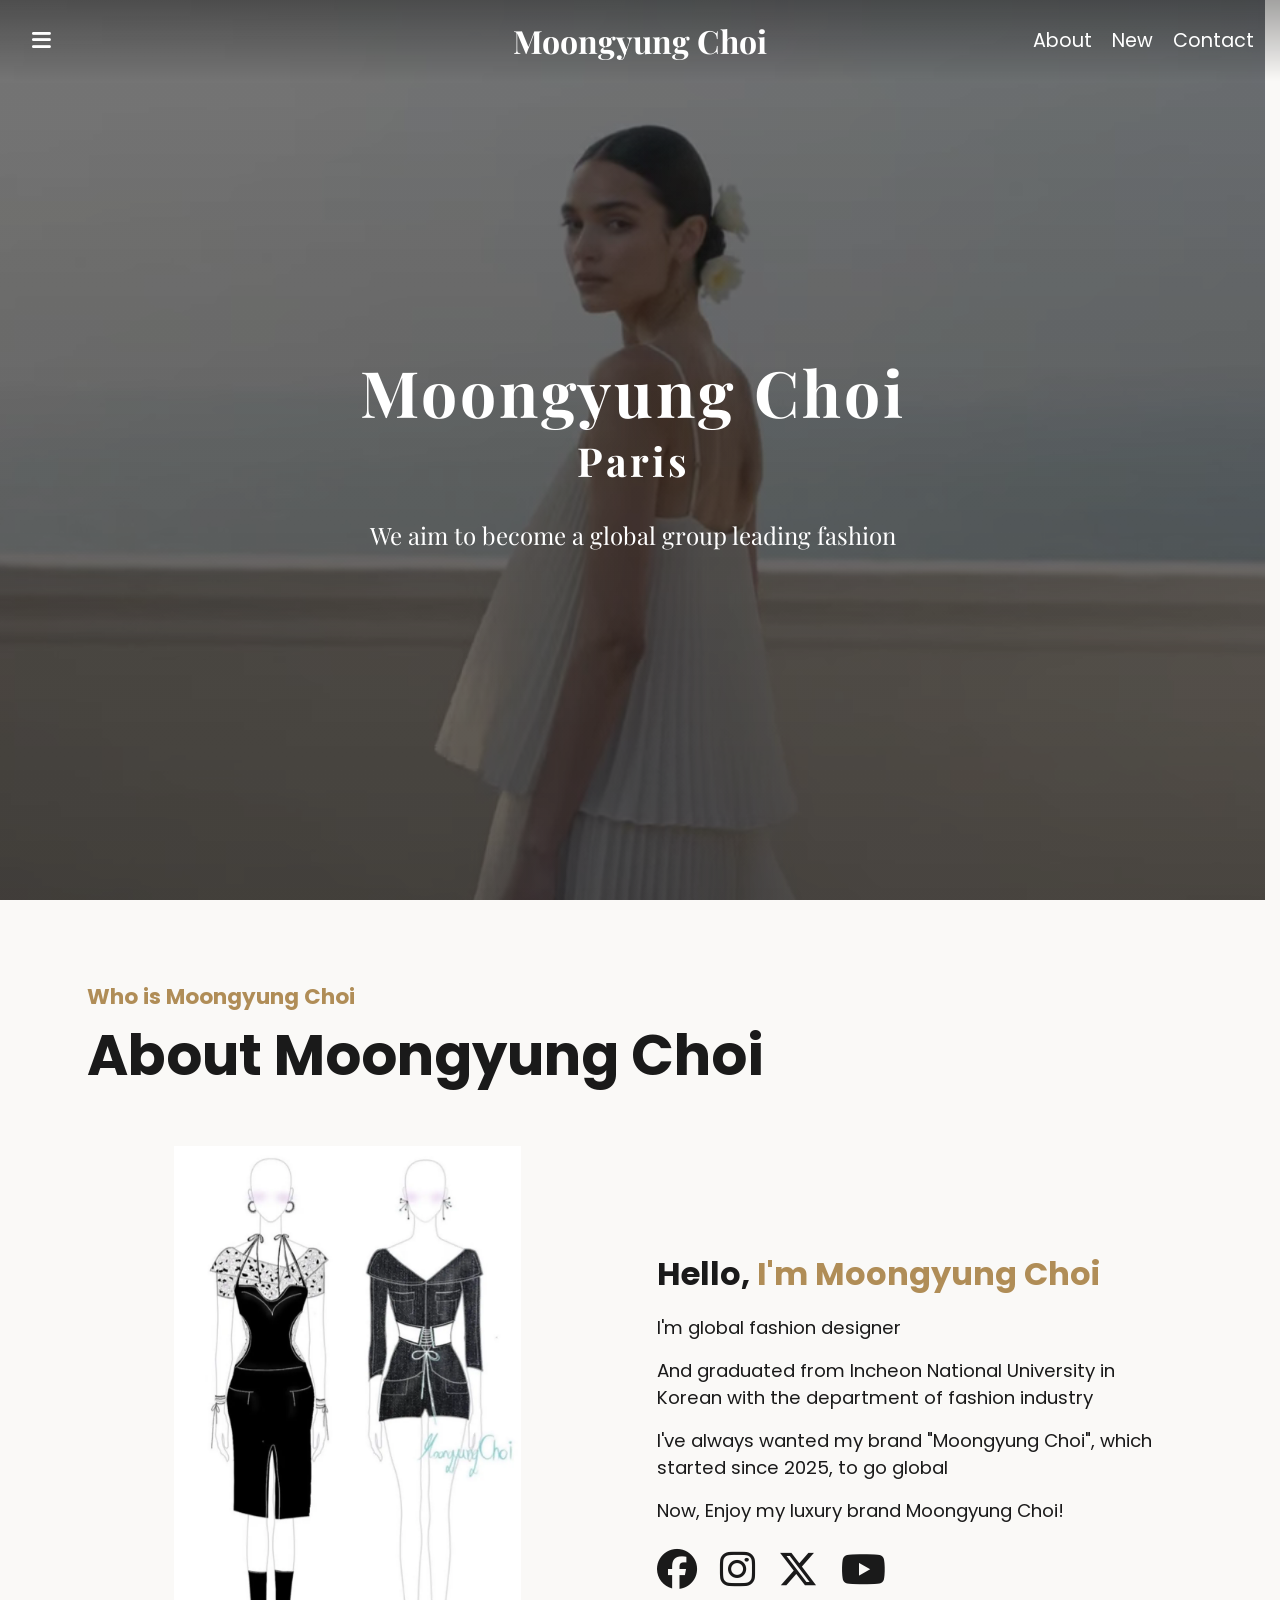
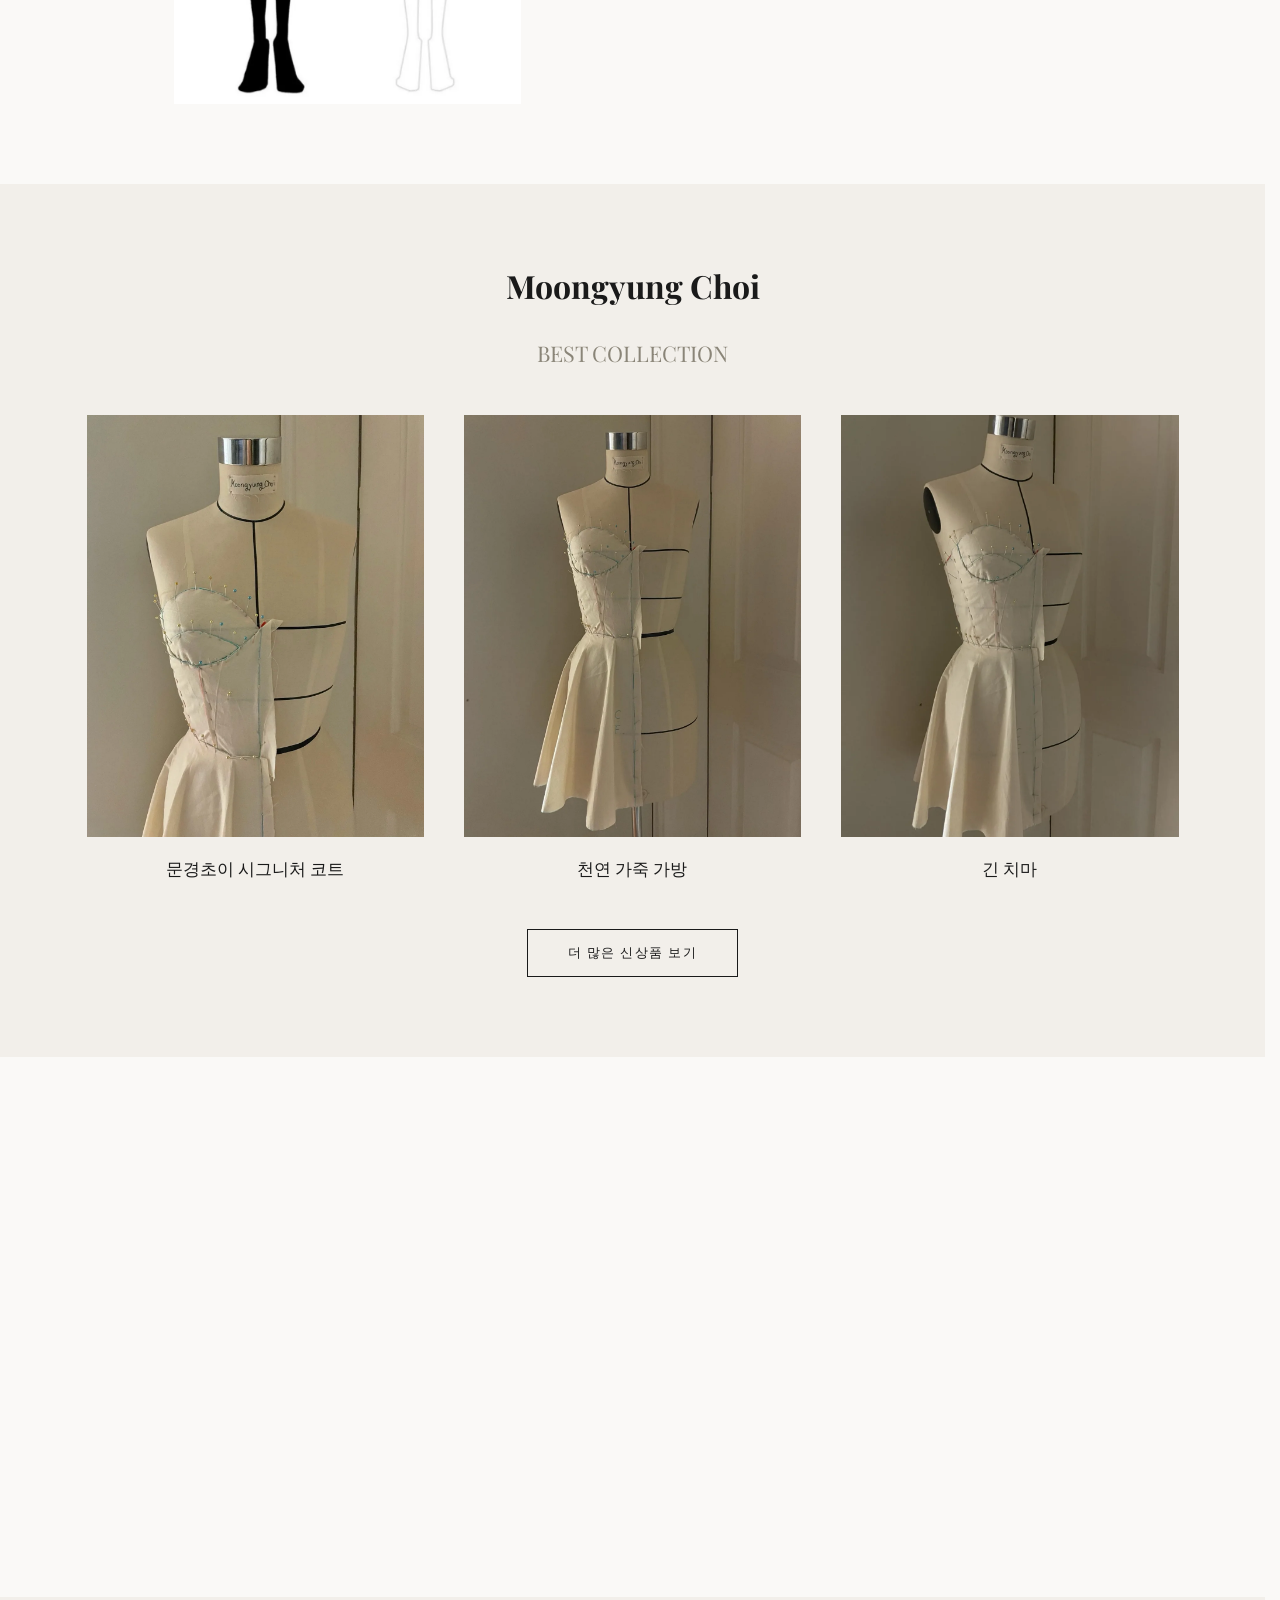
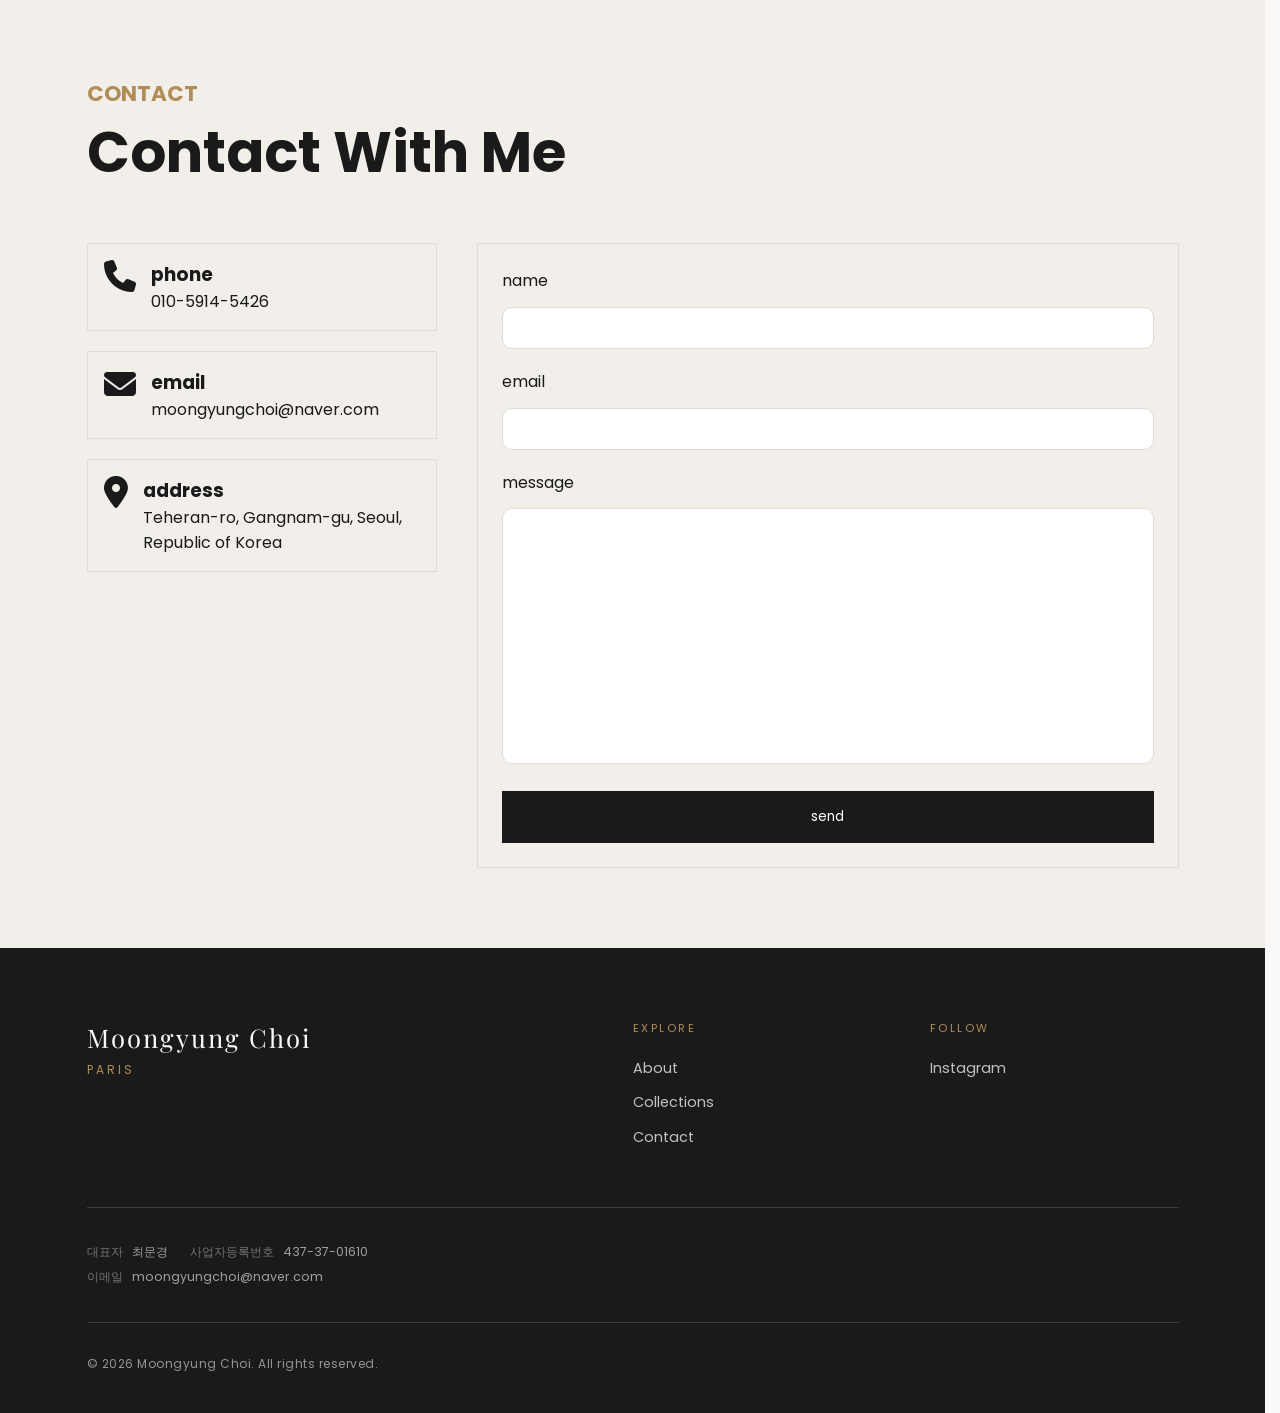
==== index.html @ cf1c7cca "feat : 푸터 추가, 인스타그램 계정 연결 - 브랜드·메뉴·소셜·저작권으로 구성한 푸터를 두 페이지에 추가 - 사업자 정보(대표자, 사업자등록번호, 이메일) 표시 - 상호·통신" ====
<!DOCTYPE html>
<html lang="en">
<head>
    <meta charset="UTF-8">
    <meta name="viewport" content="width=device-width, initial-scale=1.0">
    <title>Moongyung Choi — Paris</title>
    <meta name="description" content="디자이너 최문경이 2025년 시작한 럭셔리 패션 브랜드. Moongyung Choi의 컬렉션을 만나보세요.">
    <link rel="canonical" href="https://gilyoung7.github.io/moongyungChoi-web/">
    <meta name="theme-color" content="#1a1a1a">

    <!--브라우저 탭·즐겨찾기 아이콘-->
    <link rel="icon" href="images/favicon-32.png" sizes="32x32">
    <link rel="icon" href="images/favicon-512.png" sizes="512x512">
    <link rel="apple-touch-icon" href="images/apple-touch-icon.png">

    <!--카톡·인스타·슬랙 등에 링크를 보낼 때 뜨는 미리보기 카드.
        og:image는 반드시 전체 주소여야 합니다.-->
    <meta property="og:type" content="website">
    <meta property="og:site_name" content="Moongyung Choi">
    <meta property="og:title" content="Moongyung Choi — Paris">
    <meta property="og:description" content="디자이너 최문경이 2025년 시작한 럭셔리 패션 브랜드.">
    <meta property="og:url" content="https://gilyoung7.github.io/moongyungChoi-web/">
    <meta property="og:image" content="https://gilyoung7.github.io/moongyungChoi-web/images/og-image.jpg">
    <meta property="og:image:width" content="1200">
    <meta property="og:image:height" content="630">
    <meta name="twitter:card" content="summary_large_image">

    <link rel="stylesheet" href="https://cdnjs.cloudflare.com/ajax/libs/font-awesome/6.7.2/css/all.min.css" integrity="sha512-Evv84Mr4kqVGRNSgIGL/F/aIDqQb7xQ2vcrdIwxfjThSH8CSR7PBEakCr51Ck+w+/U6swU2Im1vVX0SVk9ABhg==" crossorigin="anonymous" referrerpolicy="no-referrer" />
    <link rel="stylesheet" href="style.css">
</head>
<body>
    <!--header-->
    <header>
        <div class="container">
            <button class="menu-toggle" type="button" aria-label="메뉴 열기" aria-expanded="false" aria-controls="drawer">
                <i class="fa-solid fa-bars"></i>
            </button>
            <h1>
                <button data-animation-scroll="true" data-target="#main" aria-label="맨 위로">Moongyung Choi</button>
            </h1>
            <nav>
                <ul>
                    <li><button data-animation-scroll="true" data-target="#about">About</button></li>
                    <li><button data-animation-scroll="true" data-target="#new">New</button></li>
                    <li><button data-animation-scroll="true" data-target="#contact">Contact</button></li>
                </ul>
            </nav>
        </div>
    </header>
    <!--side drawer-->
    <div class="drawer-backdrop"></div>
    <aside class="drawer" id="drawer" aria-label="전체 메뉴" inert>
        <div class="drawer-inner">
            <div class="drawer-top">
                <p class="drawer-brand">Moongyung Choi</p>
                <button class="drawer-close" type="button" aria-label="메뉴 닫기">
                    <i class="fa-solid fa-xmark"></i>
                </button>
            </div>

            <nav class="drawer-nav">
                <h2 class="drawer-heading">Collections</h2>
                <!--하위 항목은 마우스를 올리면(터치 기기는 눌러서) 펼쳐집니다.
                    실제 페이지가 생기면 href를 채우고 data-placeholder를 지우세요.-->
                <ul>
                    <li class="has-submenu">
                        <button type="button" class="submenu-trigger" aria-expanded="false">
                            Women <i class="fa-solid fa-angle-down"></i>
                        </button>
                        <ul class="submenu">
                            <li><a href="category.html?c=women">View All</a></li>
                            <li><a href="category.html?c=women&amp;sub=coats">Coats</a></li>
                            <li><a href="category.html?c=women&amp;sub=jackets">Jackets</a></li>
                            <li><a href="category.html?c=women&amp;sub=dresses">Dresses</a></li>
                            <li><a href="category.html?c=women&amp;sub=knitwear">Knitwear</a></li>
                            <li><a href="category.html?c=women&amp;sub=tops-blouses">Tops &amp; Blouses</a></li>
                            <li><a href="category.html?c=women&amp;sub=trousers">Trousers</a></li>
                            <li><a href="category.html?c=women&amp;sub=skirts">Skirts</a></li>
                        </ul>
                    </li>
                    <li class="has-submenu">
                        <button type="button" class="submenu-trigger" aria-expanded="false">
                            Men <i class="fa-solid fa-angle-down"></i>
                        </button>
                        <ul class="submenu">
                            <li><a href="category.html?c=men">View All</a></li>
                            <li><a href="category.html?c=men&amp;sub=coats">Coats</a></li>
                            <li><a href="category.html?c=men&amp;sub=jackets">Jackets</a></li>
                            <li><a href="category.html?c=men&amp;sub=suits">Suits</a></li>
                            <li><a href="category.html?c=men&amp;sub=knitwear">Knitwear</a></li>
                            <li><a href="category.html?c=men&amp;sub=shirts">Shirts</a></li>
                            <li><a href="category.html?c=men&amp;sub=trousers">Trousers</a></li>
                        </ul>
                    </li>
                    <li class="has-submenu">
                        <button type="button" class="submenu-trigger" aria-expanded="false">
                            Bags <i class="fa-solid fa-angle-down"></i>
                        </button>
                        <ul class="submenu">
                            <li><a href="category.html?c=bags">View All</a></li>
                            <li><a href="category.html?c=bags&amp;sub=tote-bags">Tote Bags</a></li>
                            <li><a href="category.html?c=bags&amp;sub=shoulder-bags">Shoulder Bags</a></li>
                            <li><a href="category.html?c=bags&amp;sub=cross-body">Cross Body</a></li>
                            <li><a href="category.html?c=bags&amp;sub=clutches">Clutches</a></li>
                            <li><a href="category.html?c=bags&amp;sub=small-leather-goods">Small Leather Goods</a></li>
                        </ul>
                    </li>
                    <li class="has-submenu">
                        <button type="button" class="submenu-trigger" aria-expanded="false">
                            Shoes <i class="fa-solid fa-angle-down"></i>
                        </button>
                        <ul class="submenu">
                            <li><a href="category.html?c=shoes">View All</a></li>
                            <li><a href="category.html?c=shoes&amp;sub=heels">Heels</a></li>
                            <li><a href="category.html?c=shoes&amp;sub=flats">Flats</a></li>
                            <li><a href="category.html?c=shoes&amp;sub=boots">Boots</a></li>
                            <li><a href="category.html?c=shoes&amp;sub=sneakers">Sneakers</a></li>
                        </ul>
                    </li>
                    <li class="has-submenu">
                        <button type="button" class="submenu-trigger" aria-expanded="false">
                            Accessories <i class="fa-solid fa-angle-down"></i>
                        </button>
                        <ul class="submenu">
                            <li><a href="category.html?c=accessories">View All</a></li>
                            <li><a href="category.html?c=accessories&amp;sub=scarves">Scarves</a></li>
                            <li><a href="category.html?c=accessories&amp;sub=belts">Belts</a></li>
                            <li><a href="category.html?c=accessories&amp;sub=jewellery">Jewellery</a></li>
                            <li><a href="category.html?c=accessories&amp;sub=eyewear">Eyewear</a></li>
                            <li><a href="category.html?c=accessories&amp;sub=hats">Hats</a></li>
                            <li><a href="category.html?c=accessories&amp;sub=gloves">Gloves</a></li>
                        </ul>
                    </li>
                    <li class="has-submenu">
                        <button type="button" class="submenu-trigger" aria-expanded="false">
                            Beauty <i class="fa-solid fa-angle-down"></i>
                        </button>
                        <ul class="submenu">
                            <li><a href="category.html?c=beauty">View All</a></li>
                            <li><a href="category.html?c=beauty&amp;sub=fragrance">Fragrance</a></li>
                            <li><a href="category.html?c=beauty&amp;sub=makeup">Makeup</a></li>
                            <li><a href="category.html?c=beauty&amp;sub=skincare">Skincare</a></li>
                            <li><a href="category.html?c=beauty&amp;sub=body-bath">Body &amp; Bath</a></li>
                            <li><a href="category.html?c=beauty&amp;sub=gift-sets">Gift Sets</a></li>
                        </ul>
                    </li>
                </ul>

                <h2 class="drawer-heading">Discover</h2>
                <ul>
                    <li><button data-animation-scroll="true" data-target="#about">About</button></li>
                    <li><button data-animation-scroll="true" data-target="#new">New Arrivals</button></li>
                    <li><a href="#" data-placeholder>Lookbook</a></li>
                    <li><a href="#" data-placeholder>Journal</a></li>
                    <li class="has-submenu">
                        <button type="button" class="submenu-trigger" aria-expanded="false">
                            Boutiques <i class="fa-solid fa-angle-down"></i>
                        </button>
                        <!--매장 목록은 예시입니다. 실제 매장에 맞게 고쳐 쓰세요.-->
                        <ul class="submenu">
                            <li><a href="#" data-placeholder>Seoul · Cheongdam</a></li>
                            <li><a href="#" data-placeholder>Seoul · Apgujeong</a></li>
                            <li><a href="#" data-placeholder>Seoul · Itaewon</a></li>
                            <li><a href="#" data-placeholder>Seoul · Hannam</a></li>
                            <li><a href="#" data-placeholder>Seoul · Seongsu</a></li>
                            <li><a href="#" data-placeholder>Incheon · Songdo</a></li>
                            <li><a href="#" data-placeholder>Busan · Haeundae</a></li>
                            <li><a href="#" data-placeholder>Daegu · Suseong</a></li>
                            <li><a href="#" data-placeholder>Jeju · Jungmun</a></li>
                        </ul>
                    </li>
                    <li><button data-animation-scroll="true" data-target="#contact">Contact</button></li>
                </ul>
            </nav>

            <div class="drawer-footer">
                <div class="drawer-lang">
                    <button type="button" class="is-active">KR</button>
                    <span>/</span>
                    <button type="button">EN</button>
                </div>
                <div class="drawer-social">
                    <a href="" aria-label="Facebook"><i class="fa-brands fa-facebook"></i></a>
                    <a href="https://www.instagram.com/moongyungchoi_fashion/" target="_blank" rel="noopener noreferrer" aria-label="Instagram"><i class="fa-brands fa-instagram"></i></a>
                    <a href="" aria-label="X"><i class="fa-brands fa-x-twitter"></i></a>
                    <a href="" aria-label="YouTube"><i class="fa-brands fa-youtube"></i></a>
                </div>
                <p class="drawer-contact">moongyungchoi@naver.com</p>
            </div>
        </div>
    </aside>
    <!--main-->
    <main id="main" class="hero">
        <!--배경 영상. videos/main.mp4 파일을 넣으면 재생됩니다.
            파일이 없거나 로딩 전이면 poster의 이미지가 대신 보입니다.
            autoplay는 muted와 playsinline이 함께 있어야 브라우저가 허용합니다.-->
        <video class="hero-video" autoplay muted loop playsinline poster="images/hero-poster.jpg">
            <source src="videos/main.webm" type="video/webm">
            <source src="videos/main.mp4" type="video/mp4">
        </video>
        <div class="container">
            <h2>Moongyung Choi</h2>
            <h3>Paris</h3>
            <p>We aim to become a global group leading fashion</p>
        </div>
    </main>
    <!--about-->
    <section id="about">
        <div class="container">
            <div class="title">
                <h4>Who is Moongyung Choi</h4>
                <h2>About Moongyung Choi</h2>
            </div>
            <div class="about-self">
                <div class="left">
                    <!--WebP를 지원하면 가벼운 쪽을, 아니면 원본을 받는다-->
                    <picture>
                        <source srcset="images/about.webp" type="image/webp">
                        <img src="images/about.png" alt="디자이너 최문경의 대표 착장" lang="ko" loading="lazy" width="898" height="1442">
                    </picture>
                </div>
                <div class="right">
                    <h3>Hello, <span>I'm Moongyung Choi</span></h3>
                    <p>I'm global fashion designer</p> 
                    <p>And graduated from Incheon National University in Korean with the department of fashion industry</p>
                    <p>I've always wanted my brand "Moongyung Choi", which started since 2025, to go global</p>
                    <p>Now, Enjoy my luxury brand Moongyung Choi!</p>
                    <div class="social">
                        <a href="">
                            <i class="fa-brands fa-facebook"></i>
                        </a>
                        <a href="https://www.instagram.com/moongyungchoi_fashion/" target="_blank" rel="noopener noreferrer" aria-label="Instagram">
                            <i class="fa-brands fa-instagram"></i>
                        </a>
                        <a href="">
                            <i class="fa-brands fa-x-twitter"></i>
                        </a>
                        <a href="">
                            <i class="fa-brands fa-youtube"></i>
                        </a>
                    </div>
                </div>
            </div>
        </div>
    </section>
    <!--new-->
    <section id="new">
        <div class="container">
            <div class="title">
                <h4>Moongyung Choi</h4>
                <h3>BEST COLLECTION</h3>
            </div>
            <div class="newproduct">
                <div class="left">
                    <picture>
                        <source srcset="images/new1.webp" type="image/webp">
                        <img src="images/new1.JPG" alt="문경초이 시그니처 코트" lang="ko" loading="lazy" width="1152" height="1440">
                    </picture>
                    <p lang="ko">문경초이 시그니처 코트</p>
                </div>
                <div class="center">
                    <picture>
                        <source srcset="images/new2.webp" type="image/webp">
                        <img src="images/new2.JPG" alt="천연 가죽 가방" lang="ko" loading="lazy" width="1152" height="1440">
                    </picture>
                    <p id="cen" lang="ko">천연 가죽 가방</p>
                </div>
                <div class="right">
                    <picture>
                        <source srcset="images/new3.webp" type="image/webp">
                        <img src="images/new3.JPG" alt="긴 치마" lang="ko" loading="lazy" width="1080" height="1440">
                    </picture>
                    <p lang="ko">긴 치마</p>
                </div>
            </div>
            <div class="bottom">
                <button type="button" lang="ko">더 많은 신상품 보기</button>
            </div>
        </div>
    </section>
    <!--background-->
    <div class="bg"></div>
    <!--contactwithme-->
    <section id="contact">
        <div class="container">
            <div class="title">
                <h4>CONTACT</h4>
                <h2>Contact With Me</h2>
            </div>
            <div class="contact-me">
                <div class="left">
                    <div class="card">
                        <div class="icon">
                            <i class="fa-solid fa-phone"></i>    
                        </div>
                        <div class="info-text">
                            <h3>phone</h3>
                            <p>010-5914-5426</p>
                        </div>
                    </div>
                    <div class="card">
                        <div class="icon">
                            <i class="fa-solid fa-envelope"></i>  
                        </div>
                        <div class="info-text">
                            <h3>email</h3>
                            <p><a href="mailto:moongyungchoi@naver.com">moongyungchoi@naver.com</a></p>
                        </div>
                    </div>
                    <div class="card">
                        <div class="icon">
                            <i class="fa-solid fa-location-dot"></i>    
                        </div>
                        <div class="info-text">
                            <h3>address</h3>
                            <p>Teheran-ro, Gangnam-gu, Seoul, Republic of Korea</p>
                        </div>
                    </div>
                </div>
                <div class="right">
                    <!--아직 받는 곳이 없어 전송해도 메일이 오지 않습니다.
                        Formspree(formspree.io) 같은 무료 서비스에 가입한 뒤
                        action="https://formspree.io/f/받은주소" method="post" 로 바꾸면 동작합니다.-->
                    <form action="" method="post">
                        <div class="form-group">
                            <label for="name">name</label>
                            <input type="text" id="name" name="name" autocomplete="name" required>
                        </div>
                        <div class="form-group">
                            <label for="email">email</label>
                            <input type="email" id="email" name="email" autocomplete="email" required>
                        </div>
                        <div class="form-group">
                            <label for="msg">message</label>
                            <textarea id="msg" name="message" required></textarea>
                        </div>
                        <button type="submit">send</button>
                    </form>
                </div>
            </div>
        </div>
    </section>
    <!--footer-->
    <footer class="site-footer">
        <div class="container">
            <div class="footer-main">
                <div class="footer-brand">
                    <p class="footer-wordmark">Moongyung Choi</p>
                    <p class="footer-place">Paris</p>
                </div>
                <nav class="footer-col">
                    <h3>Explore</h3>
                    <ul>
                        <li><a href="index.html#about">About</a></li>
                        <li><a href="category.html?c=women">Collections</a></li>
                        <li><a href="index.html#contact">Contact</a></li>
                    </ul>
                </nav>
                <div class="footer-col">
                    <h3>Follow</h3>
                    <ul>
                        <li><a href="https://www.instagram.com/moongyungchoi_fashion/" target="_blank" rel="noopener noreferrer">Instagram</a></li>
                    </ul>
                </div>
            </div>

            <div class="footer-biz">
                <p><span>대표자</span> 최문경 <span>사업자등록번호</span> 437-37-01610</p>
                <p><span>이메일</span> moongyungchoi@naver.com</p>
                <!--판매를 시작하면 아래 항목도 채워 넣으세요.
                    통신판매업 신고번호는 관할 구청에 신고하면 발급됩니다.

                <p><span>상호</span> 000 <span>통신판매업 신고번호</span> 000</p>
                <p><span>사업장 주소</span> 000</p>
                <p><span>전화</span> 000</p>
                -->
            </div>

            <div class="footer-bottom">
                <p class="footer-copy">&copy; 2026 Moongyung Choi. All rights reserved.</p>

                <!--정책 페이지를 만들면 주석을 풀고 href를 채우세요.
                    문의 폼으로 이름·이메일을 실제로 수집하기 시작하면
                    개인정보처리방침 공개가 필요합니다.

                <ul class="footer-policy">
                    <li><a href="privacy.html">개인정보처리방침</a></li>
                    <li><a href="terms.html">이용약관</a></li>
                </ul>
                -->
            </div>
        </div>
    </footer>
    <!--menu.js를 scroll.js보다 먼저 불러와야 합니다.
        드로어 메뉴를 클릭하면 menu.js가 먼저 실행돼 스크롤 잠금을 풀고,
        그 다음 scroll.js가 해당 위치로 이동합니다. 순서가 바뀌면 스크롤이 막힙니다.-->
    <script src="menu.js"></script>
    <script src="scroll.js"></script>
</body>
</html>
---- style.css ----
@import url('https://fonts.googleapis.com/css2?family=Playfair+Display:ital,wght@0,400..900;1,400..900&family=Poppins:wght@400;700&family=Varela&display=swap');
:root{
    --color-bg: #faf9f7;      /* 오프화이트 배경 */
    --color-bg-alt: #f2efea;  /* 섹션 교차 배경 */
    --color-text: #1a1a1a;    /* 차콜 블랙 */
    --color-muted: #8a8578;   /* 웜 그레이 */
    --color-accent: #b08d57;  /* 뮤트 골드 */
    --color-line: #e0dcd4;    /* 테두리 */
}
/* 스크롤바가 생겼다 없어질 때마다 화면 폭이 바뀌어,
   헤더 정중앙에 고정한 브랜드명이 좌우로 튀었다.
   (상품이 그려져 스크롤바가 생길 때, 드로어를 열어 스크롤을 잠글 때)
   스크롤바 자리를 항상 비워두면 폭이 변하지 않는다. */
html{
    scrollbar-gutter: stable;
}
*{
    margin: 0;
    padding: 0;
    box-sizing: border-box;
}
body{
    background-color: var(--color-bg);
    color: var(--color-text);
    font-family: "Poppins", sans-serif;
}
/* button·input·textarea는 브라우저가 글꼴을 강제로 지정해서 상속하지 않는다.
   그대로 두면 같은 글자라도 태그에 따라 다른 서체로 보인다. */
button,
input,
textarea,
select{
    font-family: inherit;
}
a, a:link, a:visited{
    color: inherit;
    text-decoration: none;
}
li{
    list-style: none;
}
.container{
    width: 100%;
    max-width: 1140px;
    margin: 0 auto;
    padding: 0 1.5rem; /* 화면이 좁아져도 좌우가 붙지 않도록 */
}
/* 이전에는 section:nth-child(2n)을 썼는데, body의 자식 순서에 의존해서
   헤더나 드로어를 추가하면 결과가 바뀌었다. 명시적으로 지정한다. */
#new,
#contact{
    background-color: var(--color-bg-alt);
}
/* header */
/* 헤더는 히어로 영상 위에서 투명하게 떠 있다가,
   스크롤하면 흰 배경으로 바뀐다 (is-scrolled는 scroll.js가 붙인다). */
header{
    position: fixed;
    top: 0;
    color: #fff;
    width: 100%;
    z-index: 1000;
    background-color: transparent;
    transition: background-color 0.35s ease, color 0.35s ease, box-shadow 0.35s ease,
                backdrop-filter 0.35s ease;
}
/* 투명할 때 영상의 밝은 부분에서도 글씨가 읽히도록 위쪽에 옅은 그늘을 깐다 */
header::before{
    content: '';
    position: absolute;
    inset: 0;
    z-index: -1;
    pointer-events: none;
    background: linear-gradient(rgba(0, 0, 0, 0.35), rgba(0, 0, 0, 0));
    transition: opacity 0.35s ease;
}
header.is-scrolled{
    color: var(--color-text);
    /* 완전히 흰 판이 아니라 뒤가 은은히 비치는 반투명 + 블러 */
    background-color: rgba(255, 255, 255, 0.7);
    backdrop-filter: blur(12px);
    -webkit-backdrop-filter: blur(12px);
    box-shadow: 0 1px 0 var(--color-line);
}
header.is-scrolled::before{
    opacity: 0;
}
/* 블러를 지원하지 않는 브라우저에서는 비치는 정도를 줄여 가독성을 지킨다 */
@supports not (backdrop-filter: blur(1px)){
    header.is-scrolled{
        background-color: rgba(255, 255, 255, 0.95);
    }
}
header .container{
    display: flex;
    width: 100%;
    max-width: none; /* 헤더만 화면 전체 폭 사용 */
    padding: 0;
    align-items: center;
    justify-content: space-between;
}
header button{
    background-color: transparent;
    border: 0;
    cursor: pointer;
    /* button은 브라우저 기본 글자색(검정)을 쓰므로 상속을 명시해야
       헤더가 투명일 때 흰색, 스크롤 후 검은색으로 함께 바뀐다. */
    color: inherit;
}
/* 페이지에 따라 브랜드명이 <button>이거나 <a>다.
   (메인은 스크롤 이동 버튼, 하위 페이지는 메인으로 가는 링크)
   한쪽만 잡으면 다른 페이지에서 중앙 고정이 풀린다. */
header h1 button,
header h1 a{
    display: inline-block;
    /* 태그가 달라도 같게 보이도록 서체를 못박아 둔다 */
    font-family: "Playfair Display", serif;
    font-size: 2rem;
    font-weight: bold;
    position: absolute;
    /* 양옆(햄버거·nav) 너비와 상관없이 헤더의 정중앙에 고정 */
    top: 50%;
    left: 50%;
    transform: translate(-50%, -50%);
    padding: 18.75px;
    white-space: nowrap;
}
.menu-toggle{
    margin-left: 1.5rem; /* 오른쪽 nav 여백(약 26px)과 좌우 균형 맞춤 */
    font-size: 1.35rem;
    line-height: 1;
    padding: 0.5rem;
    color: inherit;
    transition: color 0.2s ease;
}
.menu-toggle:hover{
    color: var(--color-accent);
}
header nav ul{
    display: flex;
    padding: 1rem;
}
header nav ul li{
    padding: 10px;
}
header nav ul li button,
header nav ul li a{
    font-size: 1.2rem;
    color: inherit;
    transition: color 0.2s ease;
}
header nav ul li button:hover,
header nav ul li a:hover{
    color: var(--color-accent);
}
/* main */
.hero{
    position: relative;
    overflow: hidden;
    width: 100%;
    /* 모바일 브라우저의 100vh는 주소창까지 포함해 화면보다 크다.
       svh를 지원하면 그쪽을 쓰고, 아니면 위의 100vh가 그대로 적용된다. */
    height: 100vh;
    height: 100svh;
    color: #fff;
    /* 영상이 없을 때를 대비한 배경. 영상이 재생되면 그 뒤로 가려진다. */
    background: url('images/hero-poster.jpg') center center / cover;
    display: flex;
    justify-content: center;
    align-items: center;
    text-align: center;
}
.hero-video{
    position: absolute;
    inset: 0;
    width: 100%;
    height: 100%;
    object-fit: cover; /* 화면 비율이 달라도 잘라서 꽉 채운다 */
    z-index: 0;
}
/* 어두운 오버레이. 예전에는 background에 겹쳐 넣었지만
   영상 위에 깔아야 해서 별도 레이어로 분리했다. */
.hero::after{
    content: '';
    position: absolute;
    inset: 0;
    z-index: 1;
    background: linear-gradient(rgba(26, 26, 26, 0.45), rgba(26, 26, 26, 0.6));
}
.hero .container{
    position: relative;
    z-index: 2; /* 오버레이보다 위에 글자가 오도록 */
}
/* 움직임을 줄이도록 설정한 사용자에게는 영상 대신 사진을 보여준다 */
@media (prefers-reduced-motion: reduce){
    .hero-video{
        display: none;
    }
}
.hero h2 {
    font-family: "Playfair Display", serif;
    font-size: 4rem;
    letter-spacing: 3px;
}
.hero h3{
    font-family: "Playfair Display", serif;
    font-size: 2.5rem;
    letter-spacing: 3px;
    margin-bottom: 2rem;
}
.hero p{
    font-family: "Playfair Display", serif;
    font-size: 1.5rem;
}
/* about */
section{
    font-family: "Poppins", serif;
    padding: 5rem 0;
}
section .about-self{
    display: grid;
    grid-template-columns: 1fr 1fr;
    gap: 3rem;
    align-items: center;
}
section .title{
    margin-bottom: 3rem;
}
section .title h4{
    font-size: 1.35rem;
    color: var(--color-accent);
    position: relative;
}
section .title h2{
    font-size: 3.5rem;
}
section .about-self .left img{
    display: block;
    /* 화면 높이의 62%를 넘지 않게 해서 About 섹션이 한 화면에 들어오도록 한다.
       가로 제한도 함께 둬서 폭이 넓고 높이가 낮은 화면에서 과하게 커지지 않게 한다.
       (height:auto는 HTML의 height 속성이 그대로 적용되는 것을 막는 용도) */
    width: auto;
    height: auto;
    max-width: 75%;
    max-height: 62vh;
    margin: 0 auto;
}
section .about-self .right h3{
    font-size: 2rem;
    margin-bottom: 1rem;
}
section .about-self .right h3 span{
    color: var(--color-accent);
}
section .about-self .right p{
    font-size: 1.15rem;
    margin: 1rem 0;
}
section .about-self .right .social a{
    font-size: 2.5rem;
    margin-right: 0.75rem;
    transition: color 0.2s ease;
}
section .about-self .right .social a:hover{
    color: var(--color-accent);
}
section .contact-me .left .card{
    transition: border-color 0.25s ease;
}
section .contact-me .left .card:hover{
    border-color: var(--color-accent);
}
section .newproduct img{
    transition: opacity 0.3s ease;
}
section .newproduct img:hover{
    opacity: 0.85;
}
/* new */
#new{
    font-family: "Playfair Display", serif;
    padding: 5rem 0;
}
/* auto-fit이라 화면이 좁아지면 3열 → 2열 → 1열로 알아서 줄어든다 */
section .newproduct{
    display: grid;
    grid-template-columns: repeat(auto-fit, minmax(220px, 1fr));
    gap: 2.5rem;
}
#new .title{
    margin-bottom: 3rem;
}
#new .title h4{
    font-size: 2rem;
    color: var(--color-text);
    text-align: center;
}
#new .title h3{
    font-size: 1.35rem;
    color: var(--color-muted);
    text-align: center;
    font-weight: 300;
    margin-top: 2rem;
}
section .newproduct p {
    text-align: center;
    font-size: 1.05rem;
}
/* 세 이미지의 원본 비율이 달라 높이가 들쭉날쭉했다.
   new1·new2가 4:5, new3만 3:4이므로 4:5로 맞춰야 잘리는 사진이 하나로 줄어든다. */
section .newproduct img{
    display: block;
    width: 100%;
    /* height를 auto로 둬야 aspect-ratio가 높이를 결정한다.
       (HTML의 height 속성이 그대로 적용되면 4:5가 무시된다) */
    height: auto;
    aspect-ratio: 4 / 5;
    object-fit: cover;
    margin-bottom: 1.25rem;
}
section .container .bottom {
    display: flex;
    justify-content: center; /* 버튼을 가운데 정렬 */
}
section .container .bottom button{
    margin: 3rem auto 0;
    padding: 0.9rem 2.5rem;
    background-color: transparent;
    border: 1px solid var(--color-text);
    cursor: pointer;
    font-family: "Poppins", sans-serif;
    font-size: 0.8rem;
    letter-spacing: 1.5px;
    color: var(--color-text);
    transition: background-color 0.25s ease, color 0.25s ease, border-color 0.25s ease;
}
section .container .bottom button:hover{
    background-color: var(--color-text);
    border-color: var(--color-text);
    color: #fff;
}

/* background */
.bg{
    /* 아래 image-set을 이해하는 브라우저는 WebP(58KB)를,
       못 하는 브라우저는 위의 JPG(147KB)를 받는다 */
    background: url('images/background.JPG') center center;
    background-image: image-set(url('images/background.webp') type('image/webp'),
                                url('images/background.JPG') type('image/jpeg'));
    background-position: center center;
    background-size: cover;
    background-attachment: fixed;
    /* 650px 고정이면 휴대폰에서 화면의 80%를 빈 이미지가 차지했다.
       화면 높이에 따라 줄어들되 데스크톱에서는 650px을 넘지 않도록 한다. */
    height: min(650px, 60vh);
}
/* background-attachment: fixed는 iOS 사파리에서 동작하지 않아
   이미지가 어긋나 보인다. 터치 기기에서는 패럴랙스를 끈다. */
@media (hover: none){
    .bg{
        background-attachment: scroll;
    }
}
/* contact with me */
section{
    font-family: "Poppins", serif;
    padding: 5rem 0;
}
section .contact-me{
    display: grid;
    grid-template-columns: 1fr 2fr;
    gap: 2.5rem;
    align-items: start;
}
section .title{
    margin-bottom: 3rem;
}
section .title h4{
    font-size: 1.35rem;
    color: var(--color-accent);
    position: relative;
}
section .title h2{
    font-size: 3.5rem;
}
section .contact-me .left .card{
    border: 1px solid var(--color-line);
    padding: 1rem;
    display: flex;
    margin-bottom: 1.25rem;
}
section .contact-me .left .card .icon i{
    font-size: 2rem;
    margin-right: 15px;
}
section .contact-me .right{
    border: 1px solid var(--color-line);
    padding: 1.5rem;
}
section .contact-me .right .form-group{
    margin-bottom: 1.25rem;
}
section .contact-me .right .form-group label{
    display: block;
    margin-bottom: 0.85rem;
}
section .contact-me .right .form-group input{
    width: 100%;
    padding: 0.625rem;
    outline: none;
    border: 1px solid var(--color-line);
    border-radius: 10px;
}
section .contact-me .right .form-group textarea{
    width: 100%;
    /* px 고정이면 모바일에서 과하게 길었다.
       rem이라 좁은 화면에서 글자 크기와 함께 줄어든다. */
    height: 16rem;
    outline: none;
    resize: none;
    border: 1px solid var(--color-line);
    border-radius: 10px;
}
section .contact-me .right .form-group input:focus,
section .contact-me .right .form-group textarea:focus{
    border: 1px solid var(--color-accent);
    box-shadow: 0 0 0 3px rgba(176, 141, 87, 0.18);
}
section .contact-me .right button{
    width: 100%;
    padding: 1rem;
    background-color: var(--color-text);
    border: none;
    color: #fff;
    cursor: pointer;
    transition: background-color 0.25s ease;
}
section .contact-me .right button:hover{
    background-color: var(--color-accent);
}
/* .container가 width:100% + max-width라서 폭을 지정하던 미디어쿼리는 없앴다.
   이제 글자 크기와 레이아웃 열 수만 조절한다. */
@media screen and (max-width: 992px){
    html{
        font-size: 14px;
    }
    section .about-self{
        grid-template-columns: 1fr;
        gap: 2rem;
    }
    section .contact-me{
        grid-template-columns: 1fr;
    }
}
@media screen and (max-width: 768px){
    html{
        font-size: 13px;
    }
    /* 좁은 화면에서는 nav를 숨기고 햄버거(드로어)로 대체.
       nav가 헤더 높이를 만들고 있었으므로 min-height로 높이를 유지한다. */
    header nav{
        display: none;
    }
    header .container{
        min-height: 4rem;
    }
    header h1 button,
    header h1 a{
        font-size: 1.6rem;
        padding: 0.75rem;
    }
}
@media screen and (max-width: 576px){
    html{
        font-size: 12px;
    }
    .hero h2{
        font-size: 3rem;
    }
    .hero h3{
        font-size: 2rem;
    }
    section .title h2{
        font-size: 2.5rem;
    }
}
@media screen and (max-width: 400px){
    html{
        font-size: 11px;
    }
}

/* ===== side drawer ===== */
.drawer-backdrop{
    position: fixed;
    inset: 0;
    z-index: 1500;
    background-color: rgba(26, 26, 26, 0.45);
    opacity: 0;
    visibility: hidden;
    transition: opacity 0.4s ease, visibility 0.4s ease;
}
.drawer-backdrop.is-open{
    opacity: 1;
    visibility: visible;
}
.drawer{
    position: fixed;
    top: 0;
    left: 0;
    z-index: 2000;
    width: min(420px, 86vw);
    height: 100%;
    overflow-y: auto;
    background-color: var(--color-bg);
    border-right: 1px solid var(--color-line);
    transform: translateX(-100%);
    transition: transform 0.45s cubic-bezier(0.22, 0.61, 0.36, 1);
}
.drawer.is-open{
    transform: translateX(0);
}
.drawer-inner{
    display: flex;
    flex-direction: column;
    min-height: 100%;
    padding: 2rem 2.5rem 2.5rem;
}
.drawer-top{
    display: flex;
    align-items: center;
    justify-content: space-between;
    margin-bottom: 3rem;
}
.drawer-brand{
    font-family: "Playfair Display", serif;
    font-size: 1.4rem;
    letter-spacing: 2px;
}
.drawer-close{
    background-color: transparent;
    border: 0;
    cursor: pointer;
    font-size: 1.5rem;
    line-height: 1;
    padding: 0.25rem;
    color: inherit;
    transition: color 0.2s ease;
}
.drawer-close:hover{
    color: var(--color-accent);
}
.drawer-nav{
    flex-grow: 1;
}
.drawer-heading{
    font-family: "Poppins", sans-serif;
    font-size: 0.7rem;
    font-weight: 400;
    letter-spacing: 2.5px;
    text-transform: uppercase;
    color: var(--color-accent);
    margin-bottom: 1.1rem;
}
.drawer-heading + ul{
    margin-bottom: 2.75rem;
}
.drawer-nav li{
    margin-bottom: 0.15rem;
}
.drawer-nav a,
.drawer-nav button{
    display: block;
    width: 100%;
    text-align: left;
    background-color: transparent;
    border: 0;
    cursor: pointer;
    font-family: "Playfair Display", serif;
    font-size: 1.5rem;
    color: inherit;
    padding: 0.35rem 0;
    transition: color 0.2s ease, padding-left 0.25s ease;
}
.drawer-nav a:hover,
.drawer-nav button:hover{
    color: var(--color-accent);
    padding-left: 0.6rem;
}
.drawer-footer{
    border-top: 1px solid var(--color-line);
    padding-top: 1.75rem;
    margin-top: 2rem;
}
.drawer-lang{
    display: flex;
    align-items: center;
    gap: 0.5rem;
    font-size: 0.8rem;
    letter-spacing: 1px;
    margin-bottom: 1.5rem;
}
.drawer-lang span{
    color: var(--color-line);
}
.drawer-lang button{
    background-color: transparent;
    border: 0;
    cursor: pointer;
    font-size: 0.8rem;
    letter-spacing: 1px;
    color: var(--color-muted);
    padding: 0;
    transition: color 0.2s ease;
}
.drawer-lang button:hover{
    color: var(--color-text);
}
.drawer-lang button.is-active{
    color: var(--color-text);
    border-bottom: 1px solid var(--color-accent);
}
.drawer-social{
    display: flex;
    gap: 1.15rem;
    font-size: 1.15rem;
    margin-bottom: 1.25rem;
}
.drawer-social a{
    transition: color 0.2s ease;
}
.drawer-social a:hover{
    color: var(--color-accent);
}
.drawer-contact{
    font-size: 0.8rem;
    color: var(--color-muted);
    letter-spacing: 0.5px;
}
body.menu-open{
    overflow: hidden;
}
@media screen and (max-width: 576px){
    .drawer-inner{
        padding: 1.5rem 1.75rem 2rem;
    }
    .drawer-top{
        margin-bottom: 2rem;
    }
    .drawer-nav a,
    .drawer-nav button{
        font-size: 1.35rem;
    }
}

/* ----- 드로어 하위 메뉴 ----- */
.drawer-nav .submenu-trigger{
    display: flex;
    align-items: center;
    justify-content: space-between;
    gap: 0.75rem;
}
.drawer-nav .submenu-trigger i{
    font-size: 0.75rem;
    color: var(--color-muted);
    transition: transform 0.3s ease, color 0.2s ease;
}
.drawer-nav .submenu{
    max-height: 0;
    overflow: hidden;
    /* 닫혀 있을 때 Tab으로 들어가지 않도록 visibility까지 끈다.
       visibility는 펼침 애니메이션이 끝난 뒤에 바뀌도록 지연을 준다. */
    visibility: hidden;
    transition: max-height 0.35s ease 0.12s, visibility 0s linear 0.47s;
}
.drawer-nav .submenu li{
    margin-bottom: 0;
}
.drawer-nav .submenu a{
    font-family: "Poppins", sans-serif;
    font-size: 0.9rem;
    letter-spacing: 0.3px;
    color: var(--color-muted);
    padding: 0.32rem 0 0.32rem 1.1rem;
    border-left: 1px solid var(--color-line);
    margin-left: 0.15rem;
}
.drawer-nav .submenu a:hover{
    color: var(--color-accent);
    border-left-color: var(--color-accent);
    padding-left: 1.4rem;
}
.drawer-nav .submenu li:first-child a{
    padding-top: 0.6rem;
}
.drawer-nav .submenu li:last-child a{
    padding-bottom: 1.1rem;
}
/* 펼쳐진 상태.
   예전에는 :hover로 열었는데, 그러면 마우스가 올라가 있는 동안 hover가 이겨서
   화살표를 눌러도 닫히지 않았다. 그래서 여는 판단은 전부 menu.js가 하고
   CSS는 is-open 클래스만 보고 그린다. */
.has-submenu.is-open > .submenu{
    max-height: 30rem;
    visibility: visible;
    transition: max-height 0.35s ease 0.12s, visibility 0s;
}
.has-submenu.is-open > .submenu-trigger i{
    transform: rotate(180deg);
    color: var(--color-accent);
}

/* ===== 카테고리 페이지 ===== */
/* 다른 페이지에서 index.html#about 으로 넘어올 때
   고정 헤더에 제목이 가려지지 않도록 한다 */
section{
    scroll-margin-top: 5rem;
}
.category-page{
    /* 고정 헤더 높이만큼 띄운다 */
    padding: 9rem 0 6rem;
    font-family: "Poppins", sans-serif;
}
.crumb{
    display: flex;
    gap: 0.5rem;
    font-size: 0.8rem;
    letter-spacing: 0.5px;
    color: var(--color-muted);
    margin-bottom: 2.5rem;
}
.crumb a{
    transition: color 0.2s ease;
}
.crumb a:hover{
    color: var(--color-accent);
}
.category-head{
    margin-bottom: 2.5rem;
}
.category-head h4{
    font-size: 0.75rem;
    font-weight: 400;
    letter-spacing: 2.5px;
    text-transform: uppercase;
    color: var(--color-accent);
    margin-bottom: 0.9rem;
}
.category-head h2{
    font-family: "Playfair Display", serif;
    font-size: 3.5rem;
    letter-spacing: 1px;
    margin-bottom: 0.75rem;
}
.category-head p{
    font-size: 1.05rem;
    color: var(--color-muted);
}
/* 하위 분류 버튼 */
.filters{
    display: flex;
    flex-wrap: wrap;
    gap: 0.6rem;
    padding-bottom: 2.5rem;
    margin-bottom: 3rem;
    border-bottom: 1px solid var(--color-line);
}
.filters button{
    padding: 0.55rem 1.2rem;
    background-color: transparent;
    border: 1px solid var(--color-line);
    border-radius: 999px;
    cursor: pointer;
    font-family: inherit;
    font-size: 0.8rem;
    letter-spacing: 0.5px;
    color: var(--color-muted);
    transition: color 0.2s ease, border-color 0.2s ease, background-color 0.2s ease;
}
.filters button:hover{
    color: var(--color-text);
    border-color: var(--color-accent);
}
.filters button.is-active{
    background-color: var(--color-text);
    border-color: var(--color-text);
    color: #fff;
}
/* 상품 격자 */
.product-grid{
    display: grid;
    grid-template-columns: repeat(auto-fill, minmax(230px, 1fr));
    gap: 2.5rem 2rem;
}
.product-card{
    display: block;
    cursor: pointer;
}
.product-thumb{
    position: relative;
    display: flex;
    align-items: center;
    justify-content: center;
    aspect-ratio: 4 / 5;
    margin-bottom: 1rem;
    overflow: hidden;
    background: linear-gradient(160deg, #f4f1ec, #e6e0d6);
    transition: filter 0.3s ease;
}
.product-thumb img{
    width: 100%;
    height: 100%;
    object-fit: cover;
}
/* 사진이 없는 자리표시 카드에 들어가는 큰 이니셜 */
.product-mark{
    font-family: "Playfair Display", serif;
    font-size: 4rem;
    color: var(--color-muted);
    opacity: 0.45;
    user-select: none;
}
.product-card:hover .product-thumb{
    filter: brightness(0.96);
}
.product-card h3{
    font-family: "Playfair Display", serif;
    font-size: 1.05rem;
    font-weight: 400;
    letter-spacing: 0.3px;
    margin-bottom: 0.35rem;
    transition: color 0.2s ease;
}
.product-card:hover h3{
    color: var(--color-accent);
}
.product-card p{
    font-size: 0.75rem;
    letter-spacing: 1px;
    text-transform: uppercase;
    color: var(--color-muted);
}
.grid-empty{
    padding: 3rem 0;
    text-align: center;
    color: var(--color-muted);
}
.grid-note{
    margin-top: 4rem;
    padding-top: 2rem;
    border-top: 1px solid var(--color-line);
    font-size: 0.8rem;
    color: var(--color-muted);
}
@media screen and (max-width: 768px){
    .category-page{
        padding: 7rem 0 4rem;
    }
    .category-head h2{
        font-size: 2.5rem;
    }
    .product-grid{
        grid-template-columns: repeat(auto-fill, minmax(150px, 1fr));
        gap: 2rem 1.25rem;
    }
    .product-mark{
        font-size: 3rem;
    }
}

/* ===== 푸터 ===== */
.site-footer{
    background-color: var(--color-text);
    color: var(--color-bg);
    font-family: "Poppins", sans-serif;
    padding: 4.5rem 0 2.5rem;
}
.footer-main{
    display: grid;
    grid-template-columns: 2fr 1fr 1fr;
    gap: 3rem;
    padding-bottom: 3rem;
    /* 어두운 배경 위라 테두리도 옅게 */
    border-bottom: 1px solid rgba(250, 249, 247, 0.15);
}
.footer-wordmark{
    font-family: "Playfair Display", serif;
    font-size: 1.6rem;
    letter-spacing: 2px;
    margin-bottom: 0.4rem;
}
.footer-place{
    font-size: 0.75rem;
    letter-spacing: 3px;
    text-transform: uppercase;
    color: var(--color-accent);
}
.footer-col h3{
    font-size: 0.7rem;
    font-weight: 400;
    letter-spacing: 2.5px;
    text-transform: uppercase;
    color: var(--color-accent);
    margin-bottom: 1.1rem;
}
.footer-col li{
    margin-bottom: 0.6rem;
}
.footer-col a{
    font-size: 0.9rem;
    /* 흰색을 살짝 낮춰 브랜드명보다 뒤로 물러나게 */
    color: rgba(250, 249, 247, 0.75);
    transition: color 0.2s ease;
}
.footer-col a:hover{
    color: var(--color-accent);
}
/* 사업자 정보 (지금은 주석 처리되어 있고, 값을 채우면 이 스타일이 적용된다) */
.footer-biz{
    padding: 2rem 0;
    border-bottom: 1px solid rgba(250, 249, 247, 0.15);
    font-size: 0.78rem;
    line-height: 2;
    color: rgba(250, 249, 247, 0.6);
}
.footer-biz span{
    margin-right: 0.4rem;
    color: rgba(250, 249, 247, 0.4);
}
.footer-biz span:not(:first-child){
    margin-left: 1.2rem;
}
.footer-bottom{
    display: flex;
    flex-wrap: wrap;
    align-items: center;
    justify-content: space-between;
    gap: 1rem;
    padding-top: 2rem;
    font-size: 0.75rem;
    letter-spacing: 0.5px;
    color: rgba(250, 249, 247, 0.55);
}
.footer-policy{
    display: flex;
    gap: 1.5rem;
}
.footer-policy a{
    transition: color 0.2s ease;
}
.footer-policy a:hover{
    color: var(--color-accent);
}
@media screen and (max-width: 768px){
    .site-footer{
        padding: 3rem 0 2rem;
    }
    .footer-main{
        grid-template-columns: 1fr 1fr;
        gap: 2rem;
    }
    .footer-brand{
        grid-column: 1 / -1;
    }
    .footer-bottom{
        justify-content: flex-start;
    }
}
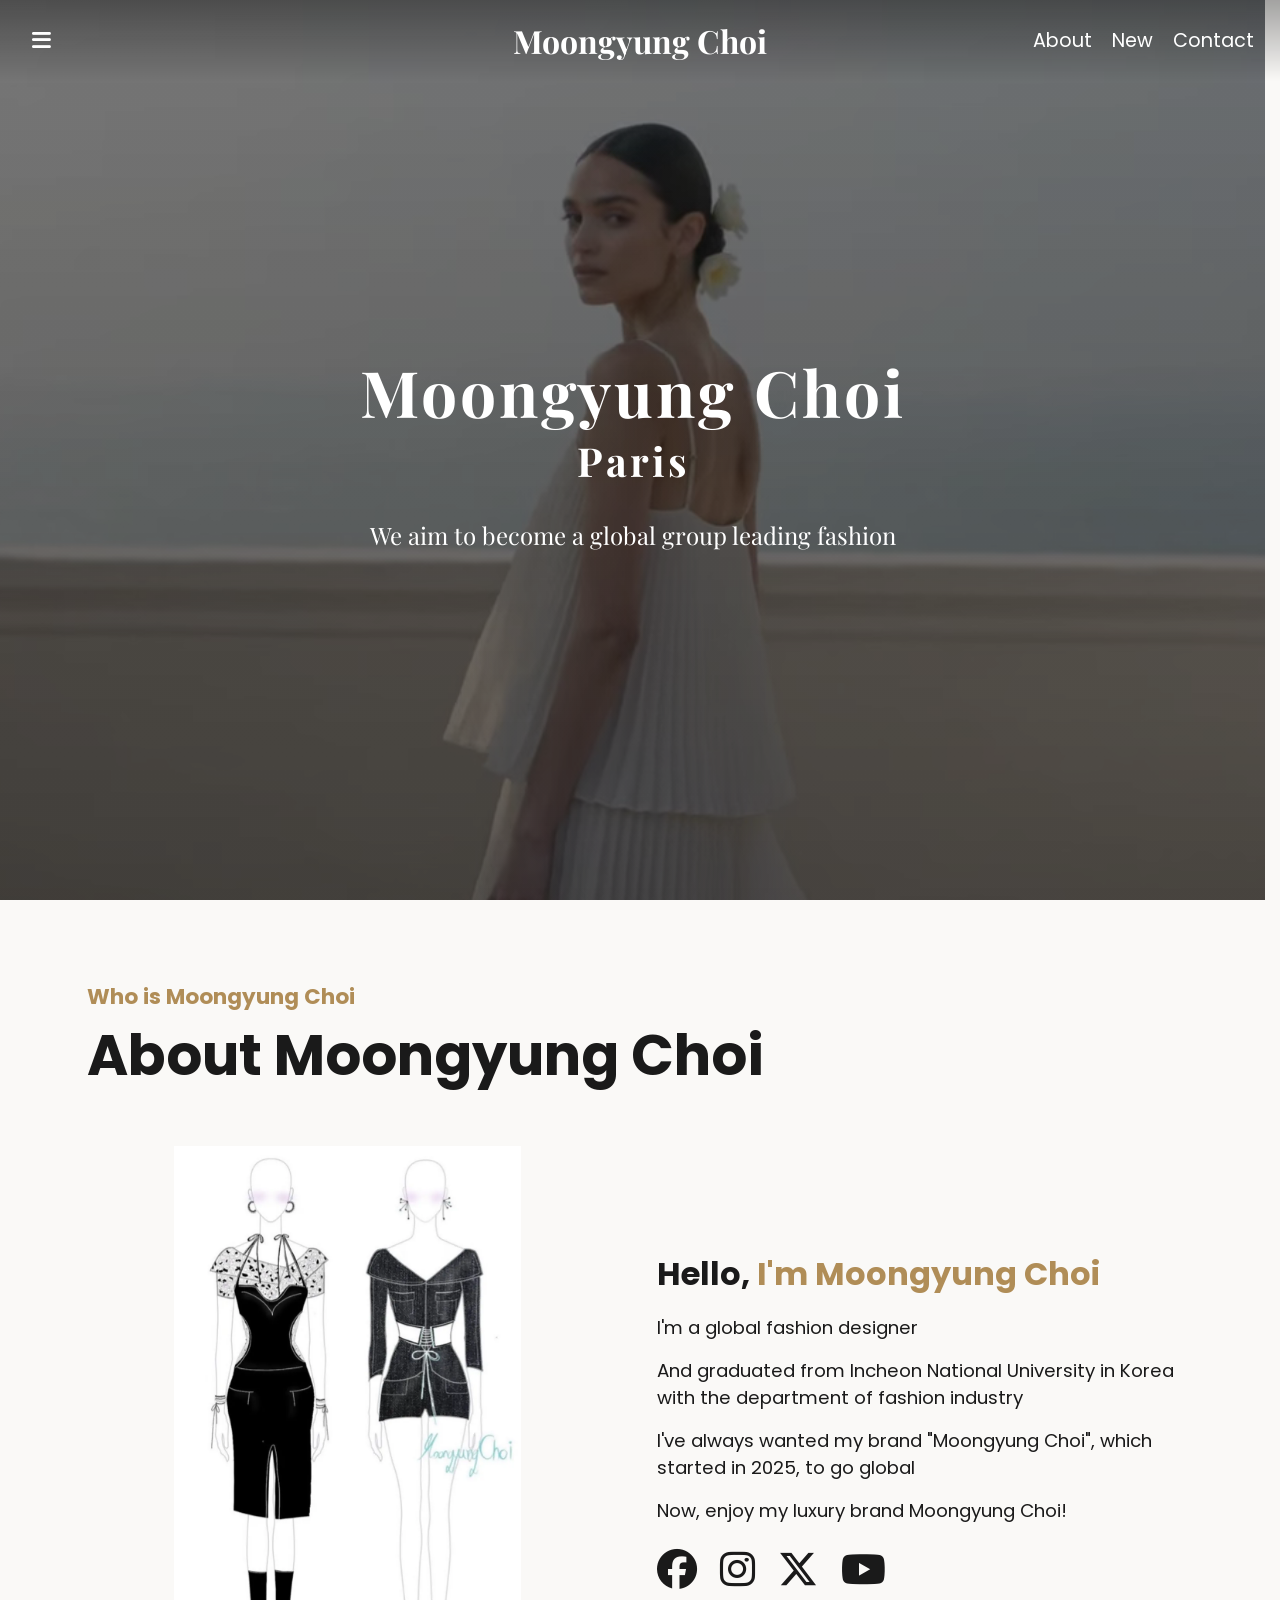
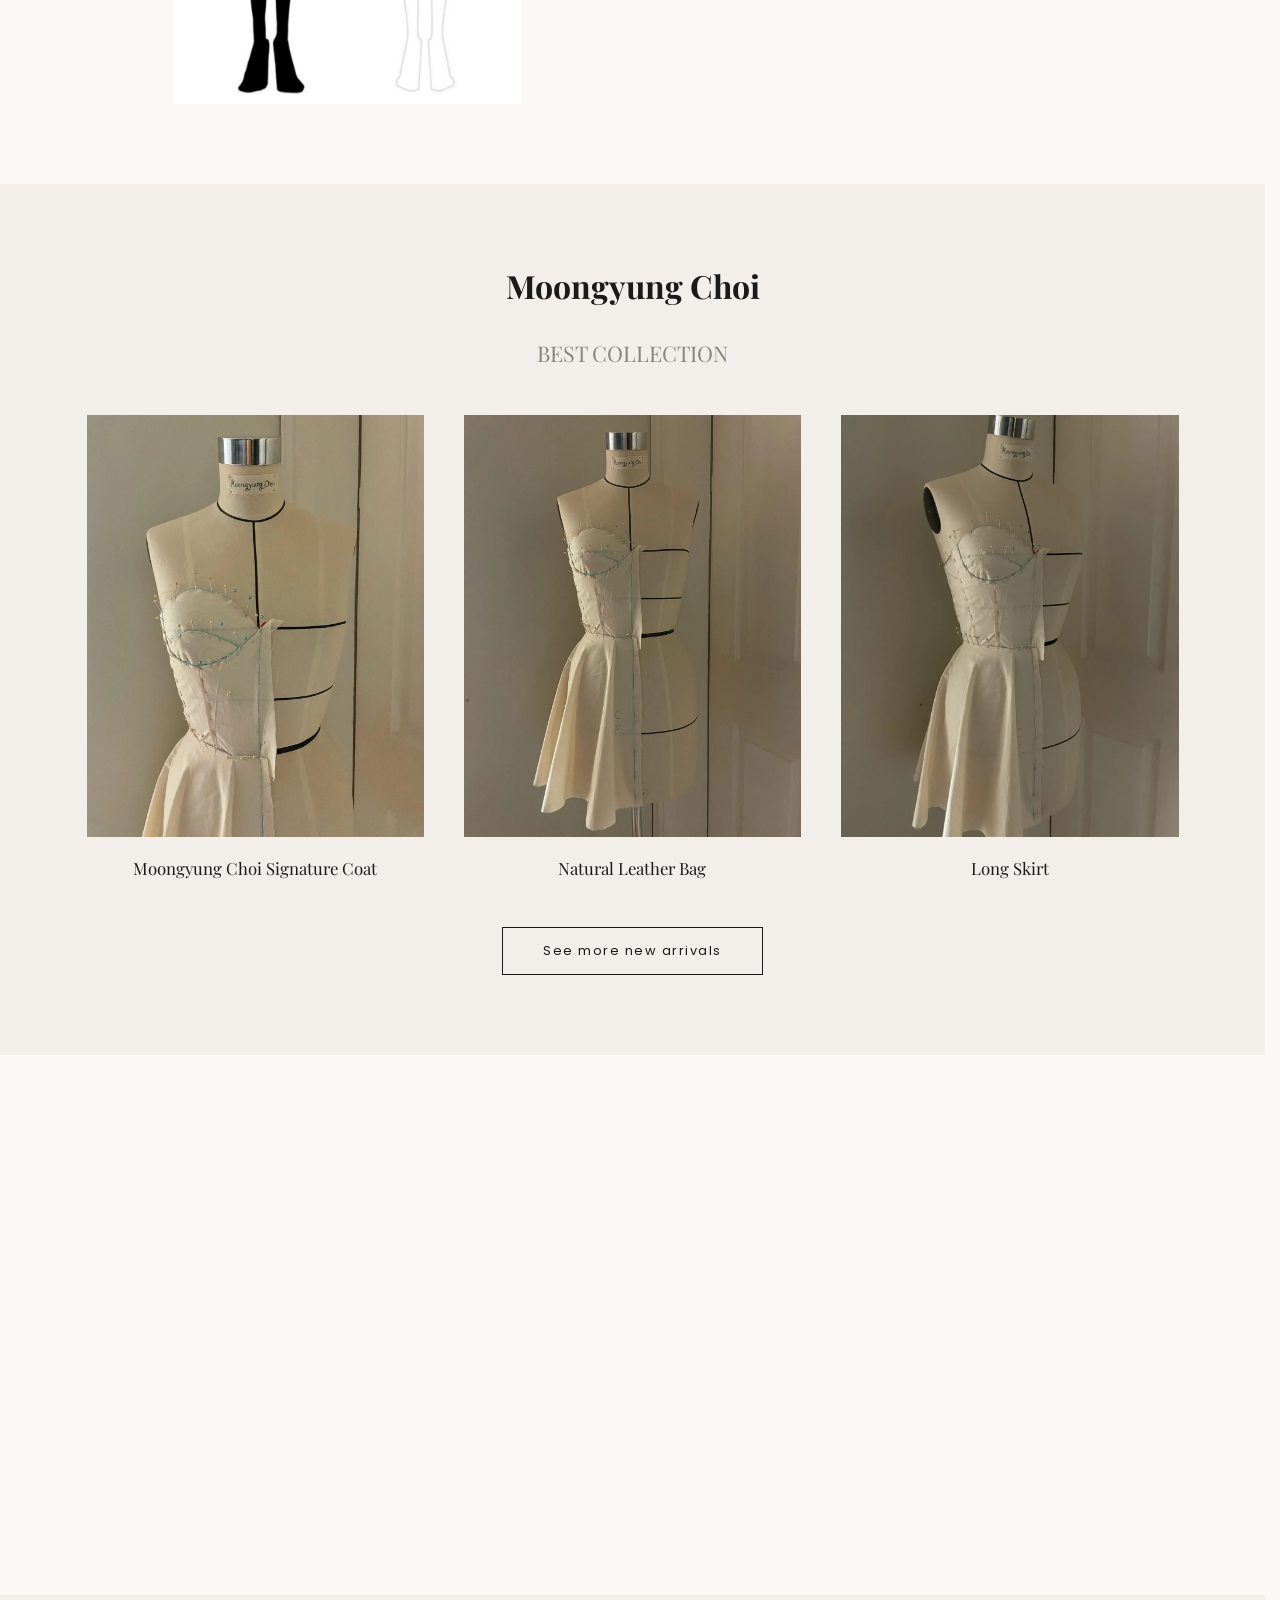
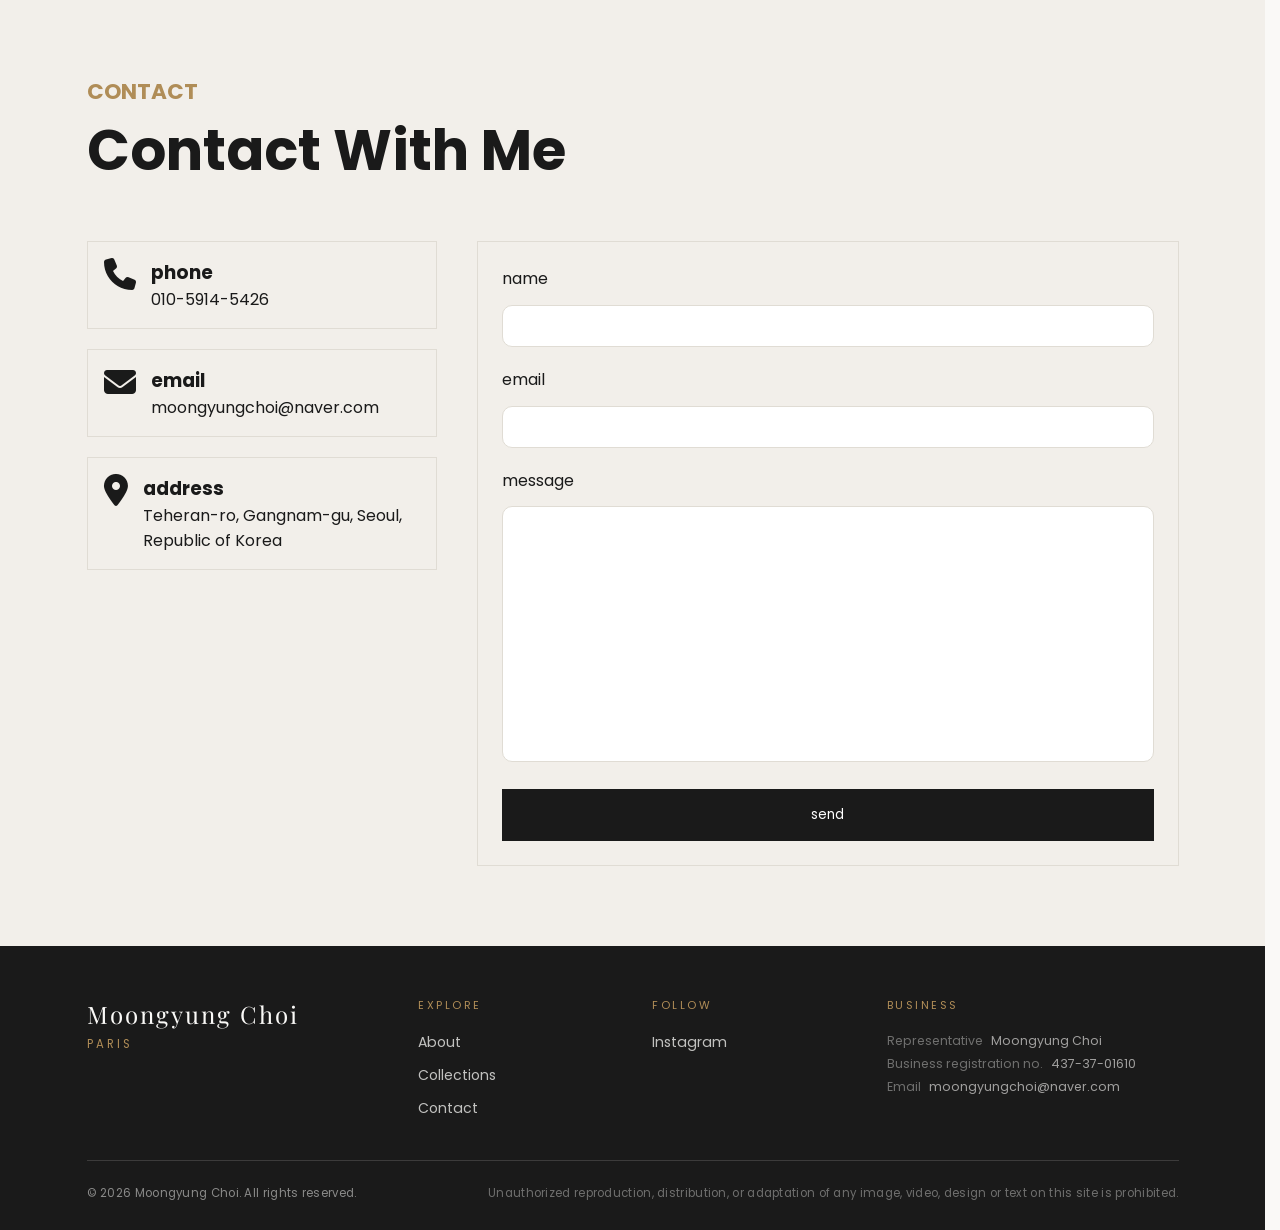
==== commit e8887e65: "feat : KR/EN 실제 언어 전환 구현 사이드바의 KR/EN 버튼이 색만 바뀌던 것을 실제 번역으로 바꿨습니다.  - lang.js 추가: 사전(en/ko) + data-i1" ====
--- a/index.html
+++ b/index.html
@@ -3,8 +3,9 @@
 <head>
     <meta charset="UTF-8">
     <meta name="viewport" content="width=device-width, initial-scale=1.0">
-    <title>Moongyung Choi — Paris</title>
-    <meta name="description" content="디자이너 최문경이 2025년 시작한 럭셔리 패션 브랜드. Moongyung Choi의 컬렉션을 만나보세요.">
+    <title data-i18n="meta.title.index">Moongyung Choi — Paris</title>
+    <meta name="description" data-i18n-content="meta.desc.index"
+          content="A luxury fashion brand founded in 2025 by designer Moongyung Choi. Discover the Moongyung Choi collection.">
     <link rel="canonical" href="https://gilyoung7.github.io/moongyungChoi-web/">
     <meta name="theme-color" content="#1a1a1a">
 
@@ -18,7 +19,7 @@
     <meta property="og:type" content="website">
     <meta property="og:site_name" content="Moongyung Choi">
     <meta property="og:title" content="Moongyung Choi — Paris">
-    <meta property="og:description" content="디자이너 최문경이 2025년 시작한 럭셔리 패션 브랜드.">
+    <meta property="og:description" content="A luxury fashion brand founded in 2025 by designer Moongyung Choi.">
     <meta property="og:url" content="https://gilyoung7.github.io/moongyungChoi-web/">
     <meta property="og:image" content="https://gilyoung7.github.io/moongyungChoi-web/images/og-image.jpg">
     <meta property="og:image:width" content="1200">
@@ -27,157 +28,161 @@
 
     <link rel="stylesheet" href="https://cdnjs.cloudflare.com/ajax/libs/font-awesome/6.7.2/css/all.min.css" integrity="sha512-Evv84Mr4kqVGRNSgIGL/F/aIDqQb7xQ2vcrdIwxfjThSH8CSR7PBEakCr51Ck+w+/U6swU2Im1vVX0SVk9ABhg==" crossorigin="anonymous" referrerpolicy="no-referrer" />
     <link rel="stylesheet" href="style.css">
+
+    <!--언어 전환(KR/EN). 다른 스크립트보다 먼저 실행돼야 하므로 head에 둡니다.-->
+    <script src="lang.js"></script>
 </head>
 <body>
     <!--header-->
     <header>
         <div class="container">
-            <button class="menu-toggle" type="button" aria-label="메뉴 열기" aria-expanded="false" aria-controls="drawer">
+            <button class="menu-toggle" type="button" aria-label="Open menu" data-i18n-aria-label="aria.menuOpen" aria-expanded="false" aria-controls="drawer">
                 <i class="fa-solid fa-bars"></i>
             </button>
             <h1>
-                <button data-animation-scroll="true" data-target="#main" aria-label="맨 위로">Moongyung Choi</button>
+                <button data-animation-scroll="true" data-target="#main" aria-label="Back to top" data-i18n-aria-label="aria.top">Moongyung Choi</button>
             </h1>
             <nav>
                 <ul>
-                    <li><button data-animation-scroll="true" data-target="#about">About</button></li>
-                    <li><button data-animation-scroll="true" data-target="#new">New</button></li>
-                    <li><button data-animation-scroll="true" data-target="#contact">Contact</button></li>
+                    <li><button data-animation-scroll="true" data-target="#about" data-i18n="nav.about">About</button></li>
+                    <li><button data-animation-scroll="true" data-target="#new" data-i18n="nav.new">New</button></li>
+                    <li><button data-animation-scroll="true" data-target="#contact" data-i18n="nav.contact">Contact</button></li>
                 </ul>
             </nav>
         </div>
     </header>
     <!--side drawer-->
     <div class="drawer-backdrop"></div>
-    <aside class="drawer" id="drawer" aria-label="전체 메뉴" inert>
+    <aside class="drawer" id="drawer" aria-label="Full menu" data-i18n-aria-label="aria.drawer" inert>
         <div class="drawer-inner">
             <div class="drawer-top">
                 <p class="drawer-brand">Moongyung Choi</p>
-                <button class="drawer-close" type="button" aria-label="메뉴 닫기">
+                <button class="drawer-close" type="button" aria-label="Close menu" data-i18n-aria-label="aria.menuClose">
                     <i class="fa-solid fa-xmark"></i>
                 </button>
             </div>
 
             <nav class="drawer-nav">
-                <h2 class="drawer-heading">Collections</h2>
+                <h2 class="drawer-heading" data-i18n="drawer.collections">Collections</h2>
                 <!--하위 항목은 마우스를 올리면(터치 기기는 눌러서) 펼쳐집니다.
                     실제 페이지가 생기면 href를 채우고 data-placeholder를 지우세요.-->
                 <ul>
                     <li class="has-submenu">
                         <button type="button" class="submenu-trigger" aria-expanded="false">
-                            Women <i class="fa-solid fa-angle-down"></i>
-                        </button>
-                        <ul class="submenu">
-                            <li><a href="category.html?c=women">View All</a></li>
-                            <li><a href="category.html?c=women&amp;sub=coats">Coats</a></li>
-                            <li><a href="category.html?c=women&amp;sub=jackets">Jackets</a></li>
-                            <li><a href="category.html?c=women&amp;sub=dresses">Dresses</a></li>
-                            <li><a href="category.html?c=women&amp;sub=knitwear">Knitwear</a></li>
-                            <li><a href="category.html?c=women&amp;sub=tops-blouses">Tops &amp; Blouses</a></li>
-                            <li><a href="category.html?c=women&amp;sub=trousers">Trousers</a></li>
-                            <li><a href="category.html?c=women&amp;sub=skirts">Skirts</a></li>
-                        </ul>
-                    </li>
-                    <li class="has-submenu">
-                        <button type="button" class="submenu-trigger" aria-expanded="false">
-                            Men <i class="fa-solid fa-angle-down"></i>
-                        </button>
-                        <ul class="submenu">
-                            <li><a href="category.html?c=men">View All</a></li>
-                            <li><a href="category.html?c=men&amp;sub=coats">Coats</a></li>
-                            <li><a href="category.html?c=men&amp;sub=jackets">Jackets</a></li>
-                            <li><a href="category.html?c=men&amp;sub=suits">Suits</a></li>
-                            <li><a href="category.html?c=men&amp;sub=knitwear">Knitwear</a></li>
-                            <li><a href="category.html?c=men&amp;sub=shirts">Shirts</a></li>
-                            <li><a href="category.html?c=men&amp;sub=trousers">Trousers</a></li>
-                        </ul>
-                    </li>
-                    <li class="has-submenu">
-                        <button type="button" class="submenu-trigger" aria-expanded="false">
-                            Bags <i class="fa-solid fa-angle-down"></i>
-                        </button>
-                        <ul class="submenu">
-                            <li><a href="category.html?c=bags">View All</a></li>
-                            <li><a href="category.html?c=bags&amp;sub=tote-bags">Tote Bags</a></li>
-                            <li><a href="category.html?c=bags&amp;sub=shoulder-bags">Shoulder Bags</a></li>
-                            <li><a href="category.html?c=bags&amp;sub=cross-body">Cross Body</a></li>
-                            <li><a href="category.html?c=bags&amp;sub=clutches">Clutches</a></li>
-                            <li><a href="category.html?c=bags&amp;sub=small-leather-goods">Small Leather Goods</a></li>
-                        </ul>
-                    </li>
-                    <li class="has-submenu">
-                        <button type="button" class="submenu-trigger" aria-expanded="false">
-                            Shoes <i class="fa-solid fa-angle-down"></i>
-                        </button>
-                        <ul class="submenu">
-                            <li><a href="category.html?c=shoes">View All</a></li>
-                            <li><a href="category.html?c=shoes&amp;sub=heels">Heels</a></li>
-                            <li><a href="category.html?c=shoes&amp;sub=flats">Flats</a></li>
-                            <li><a href="category.html?c=shoes&amp;sub=boots">Boots</a></li>
-                            <li><a href="category.html?c=shoes&amp;sub=sneakers">Sneakers</a></li>
-                        </ul>
-                    </li>
-                    <li class="has-submenu">
-                        <button type="button" class="submenu-trigger" aria-expanded="false">
-                            Accessories <i class="fa-solid fa-angle-down"></i>
-                        </button>
-                        <ul class="submenu">
-                            <li><a href="category.html?c=accessories">View All</a></li>
-                            <li><a href="category.html?c=accessories&amp;sub=scarves">Scarves</a></li>
-                            <li><a href="category.html?c=accessories&amp;sub=belts">Belts</a></li>
-                            <li><a href="category.html?c=accessories&amp;sub=jewellery">Jewellery</a></li>
-                            <li><a href="category.html?c=accessories&amp;sub=eyewear">Eyewear</a></li>
-                            <li><a href="category.html?c=accessories&amp;sub=hats">Hats</a></li>
-                            <li><a href="category.html?c=accessories&amp;sub=gloves">Gloves</a></li>
-                        </ul>
-                    </li>
-                    <li class="has-submenu">
-                        <button type="button" class="submenu-trigger" aria-expanded="false">
-                            Beauty <i class="fa-solid fa-angle-down"></i>
-                        </button>
-                        <ul class="submenu">
-                            <li><a href="category.html?c=beauty">View All</a></li>
-                            <li><a href="category.html?c=beauty&amp;sub=fragrance">Fragrance</a></li>
-                            <li><a href="category.html?c=beauty&amp;sub=makeup">Makeup</a></li>
-                            <li><a href="category.html?c=beauty&amp;sub=skincare">Skincare</a></li>
-                            <li><a href="category.html?c=beauty&amp;sub=body-bath">Body &amp; Bath</a></li>
-                            <li><a href="category.html?c=beauty&amp;sub=gift-sets">Gift Sets</a></li>
+                            <span data-i18n="cat.women">Women</span> <i class="fa-solid fa-angle-down"></i>
+                        </button>
+                        <ul class="submenu">
+                            <li><a href="category.html?c=women" data-i18n="sub.all">View All</a></li>
+                            <li><a href="category.html?c=women&amp;sub=coats" data-i18n="sub.coats">Coats</a></li>
+                            <li><a href="category.html?c=women&amp;sub=jackets" data-i18n="sub.jackets">Jackets</a></li>
+                            <li><a href="category.html?c=women&amp;sub=dresses" data-i18n="sub.dresses">Dresses</a></li>
+                            <li><a href="category.html?c=women&amp;sub=knitwear" data-i18n="sub.knitwear">Knitwear</a></li>
+                            <li><a href="category.html?c=women&amp;sub=tops-blouses" data-i18n="sub.tops-blouses">Tops &amp; Blouses</a></li>
+                            <li><a href="category.html?c=women&amp;sub=trousers" data-i18n="sub.trousers">Trousers</a></li>
+                            <li><a href="category.html?c=women&amp;sub=skirts" data-i18n="sub.skirts">Skirts</a></li>
+                        </ul>
+                    </li>
+                    <li class="has-submenu">
+                        <button type="button" class="submenu-trigger" aria-expanded="false">
+                            <span data-i18n="cat.men">Men</span> <i class="fa-solid fa-angle-down"></i>
+                        </button>
+                        <ul class="submenu">
+                            <li><a href="category.html?c=men" data-i18n="sub.all">View All</a></li>
+                            <li><a href="category.html?c=men&amp;sub=coats" data-i18n="sub.coats">Coats</a></li>
+                            <li><a href="category.html?c=men&amp;sub=jackets" data-i18n="sub.jackets">Jackets</a></li>
+                            <li><a href="category.html?c=men&amp;sub=suits" data-i18n="sub.suits">Suits</a></li>
+                            <li><a href="category.html?c=men&amp;sub=knitwear" data-i18n="sub.knitwear">Knitwear</a></li>
+                            <li><a href="category.html?c=men&amp;sub=shirts" data-i18n="sub.shirts">Shirts</a></li>
+                            <li><a href="category.html?c=men&amp;sub=trousers" data-i18n="sub.trousers">Trousers</a></li>
+                        </ul>
+                    </li>
+                    <li class="has-submenu">
+                        <button type="button" class="submenu-trigger" aria-expanded="false">
+                            <span data-i18n="cat.bags">Bags</span> <i class="fa-solid fa-angle-down"></i>
+                        </button>
+                        <ul class="submenu">
+                            <li><a href="category.html?c=bags" data-i18n="sub.all">View All</a></li>
+                            <li><a href="category.html?c=bags&amp;sub=tote-bags" data-i18n="sub.tote-bags">Tote Bags</a></li>
+                            <li><a href="category.html?c=bags&amp;sub=shoulder-bags" data-i18n="sub.shoulder-bags">Shoulder Bags</a></li>
+                            <li><a href="category.html?c=bags&amp;sub=cross-body" data-i18n="sub.cross-body">Cross Body</a></li>
+                            <li><a href="category.html?c=bags&amp;sub=clutches" data-i18n="sub.clutches">Clutches</a></li>
+                            <li><a href="category.html?c=bags&amp;sub=small-leather-goods" data-i18n="sub.small-leather-goods">Small Leather Goods</a></li>
+                        </ul>
+                    </li>
+                    <li class="has-submenu">
+                        <button type="button" class="submenu-trigger" aria-expanded="false">
+                            <span data-i18n="cat.shoes">Shoes</span> <i class="fa-solid fa-angle-down"></i>
+                        </button>
+                        <ul class="submenu">
+                            <li><a href="category.html?c=shoes" data-i18n="sub.all">View All</a></li>
+                            <li><a href="category.html?c=shoes&amp;sub=heels" data-i18n="sub.heels">Heels</a></li>
+                            <li><a href="category.html?c=shoes&amp;sub=flats" data-i18n="sub.flats">Flats</a></li>
+                            <li><a href="category.html?c=shoes&amp;sub=boots" data-i18n="sub.boots">Boots</a></li>
+                            <li><a href="category.html?c=shoes&amp;sub=sneakers" data-i18n="sub.sneakers">Sneakers</a></li>
+                        </ul>
+                    </li>
+                    <li class="has-submenu">
+                        <button type="button" class="submenu-trigger" aria-expanded="false">
+                            <span data-i18n="cat.accessories">Accessories</span> <i class="fa-solid fa-angle-down"></i>
+                        </button>
+                        <ul class="submenu">
+                            <li><a href="category.html?c=accessories" data-i18n="sub.all">View All</a></li>
+                            <li><a href="category.html?c=accessories&amp;sub=scarves" data-i18n="sub.scarves">Scarves</a></li>
+                            <li><a href="category.html?c=accessories&amp;sub=belts" data-i18n="sub.belts">Belts</a></li>
+                            <li><a href="category.html?c=accessories&amp;sub=jewellery" data-i18n="sub.jewellery">Jewellery</a></li>
+                            <li><a href="category.html?c=accessories&amp;sub=eyewear" data-i18n="sub.eyewear">Eyewear</a></li>
+                            <li><a href="category.html?c=accessories&amp;sub=hats" data-i18n="sub.hats">Hats</a></li>
+                            <li><a href="category.html?c=accessories&amp;sub=gloves" data-i18n="sub.gloves">Gloves</a></li>
+                        </ul>
+                    </li>
+                    <li class="has-submenu">
+                        <button type="button" class="submenu-trigger" aria-expanded="false">
+                            <span data-i18n="cat.beauty">Beauty</span> <i class="fa-solid fa-angle-down"></i>
+                        </button>
+                        <ul class="submenu">
+                            <li><a href="category.html?c=beauty" data-i18n="sub.all">View All</a></li>
+                            <li><a href="category.html?c=beauty&amp;sub=fragrance" data-i18n="sub.fragrance">Fragrance</a></li>
+                            <li><a href="category.html?c=beauty&amp;sub=makeup" data-i18n="sub.makeup">Makeup</a></li>
+                            <li><a href="category.html?c=beauty&amp;sub=skincare" data-i18n="sub.skincare">Skincare</a></li>
+                            <li><a href="category.html?c=beauty&amp;sub=body-bath" data-i18n="sub.body-bath">Body &amp; Bath</a></li>
+                            <li><a href="category.html?c=beauty&amp;sub=gift-sets" data-i18n="sub.gift-sets">Gift Sets</a></li>
                         </ul>
                     </li>
                 </ul>
 
-                <h2 class="drawer-heading">Discover</h2>
+                <h2 class="drawer-heading" data-i18n="drawer.discover">Discover</h2>
                 <ul>
-                    <li><button data-animation-scroll="true" data-target="#about">About</button></li>
-                    <li><button data-animation-scroll="true" data-target="#new">New Arrivals</button></li>
-                    <li><a href="#" data-placeholder>Lookbook</a></li>
-                    <li><a href="#" data-placeholder>Journal</a></li>
-                    <li class="has-submenu">
-                        <button type="button" class="submenu-trigger" aria-expanded="false">
-                            Boutiques <i class="fa-solid fa-angle-down"></i>
+                    <li><button data-animation-scroll="true" data-target="#about" data-i18n="nav.about">About</button></li>
+                    <li><button data-animation-scroll="true" data-target="#new" data-i18n="drawer.newArrivals">New Arrivals</button></li>
+                    <li><a href="#" data-placeholder data-i18n="drawer.lookbook">Lookbook</a></li>
+                    <li><a href="#" data-placeholder data-i18n="drawer.journal">Journal</a></li>
+                    <li class="has-submenu">
+                        <button type="button" class="submenu-trigger" aria-expanded="false">
+                            <span data-i18n="drawer.boutiques">Boutiques</span> <i class="fa-solid fa-angle-down"></i>
                         </button>
                         <!--매장 목록은 예시입니다. 실제 매장에 맞게 고쳐 쓰세요.-->
                         <ul class="submenu">
-                            <li><a href="#" data-placeholder>Seoul · Cheongdam</a></li>
-                            <li><a href="#" data-placeholder>Seoul · Apgujeong</a></li>
-                            <li><a href="#" data-placeholder>Seoul · Itaewon</a></li>
-                            <li><a href="#" data-placeholder>Seoul · Hannam</a></li>
-                            <li><a href="#" data-placeholder>Seoul · Seongsu</a></li>
-                            <li><a href="#" data-placeholder>Incheon · Songdo</a></li>
-                            <li><a href="#" data-placeholder>Busan · Haeundae</a></li>
-                            <li><a href="#" data-placeholder>Daegu · Suseong</a></li>
-                            <li><a href="#" data-placeholder>Jeju · Jungmun</a></li>
-                        </ul>
-                    </li>
-                    <li><button data-animation-scroll="true" data-target="#contact">Contact</button></li>
+                            <li><a href="#" data-placeholder data-i18n="boutique.cheongdam">Seoul · Cheongdam</a></li>
+                            <li><a href="#" data-placeholder data-i18n="boutique.apgujeong">Seoul · Apgujeong</a></li>
+                            <li><a href="#" data-placeholder data-i18n="boutique.itaewon">Seoul · Itaewon</a></li>
+                            <li><a href="#" data-placeholder data-i18n="boutique.hannam">Seoul · Hannam</a></li>
+                            <li><a href="#" data-placeholder data-i18n="boutique.seongsu">Seoul · Seongsu</a></li>
+                            <li><a href="#" data-placeholder data-i18n="boutique.songdo">Incheon · Songdo</a></li>
+                            <li><a href="#" data-placeholder data-i18n="boutique.haeundae">Busan · Haeundae</a></li>
+                            <li><a href="#" data-placeholder data-i18n="boutique.suseong">Daegu · Suseong</a></li>
+                            <li><a href="#" data-placeholder data-i18n="boutique.jungmun">Jeju · Jungmun</a></li>
+                        </ul>
+                    </li>
+                    <li><button data-animation-scroll="true" data-target="#contact" data-i18n="nav.contact">Contact</button></li>
                 </ul>
             </nav>
 
             <div class="drawer-footer">
+                <!--버튼을 누르면 lang.js가 사이트 전체 글자를 바꿔 넣습니다.-->
                 <div class="drawer-lang">
-                    <button type="button" class="is-active">KR</button>
+                    <button type="button" data-lang="ko">KR</button>
                     <span>/</span>
-                    <button type="button">EN</button>
+                    <button type="button" data-lang="en">EN</button>
                 </div>
                 <div class="drawer-social">
                     <a href="" aria-label="Facebook"><i class="fa-brands fa-facebook"></i></a>
@@ -201,6 +206,8 @@
         <div class="container">
             <h2>Moongyung Choi</h2>
             <h3>Paris</h3>
+            <!--이 문구는 브랜드 슬로건이라 한국어로 볼 때도 영어 그대로 둡니다.
+                (그래서 data-i18n을 달지 않습니다)-->
             <p>We aim to become a global group leading fashion</p>
         </div>
     </main>
@@ -208,23 +215,23 @@
     <section id="about">
         <div class="container">
             <div class="title">
-                <h4>Who is Moongyung Choi</h4>
-                <h2>About Moongyung Choi</h2>
+                <h4 data-i18n="about.eyebrow">Who is Moongyung Choi</h4>
+                <h2 data-i18n="about.title">About Moongyung Choi</h2>
             </div>
             <div class="about-self">
                 <div class="left">
                     <!--WebP를 지원하면 가벼운 쪽을, 아니면 원본을 받는다-->
                     <picture>
                         <source srcset="images/about.webp" type="image/webp">
-                        <img src="images/about.png" alt="디자이너 최문경의 대표 착장" lang="ko" loading="lazy" width="898" height="1442">
+                        <img src="images/about.png" alt="Signature look by designer Moongyung Choi" data-i18n-alt="about.imgAlt" loading="lazy" width="898" height="1442">
                     </picture>
                 </div>
                 <div class="right">
-                    <h3>Hello, <span>I'm Moongyung Choi</span></h3>
-                    <p>I'm global fashion designer</p> 
-                    <p>And graduated from Incheon National University in Korean with the department of fashion industry</p>
-                    <p>I've always wanted my brand "Moongyung Choi", which started since 2025, to go global</p>
-                    <p>Now, Enjoy my luxury brand Moongyung Choi!</p>
+                    <h3><span data-i18n="about.greeting">Hello,</span> <span class="accent" data-i18n="about.name">I'm Moongyung Choi</span></h3>
+                    <p data-i18n="about.p1">I'm a global fashion designer</p>
+                    <p data-i18n="about.p2">And graduated from Incheon National University in Korea with the department of fashion industry</p>
+                    <p data-i18n="about.p3">I've always wanted my brand "Moongyung Choi", which started in 2025, to go global</p>
+                    <p data-i18n="about.p4">Now, enjoy my luxury brand Moongyung Choi!</p>
                     <div class="social">
                         <a href="">
                             <i class="fa-brands fa-facebook"></i>
@@ -248,33 +255,33 @@
         <div class="container">
             <div class="title">
                 <h4>Moongyung Choi</h4>
-                <h3>BEST COLLECTION</h3>
+                <h3 data-i18n="new.title">BEST COLLECTION</h3>
             </div>
             <div class="newproduct">
                 <div class="left">
                     <picture>
                         <source srcset="images/new1.webp" type="image/webp">
-                        <img src="images/new1.JPG" alt="문경초이 시그니처 코트" lang="ko" loading="lazy" width="1152" height="1440">
+                        <img src="images/new1.JPG" alt="Moongyung Choi Signature Coat" data-i18n-alt="new.item1" loading="lazy" width="1152" height="1440">
                     </picture>
-                    <p lang="ko">문경초이 시그니처 코트</p>
+                    <p data-i18n="new.item1">Moongyung Choi Signature Coat</p>
                 </div>
                 <div class="center">
                     <picture>
                         <source srcset="images/new2.webp" type="image/webp">
-                        <img src="images/new2.JPG" alt="천연 가죽 가방" lang="ko" loading="lazy" width="1152" height="1440">
+                        <img src="images/new2.JPG" alt="Natural Leather Bag" data-i18n-alt="new.item2" loading="lazy" width="1152" height="1440">
                     </picture>
-                    <p id="cen" lang="ko">천연 가죽 가방</p>
+                    <p id="cen" data-i18n="new.item2">Natural Leather Bag</p>
                 </div>
                 <div class="right">
                     <picture>
                         <source srcset="images/new3.webp" type="image/webp">
-                        <img src="images/new3.JPG" alt="긴 치마" lang="ko" loading="lazy" width="1080" height="1440">
+                        <img src="images/new3.JPG" alt="Long Skirt" data-i18n-alt="new.item3" loading="lazy" width="1080" height="1440">
                     </picture>
-                    <p lang="ko">긴 치마</p>
+                    <p data-i18n="new.item3">Long Skirt</p>
                 </div>
             </div>
             <div class="bottom">
-                <button type="button" lang="ko">더 많은 신상품 보기</button>
+                <button type="button" data-i18n="new.more">See more new arrivals</button>
             </div>
         </div>
     </section>
@@ -284,8 +291,8 @@
     <section id="contact">
         <div class="container">
             <div class="title">
-                <h4>CONTACT</h4>
-                <h2>Contact With Me</h2>
+                <h4 data-i18n="contact.eyebrow">CONTACT</h4>
+                <h2 data-i18n="contact.title">Contact With Me</h2>
             </div>
             <div class="contact-me">
                 <div class="left">
@@ -294,7 +301,7 @@
                             <i class="fa-solid fa-phone"></i>    
                         </div>
                         <div class="info-text">
-                            <h3>phone</h3>
+                            <h3 data-i18n="contact.phone">phone</h3>
                             <p>010-5914-5426</p>
                         </div>
                     </div>
@@ -303,7 +310,7 @@
                             <i class="fa-solid fa-envelope"></i>  
                         </div>
                         <div class="info-text">
-                            <h3>email</h3>
+                            <h3 data-i18n="contact.email">email</h3>
                             <p><a href="mailto:moongyungchoi@naver.com">moongyungchoi@naver.com</a></p>
                         </div>
                     </div>
@@ -312,8 +319,8 @@
                             <i class="fa-solid fa-location-dot"></i>    
                         </div>
                         <div class="info-text">
-                            <h3>address</h3>
-                            <p>Teheran-ro, Gangnam-gu, Seoul, Republic of Korea</p>
+                            <h3 data-i18n="contact.address">address</h3>
+                            <p data-i18n="contact.addressValue">Teheran-ro, Gangnam-gu, Seoul, Republic of Korea</p>
                         </div>
                     </div>
                 </div>
@@ -323,18 +330,18 @@
                         action="https://formspree.io/f/받은주소" method="post" 로 바꾸면 동작합니다.-->
                     <form action="" method="post">
                         <div class="form-group">
-                            <label for="name">name</label>
+                            <label for="name" data-i18n="form.name">name</label>
                             <input type="text" id="name" name="name" autocomplete="name" required>
                         </div>
                         <div class="form-group">
-                            <label for="email">email</label>
+                            <label for="email" data-i18n="form.email">email</label>
                             <input type="email" id="email" name="email" autocomplete="email" required>
                         </div>
                         <div class="form-group">
-                            <label for="msg">message</label>
+                            <label for="msg" data-i18n="form.message">message</label>
                             <textarea id="msg" name="message" required></textarea>
                         </div>
-                        <button type="submit">send</button>
+                        <button type="submit" data-i18n="form.send">send</button>
                     </form>
                 </div>
             </div>
@@ -349,38 +356,43 @@
                     <p class="footer-place">Paris</p>
                 </div>
                 <nav class="footer-col">
-                    <h3>Explore</h3>
+                    <h3 data-i18n="footer.explore">Explore</h3>
                     <ul>
-                        <li><a href="index.html#about">About</a></li>
-                        <li><a href="category.html?c=women">Collections</a></li>
-                        <li><a href="index.html#contact">Contact</a></li>
+                        <li><a href="index.html#about" data-i18n="footer.about">About</a></li>
+                        <li><a href="category.html?c=women" data-i18n="footer.collections">Collections</a></li>
+                        <li><a href="index.html#contact" data-i18n="footer.contact">Contact</a></li>
                     </ul>
                 </nav>
                 <div class="footer-col">
-                    <h3>Follow</h3>
+                    <h3 data-i18n="footer.follow">Follow</h3>
                     <ul>
                         <li><a href="https://www.instagram.com/moongyungchoi_fashion/" target="_blank" rel="noopener noreferrer">Instagram</a></li>
                     </ul>
                 </div>
-            </div>
-
-            <div class="footer-biz">
-                <p><span>대표자</span> 최문경 <span>사업자등록번호</span> 437-37-01610</p>
-                <p><span>이메일</span> moongyungchoi@naver.com</p>
-                <!--판매를 시작하면 아래 항목도 채워 넣으세요.
-                    통신판매업 신고번호는 관할 구청에 신고하면 발급됩니다.
-
-                <p><span>상호</span> 000 <span>통신판매업 신고번호</span> 000</p>
-                <p><span>사업장 주소</span> 000</p>
-                <p><span>전화</span> 000</p>
-                -->
+                <div class="footer-biz">
+                    <h3 data-i18n="footer.business">Business</h3>
+                    <p><span data-i18n="footer.ceo">Representative</span> <span data-i18n="footer.ceoName">Moongyung Choi</span></p>
+                    <p><span data-i18n="footer.bizNo">Business registration no.</span> <span>437-37-01610</span></p>
+                    <p><span data-i18n="footer.email">Email</span> <span>moongyungchoi@naver.com</span></p>
+                    <!--판매를 시작하면 아래 항목도 채워 넣으세요.
+                        통신판매업 신고번호는 관할 구청에 신고하면 발급됩니다.
+
+                    <p><span>상호</span> 000</p>
+                    <p><span>통신판매업 신고번호</span> 000</p>
+                    <p><span>사업장 주소</span> 000</p>
+                    <p><span>전화</span> 000</p>
+                    -->
+                </div>
             </div>
 
             <div class="footer-bottom">
                 <p class="footer-copy">&copy; 2026 Moongyung Choi. All rights reserved.</p>
+                <p class="footer-notice" data-i18n="footer.notice">
+                    Unauthorized reproduction, distribution, or adaptation of any image, video, design or text on this site is prohibited.
+                </p>
 
                 <!--정책 페이지를 만들면 주석을 풀고 href를 채우세요.
-                    문의 폼으로 이름·이메일을 실제로 수집하기 시작하면
+                    문의 폼으로 이름, 이메일을 실제로 수집하기 시작하면
                     개인정보처리방침 공개가 필요합니다.
 
                 <ul class="footer-policy">
@@ -396,5 +408,6 @@
         그 다음 scroll.js가 해당 위치로 이동합니다. 순서가 바뀌면 스크롤이 막힙니다.-->
     <script src="menu.js"></script>
     <script src="scroll.js"></script>
+    <script src="reveal.js"></script>
 </body>
 </html>
--- a/style.css
+++ b/style.css
@@ -13,6 +13,12 @@
    스크롤바 자리를 항상 비워두면 폭이 변하지 않는다. */
 html{
     scrollbar-gutter: stable;
+}
+/* 한국어로 볼 때 HTML에 적힌 영어 원문이 잠깐 스쳐 지나가는 걸 막는다.
+   lang.js가 번역을 끝내면 이 클래스를 떼어낸다.
+   클래스 자체를 lang.js가 붙이므로, 자바스크립트가 꺼져 있으면 적용되지 않는다. */
+html.i18n-pending body{
+    visibility: hidden;
 }
 *{
     margin: 0;
@@ -249,7 +255,7 @@
     font-size: 2rem;
     margin-bottom: 1rem;
 }
-section .about-self .right h3 span{
+section .about-self .right h3 span.accent{
     color: var(--color-accent);
 }
 section .about-self .right p{
@@ -873,73 +879,71 @@
     background-color: var(--color-text);
     color: var(--color-bg);
     font-family: "Poppins", sans-serif;
-    padding: 4.5rem 0 2.5rem;
-}
+    padding: 3.25rem 0 1.75rem;
+}
+/* 사업자 정보까지 한 줄에 넣어 세로 길이를 줄인다 */
 .footer-main{
     display: grid;
-    grid-template-columns: 2fr 1fr 1fr;
-    gap: 3rem;
-    padding-bottom: 3rem;
-    /* 어두운 배경 위라 테두리도 옅게 */
+    grid-template-columns: 1.5fr 1fr 1fr 1.5fr;
+    gap: 2.5rem;
+    padding-bottom: 2rem;
     border-bottom: 1px solid rgba(250, 249, 247, 0.15);
 }
 .footer-wordmark{
     font-family: "Playfair Display", serif;
-    font-size: 1.6rem;
+    font-size: 1.5rem;
     letter-spacing: 2px;
-    margin-bottom: 0.4rem;
+    margin-bottom: 0.35rem;
 }
 .footer-place{
-    font-size: 0.75rem;
+    font-size: 0.72rem;
     letter-spacing: 3px;
     text-transform: uppercase;
     color: var(--color-accent);
 }
-.footer-col h3{
-    font-size: 0.7rem;
+.footer-col h3,
+.footer-biz h3{
+    font-size: 0.68rem;
     font-weight: 400;
     letter-spacing: 2.5px;
     text-transform: uppercase;
     color: var(--color-accent);
-    margin-bottom: 1.1rem;
+    margin-bottom: 0.9rem;
 }
 .footer-col li{
-    margin-bottom: 0.6rem;
+    margin-bottom: 0.5rem;
 }
 .footer-col a{
-    font-size: 0.9rem;
-    /* 흰색을 살짝 낮춰 브랜드명보다 뒤로 물러나게 */
+    font-size: 0.88rem;
     color: rgba(250, 249, 247, 0.75);
     transition: color 0.2s ease;
 }
 .footer-col a:hover{
     color: var(--color-accent);
 }
-/* 사업자 정보 (지금은 주석 처리되어 있고, 값을 채우면 이 스타일이 적용된다) */
-.footer-biz{
-    padding: 2rem 0;
-    border-bottom: 1px solid rgba(250, 249, 247, 0.15);
+.footer-biz p{
     font-size: 0.78rem;
-    line-height: 2;
+    line-height: 1.85;
     color: rgba(250, 249, 247, 0.6);
 }
-.footer-biz span{
-    margin-right: 0.4rem;
-    color: rgba(250, 249, 247, 0.4);
-}
-.footer-biz span:not(:first-child){
-    margin-left: 1.2rem;
+/* 항목 이름(대표자, 사업자등록번호…)만 흐리게. 뒤따르는 값은 그대로 둔다 */
+.footer-biz p span:first-child{
+    margin-right: 0.35rem;
+    color: rgba(250, 249, 247, 0.38);
 }
 .footer-bottom{
     display: flex;
     flex-wrap: wrap;
     align-items: center;
     justify-content: space-between;
-    gap: 1rem;
-    padding-top: 2rem;
-    font-size: 0.75rem;
-    letter-spacing: 0.5px;
-    color: rgba(250, 249, 247, 0.55);
+    gap: 0.75rem 2rem;
+    padding-top: 1.5rem;
+    font-size: 0.72rem;
+    letter-spacing: 0.3px;
+    color: rgba(250, 249, 247, 0.5);
+}
+.footer-notice{
+    color: rgba(250, 249, 247, 0.38);
 }
 .footer-policy{
     display: flex;
@@ -951,18 +955,199 @@
 .footer-policy a:hover{
     color: var(--color-accent);
 }
-@media screen and (max-width: 768px){
-    .site-footer{
-        padding: 3rem 0 2rem;
-    }
+@media screen and (max-width: 900px){
     .footer-main{
         grid-template-columns: 1fr 1fr;
         gap: 2rem;
     }
-    .footer-brand{
-        grid-column: 1 / -1;
+}
+@media screen and (max-width: 576px){
+    .site-footer{
+        padding: 2.5rem 0 1.5rem;
+    }
+    .footer-main{
+        grid-template-columns: 1fr;
     }
     .footer-bottom{
         justify-content: flex-start;
     }
 }
+
+/* ===== 스크롤 등장 효과 ===== */
+/* .reveal은 reveal.js가 붙인다. JS가 없으면 클래스도 없으므로 그냥 보인다. */
+.reveal{
+    opacity: 0;
+    transform: translateY(22px);
+    transition: opacity 0.7s ease, transform 0.7s cubic-bezier(0.22, 0.61, 0.36, 1);
+}
+.reveal.is-visible{
+    opacity: 1;
+    transform: none;
+}
+/* 움직임을 줄이도록 설정한 경우 대비 (reveal.js도 같은 조건으로 막고 있다) */
+@media (prefers-reduced-motion: reduce){
+    .reveal{
+        opacity: 1;
+        transform: none;
+        transition: none;
+    }
+}
+
+/* ===== 404 페이지 ===== */
+.error-page{
+    /* 고정 헤더 아래에서 시작하고, 푸터 전까지 화면을 채운다 */
+    display: flex;
+    align-items: center;
+    justify-content: center;
+    min-height: 78vh;
+    padding: 9rem 0 6rem;
+    text-align: center;
+}
+/* 숫자 4 사이에 강아지가 앉아 0 자리를 대신한다.
+   flex로 상자 아래끝을 맞추면 글자 상자 밑과 4가 보이는 밑선이 달라 어긋난다.
+   글자처럼 한 줄에 놓고 baseline에 맞추면 발끝이 4의 밑선에 정확히 닿는다. */
+.error-mark{
+    text-align: center;
+    white-space: nowrap;
+    margin-bottom: 2rem;
+}
+.error-digit{
+    font-family: "Playfair Display", serif;
+    font-size: 7.5rem;
+    font-weight: 400;
+    line-height: 1;
+    color: var(--color-text);
+}
+.dog{
+    display: inline-block;
+    /* 숫자보다 너무 크면 밑선이 맞아도 혼자 떠 보인다.
+       0 자리를 대신하는 크기이므로 4와 비슷한 덩치로 맞춘다. */
+    width: 6.5rem;
+    height: auto;
+    /* inline-block 요소는 아래 모서리가 글자 밑선에 놓인다.
+       그림자가 SVG 아래끝보다 6단위 위에 있어, 그만큼 내려 발이 밑선에 닿게 한다. */
+    vertical-align: baseline;
+    margin: 0 0.5rem -0.33rem;
+}
+.dog-tail{
+    transform-box: view-box;
+    transform-origin: 101px 104px;
+    animation: dog-wag 0.45s ease-in-out infinite alternate;
+}
+@keyframes dog-wag{
+    from{ transform: rotate(-20deg); }
+    to{ transform: rotate(18deg); }
+}
+.dog-body{
+    transform-box: view-box;
+    transform-origin: 70px 140px;
+    animation: dog-bob 1.8s ease-in-out infinite;
+}
+@keyframes dog-bob{
+    0%, 100%{ transform: translateY(0); }
+    50%{ transform: translateY(-4px); }
+}
+/* 몸이 뜰 때 그림자는 작고 옅어져야 실제로 들썩이는 것처럼 보인다 */
+.dog-shadow{
+    transform-box: view-box;
+    transform-origin: 70px 143px;
+    animation: dog-shadow 1.8s ease-in-out infinite;
+}
+@keyframes dog-shadow{
+    0%, 100%{ transform: scale(1); opacity: 0.13; }
+    50%{ transform: scale(0.86); opacity: 0.08; }
+}
+/* 대부분의 시간은 뜨고 있다가 아주 잠깐만 감는다 */
+.dog-eyes{
+    transform-box: view-box;
+    transform-origin: 70px 55px;
+    animation: dog-blink 4.5s ease-in-out infinite;
+}
+@keyframes dog-blink{
+    0%, 93%, 100%{ transform: scaleY(1); }
+    96%{ transform: scaleY(0.08); }
+}
+.ear-l{
+    transform-box: view-box;
+    transform-origin: 43px 38px;
+    animation: dog-ear 1.8s ease-in-out infinite;
+}
+.ear-r{
+    transform-box: view-box;
+    transform-origin: 97px 38px;
+    animation: dog-ear 1.8s ease-in-out infinite reverse;
+}
+@keyframes dog-ear{
+    0%, 100%{ transform: rotate(0deg); }
+    50%{ transform: rotate(6deg); }
+}
+/* 움직임을 줄이도록 설정한 사용자에게는 강아지를 멈춰 세운다 */
+@media (prefers-reduced-motion: reduce){
+    .dog-tail,
+    .dog-body,
+    .dog-shadow,
+    .dog-eyes,
+    .ear-l,
+    .ear-r{
+        animation: none;
+    }
+}
+.error-page h2{
+    font-family: "Playfair Display", serif;
+    font-size: 2.2rem;
+    font-weight: 400;
+    letter-spacing: 1px;
+    margin-bottom: 1rem;
+}
+.error-desc{
+    font-size: 0.95rem;
+    color: var(--color-muted);
+    margin-bottom: 2.75rem;
+}
+.error-actions{
+    display: flex;
+    flex-wrap: wrap;
+    gap: 0.75rem;
+    justify-content: center;
+}
+.error-actions a{
+    padding: 0.9rem 2.25rem;
+    font-size: 0.8rem;
+    letter-spacing: 1.5px;
+    text-transform: uppercase;
+    border: 1px solid var(--color-text);
+    transition: background-color 0.25s ease, color 0.25s ease, border-color 0.25s ease;
+}
+/* 전역 규칙 a:link{color:inherit}가 클래스 하나(.btn-solid)보다 우선순위가 높아서
+   글자색이 먹지 않았다. 부모를 붙여 우선순위를 올린다. */
+.error-actions .btn-solid{
+    background-color: var(--color-text);
+    color: var(--color-bg);
+}
+.error-actions .btn-solid:hover{
+    background-color: var(--color-accent);
+    border-color: var(--color-accent);
+    color: var(--color-bg);
+}
+.error-actions .btn-line{
+    color: var(--color-text);
+}
+.error-actions .btn-line:hover{
+    background-color: var(--color-text);
+    color: var(--color-bg);
+}
+@media screen and (max-width: 576px){
+    .error-page{
+        padding: 7rem 0 4rem;
+    }
+    .error-digit{
+        font-size: 5rem;
+    }
+    .dog{
+        width: 6rem;
+    }
+    .error-page h2{
+        font-size: 1.7rem;
+    }
+}
+
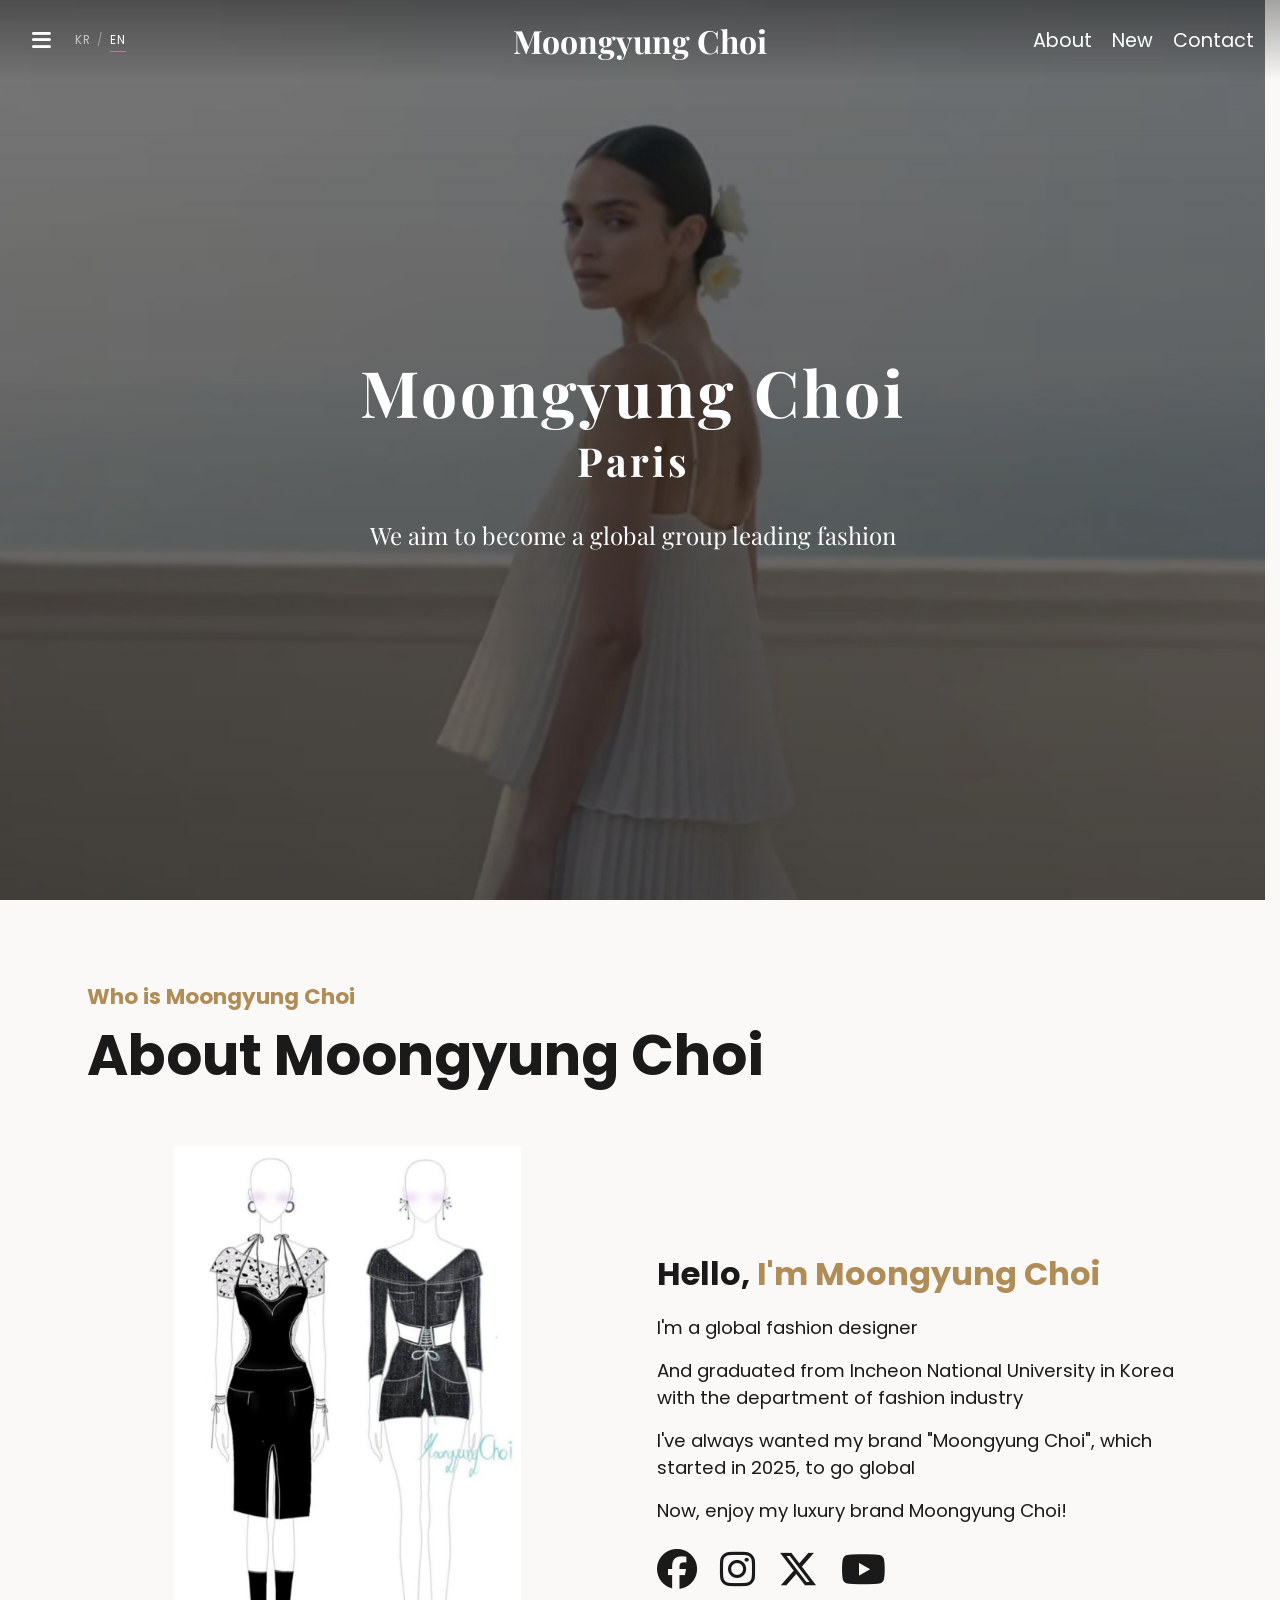
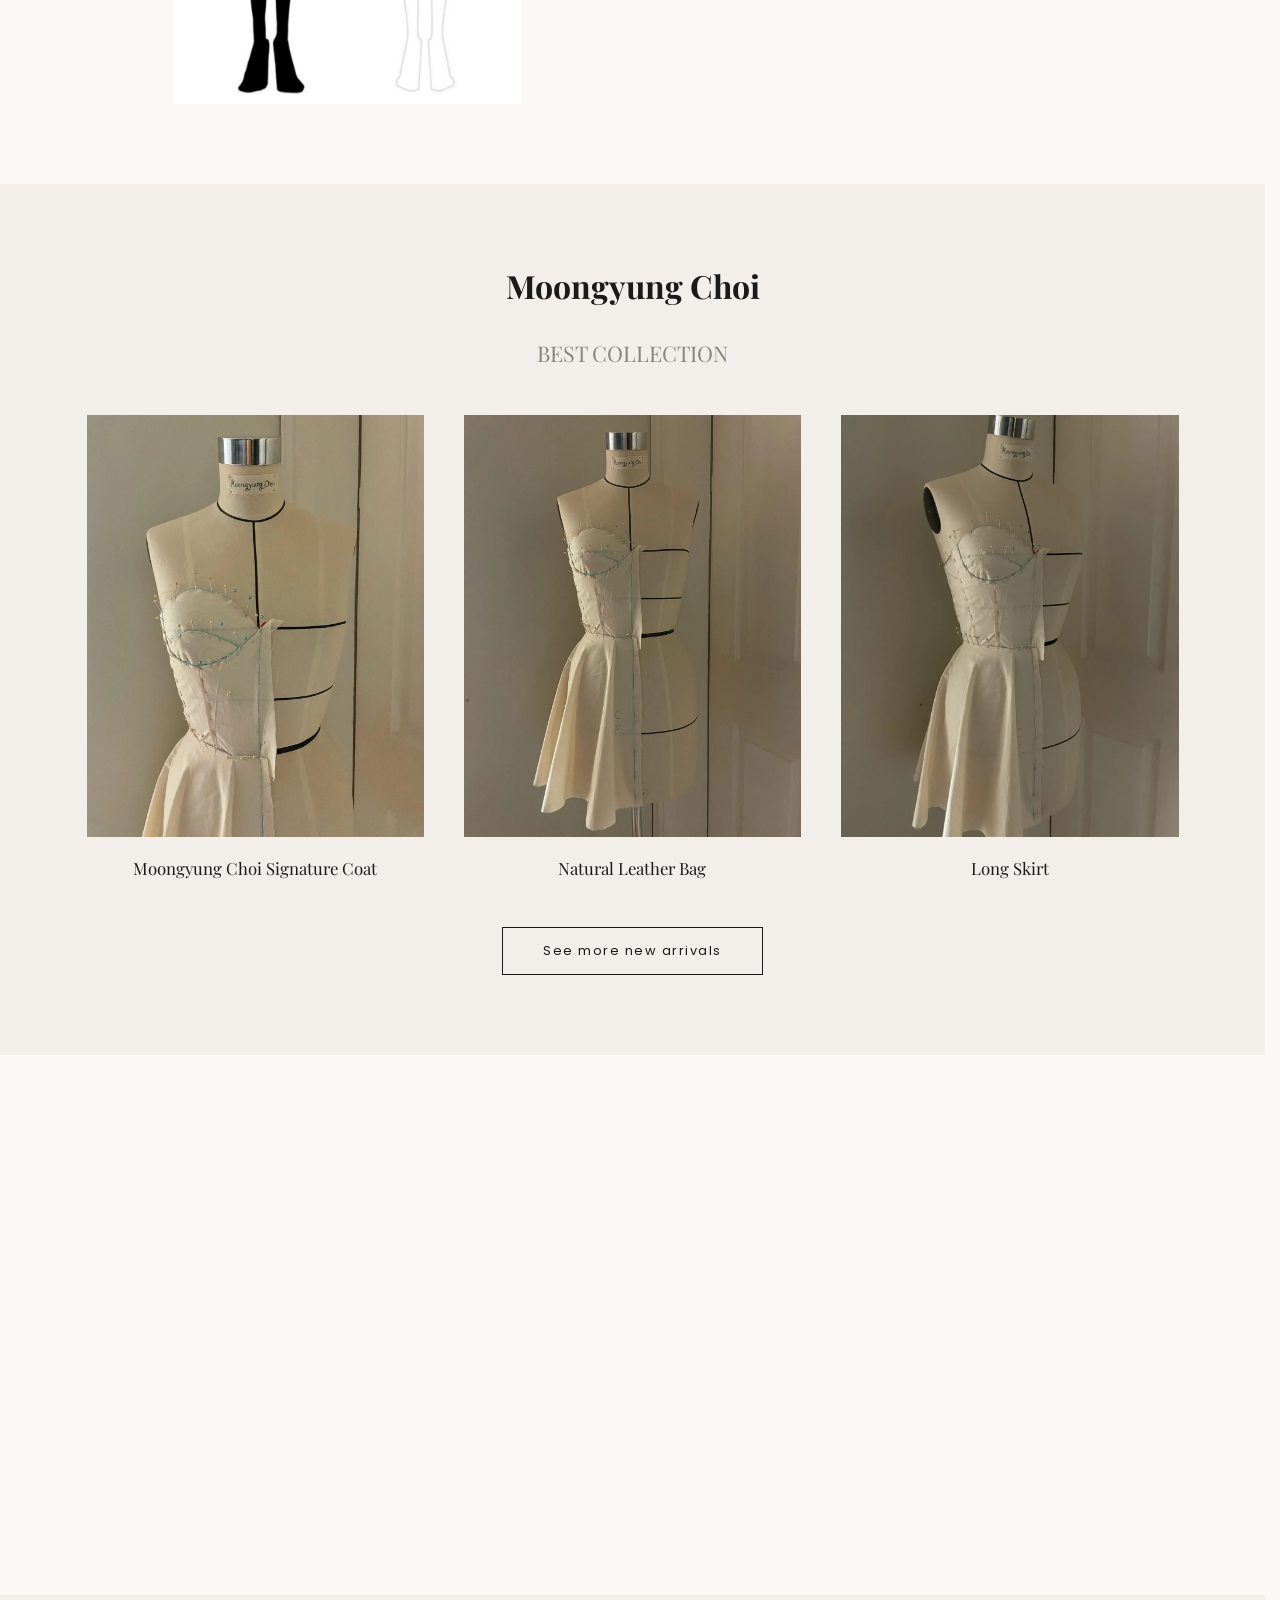
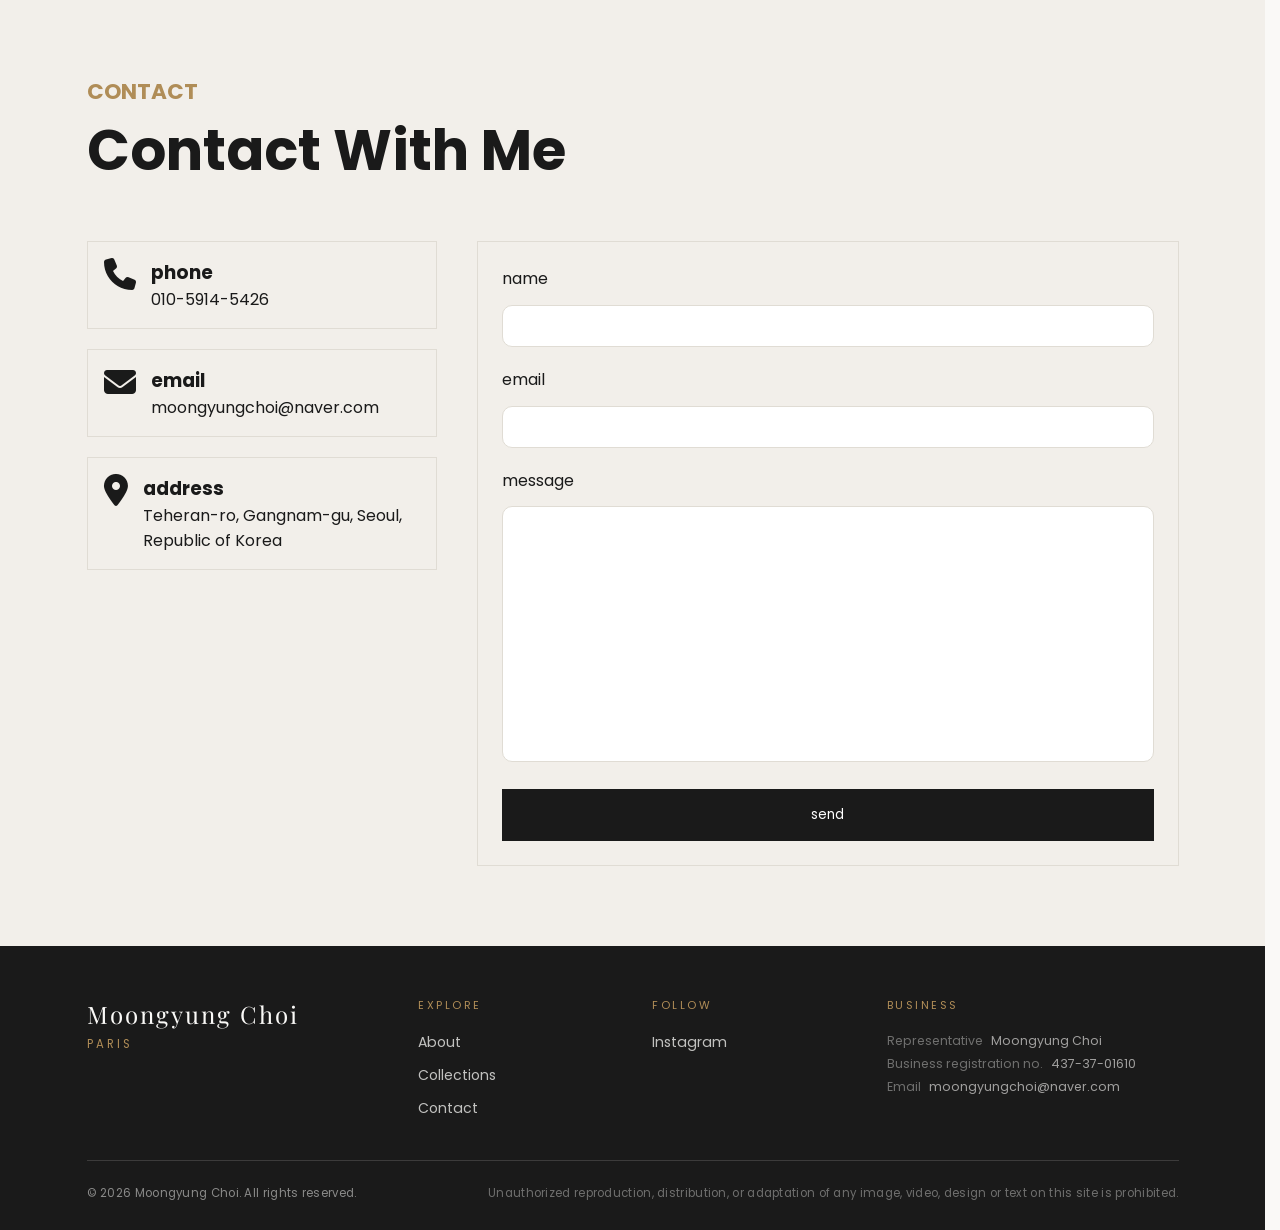
==== commit 31640610: "feat : 헤더에도 KR/EN 추가 드로어 맨 아래에만 있어 찾기 어렵던 언어 전환을 헤더로 꺼냈습니다.  - 데스크톱: 비어 있던 왼쪽, 햄버거 옆에 배치 - 768px 이하:" ====
--- a/index.html
+++ b/index.html
@@ -36,9 +36,18 @@
     <!--header-->
     <header>
         <div class="container">
-            <button class="menu-toggle" type="button" aria-label="Open menu" data-i18n-aria-label="aria.menuOpen" aria-expanded="false" aria-controls="drawer">
-                <i class="fa-solid fa-bars"></i>
-            </button>
+            <div class="header-left">
+                <button class="menu-toggle" type="button" aria-label="Open menu" data-i18n-aria-label="aria.menuOpen" aria-expanded="false" aria-controls="drawer">
+                    <i class="fa-solid fa-bars"></i>
+                </button>
+                <!--드로어 안쪽 KR/EN과 같은 버튼입니다.
+                    lang.js가 data-lang이 붙은 버튼을 모두 찾아 함께 상태를 맞춥니다.-->
+                <div class="header-lang">
+                    <button type="button" data-lang="ko">KR</button>
+                    <span>/</span>
+                    <button type="button" data-lang="en">EN</button>
+                </div>
+            </div>
             <h1>
                 <button data-animation-scroll="true" data-target="#main" aria-label="Back to top" data-i18n-aria-label="aria.top">Moongyung Choi</button>
             </h1>
--- a/style.css
+++ b/style.css
@@ -131,6 +131,11 @@
     padding: 18.75px;
     white-space: nowrap;
 }
+.header-left{
+    display: flex;
+    align-items: center;
+    gap: 1rem;
+}
 .menu-toggle{
     margin-left: 1.5rem; /* 오른쪽 nav 여백(약 26px)과 좌우 균형 맞춤 */
     font-size: 1.35rem;
@@ -141,6 +146,34 @@
 }
 .menu-toggle:hover{
     color: var(--color-accent);
+}
+/* 헤더의 KR/EN. 메뉴가 아니라 보조 장치라서 nav보다 작고 옅게 둔다.
+   글자색은 헤더에서 물려받아, 영상 위(흰색)와 스크롤 후(검정) 모두 따라간다. */
+.header-lang{
+    display: flex;
+    align-items: center;
+    gap: 0.4rem;
+    font-size: 0.72rem;
+    letter-spacing: 1px;
+}
+.header-lang span{
+    opacity: 0.4;
+}
+.header-lang button{
+    font-size: inherit;
+    letter-spacing: inherit;
+    padding: 0.15rem 0;
+    opacity: 0.65;
+    /* 활성 표시로 밑줄이 생겨도 글자가 밀리지 않도록 자리를 미리 잡아 둔다 */
+    border-bottom: 1px solid transparent;
+    transition: opacity 0.2s ease, border-color 0.2s ease;
+}
+.header-lang button:hover{
+    opacity: 1;
+}
+.header-lang button.is-active{
+    opacity: 1;
+    border-bottom-color: var(--color-accent);
 }
 header nav ul{
     display: flex;
@@ -470,6 +503,17 @@
     header .container{
         min-height: 4rem;
     }
+    /* 햄버거 옆에 그대로 두면 정중앙에 고정된 워드마크와 부딪힌다.
+       display:contents로 묶음을 풀어 두 버튼을 헤더의 직계 자식으로 만들고,
+       order로 KR/EN을 맨 뒤로 보내 nav가 비운 오른쪽 끝에 놓는다.
+       (order를 주지 않으면 h1보다 앞이라 한가운데에 놓여 워드마크와 겹친다) */
+    .header-left{
+        display: contents;
+    }
+    .header-lang{
+        order: 1;
+        margin-right: 1.5rem; /* 왼쪽 햄버거 여백과 같게 */
+    }
     header h1 button,
     header h1 a{
         font-size: 1.6rem;
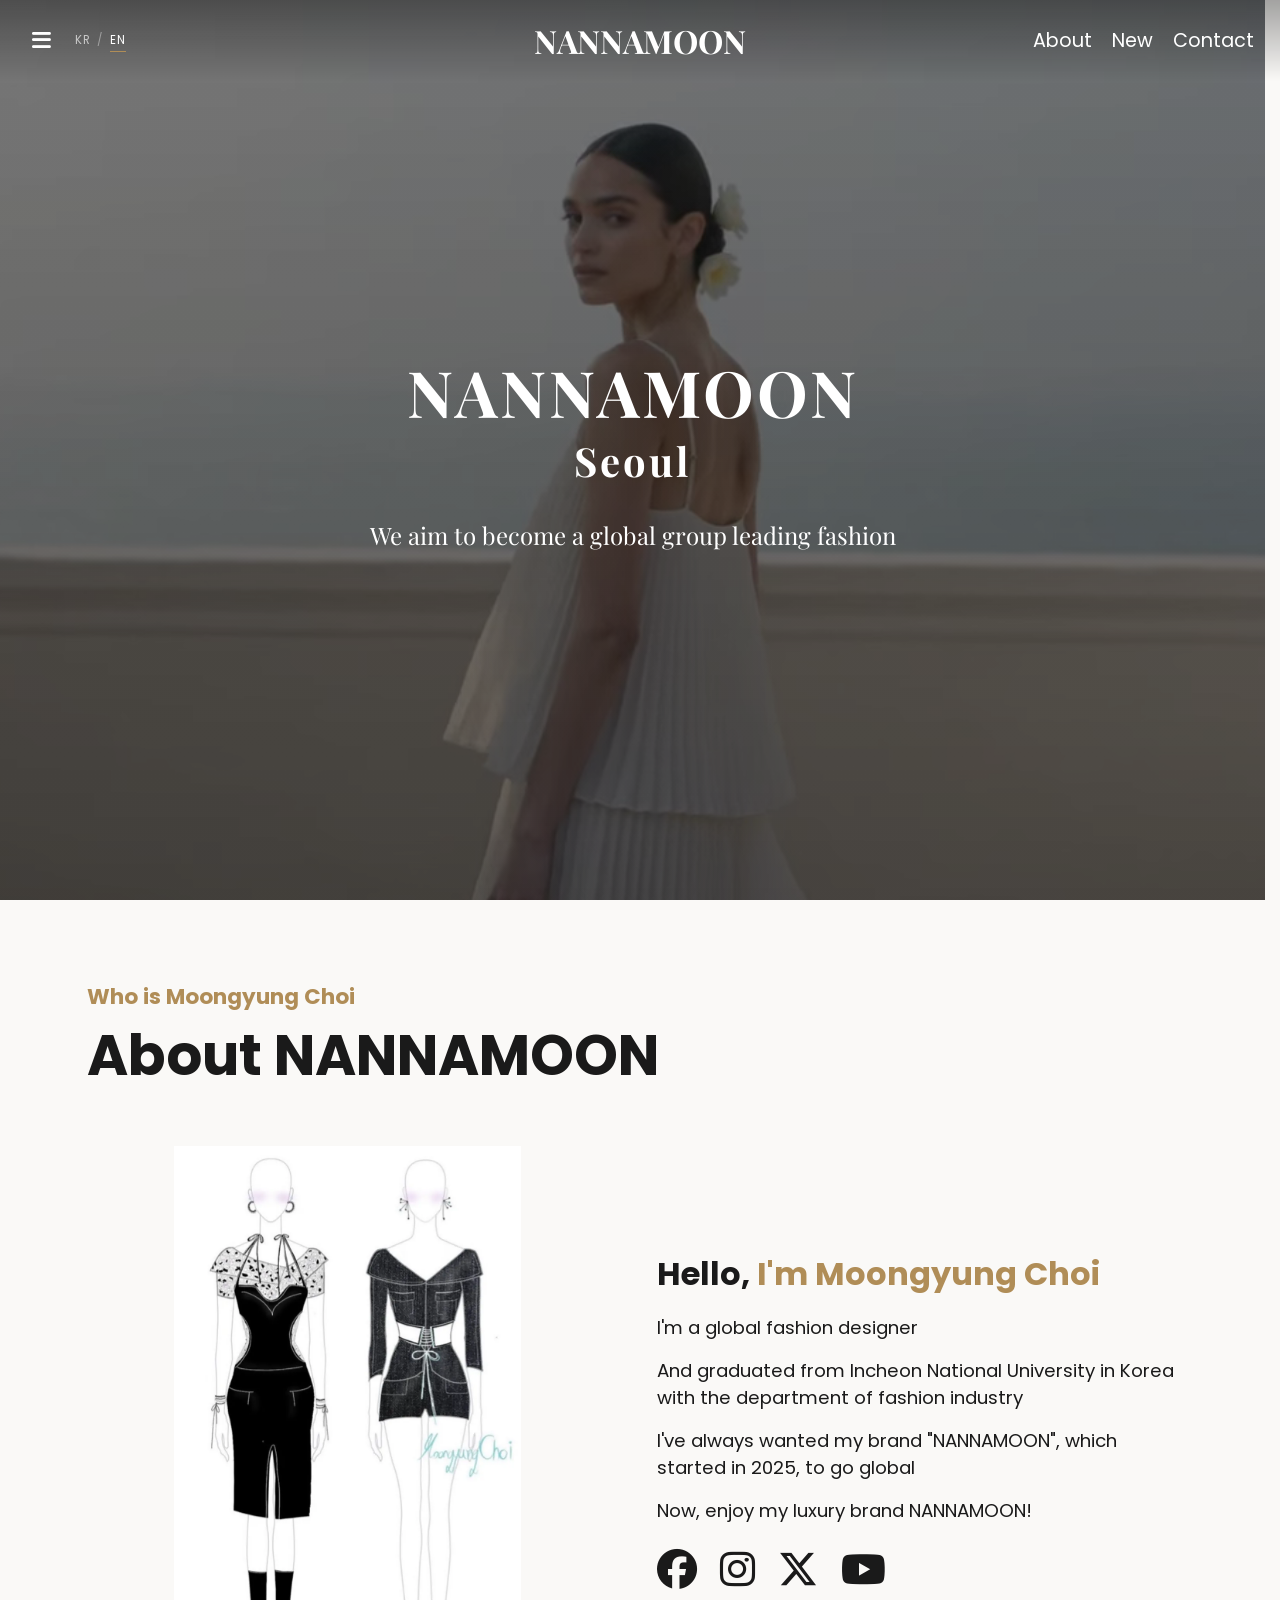
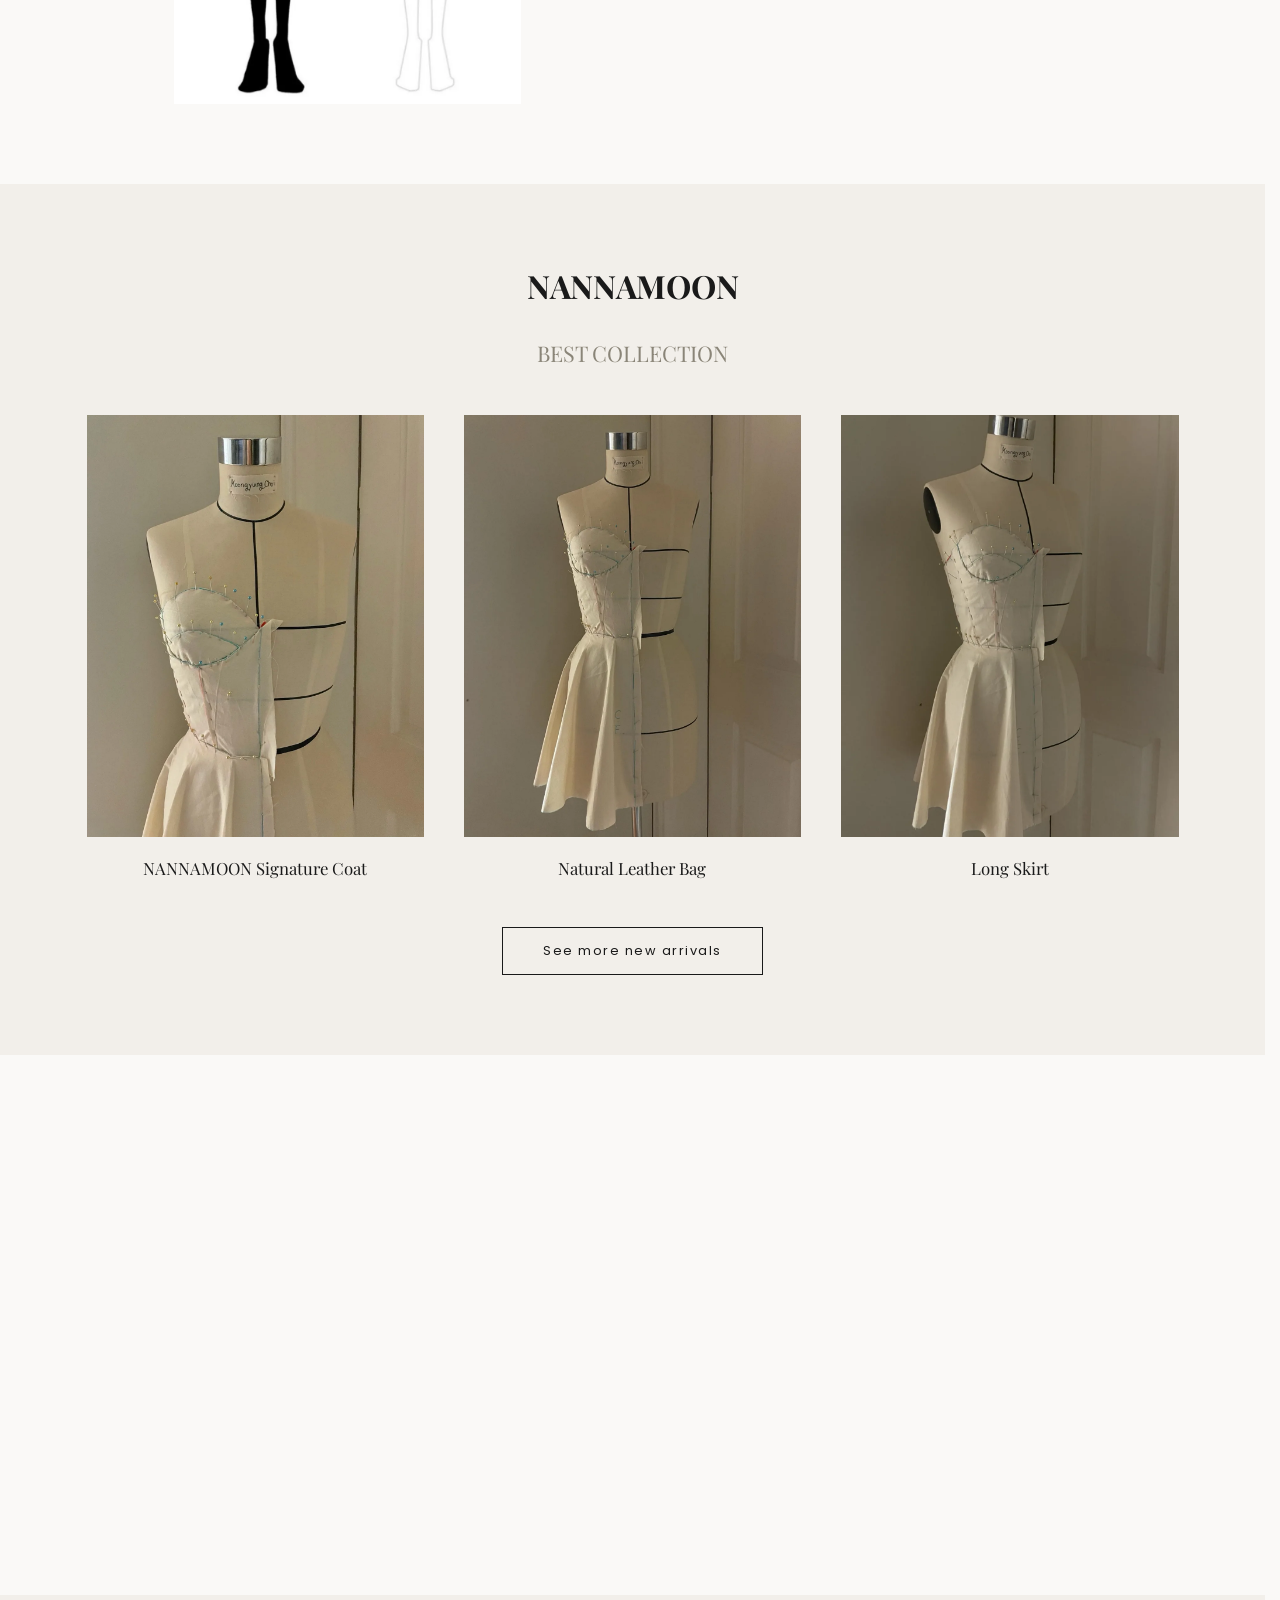
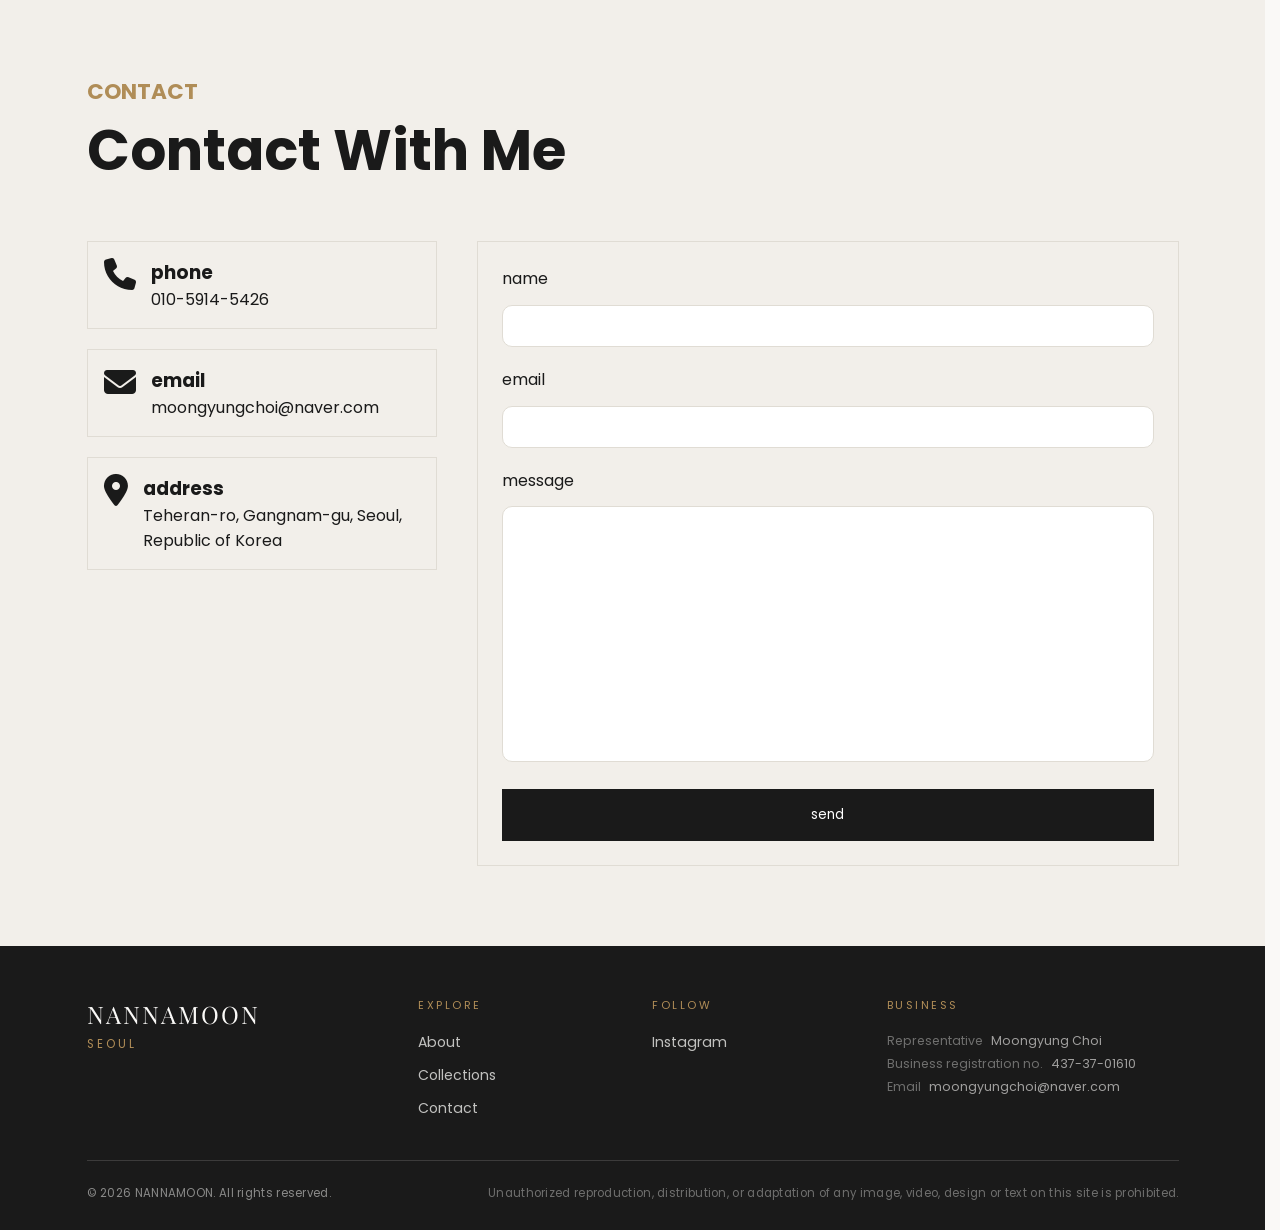
==== commit 1ad98677: "feat : 브랜드명을 NANNAMOON으로 변경, 도시는 Seoul로 디자이너 이름(Moongyung Choi / 최문경)이 들어가는 자리는 그대로 두고 브랜드를 가리키는 표기만" ====
--- a/index.html
+++ b/index.html
@@ -3,9 +3,9 @@
 <head>
     <meta charset="UTF-8">
     <meta name="viewport" content="width=device-width, initial-scale=1.0">
-    <title data-i18n="meta.title.index">Moongyung Choi — Paris</title>
+    <title data-i18n="meta.title.index">NANNAMOON — Seoul</title>
     <meta name="description" data-i18n-content="meta.desc.index"
-          content="A luxury fashion brand founded in 2025 by designer Moongyung Choi. Discover the Moongyung Choi collection.">
+          content="A luxury fashion brand founded in 2025 by designer Moongyung Choi. Discover the NANNAMOON collection.">
     <link rel="canonical" href="https://gilyoung7.github.io/moongyungChoi-web/">
     <meta name="theme-color" content="#1a1a1a">
 
@@ -17,8 +17,8 @@
     <!--카톡·인스타·슬랙 등에 링크를 보낼 때 뜨는 미리보기 카드.
         og:image는 반드시 전체 주소여야 합니다.-->
     <meta property="og:type" content="website">
-    <meta property="og:site_name" content="Moongyung Choi">
-    <meta property="og:title" content="Moongyung Choi — Paris">
+    <meta property="og:site_name" content="NANNAMOON">
+    <meta property="og:title" content="NANNAMOON — Seoul">
     <meta property="og:description" content="A luxury fashion brand founded in 2025 by designer Moongyung Choi.">
     <meta property="og:url" content="https://gilyoung7.github.io/moongyungChoi-web/">
     <meta property="og:image" content="https://gilyoung7.github.io/moongyungChoi-web/images/og-image.jpg">
@@ -49,7 +49,7 @@
                 </div>
             </div>
             <h1>
-                <button data-animation-scroll="true" data-target="#main" aria-label="Back to top" data-i18n-aria-label="aria.top">Moongyung Choi</button>
+                <button data-animation-scroll="true" data-target="#main" aria-label="Back to top" data-i18n-aria-label="aria.top">NANNAMOON</button>
             </h1>
             <nav>
                 <ul>
@@ -65,7 +65,7 @@
     <aside class="drawer" id="drawer" aria-label="Full menu" data-i18n-aria-label="aria.drawer" inert>
         <div class="drawer-inner">
             <div class="drawer-top">
-                <p class="drawer-brand">Moongyung Choi</p>
+                <p class="drawer-brand">NANNAMOON</p>
                 <button class="drawer-close" type="button" aria-label="Close menu" data-i18n-aria-label="aria.menuClose">
                     <i class="fa-solid fa-xmark"></i>
                 </button>
@@ -213,8 +213,8 @@
             <source src="videos/main.mp4" type="video/mp4">
         </video>
         <div class="container">
-            <h2>Moongyung Choi</h2>
-            <h3>Paris</h3>
+            <h2>NANNAMOON</h2>
+            <h3>Seoul</h3>
             <!--이 문구는 브랜드 슬로건이라 한국어로 볼 때도 영어 그대로 둡니다.
                 (그래서 data-i18n을 달지 않습니다)-->
             <p>We aim to become a global group leading fashion</p>
@@ -225,7 +225,7 @@
         <div class="container">
             <div class="title">
                 <h4 data-i18n="about.eyebrow">Who is Moongyung Choi</h4>
-                <h2 data-i18n="about.title">About Moongyung Choi</h2>
+                <h2 data-i18n="about.title">About NANNAMOON</h2>
             </div>
             <div class="about-self">
                 <div class="left">
@@ -239,8 +239,8 @@
                     <h3><span data-i18n="about.greeting">Hello,</span> <span class="accent" data-i18n="about.name">I'm Moongyung Choi</span></h3>
                     <p data-i18n="about.p1">I'm a global fashion designer</p>
                     <p data-i18n="about.p2">And graduated from Incheon National University in Korea with the department of fashion industry</p>
-                    <p data-i18n="about.p3">I've always wanted my brand "Moongyung Choi", which started in 2025, to go global</p>
-                    <p data-i18n="about.p4">Now, enjoy my luxury brand Moongyung Choi!</p>
+                    <p data-i18n="about.p3">I've always wanted my brand "NANNAMOON", which started in 2025, to go global</p>
+                    <p data-i18n="about.p4">Now, enjoy my luxury brand NANNAMOON!</p>
                     <div class="social">
                         <a href="">
                             <i class="fa-brands fa-facebook"></i>
@@ -263,16 +263,16 @@
     <section id="new">
         <div class="container">
             <div class="title">
-                <h4>Moongyung Choi</h4>
+                <h4>NANNAMOON</h4>
                 <h3 data-i18n="new.title">BEST COLLECTION</h3>
             </div>
             <div class="newproduct">
                 <div class="left">
                     <picture>
                         <source srcset="images/new1.webp" type="image/webp">
-                        <img src="images/new1.JPG" alt="Moongyung Choi Signature Coat" data-i18n-alt="new.item1" loading="lazy" width="1152" height="1440">
+                        <img src="images/new1.JPG" alt="NANNAMOON Signature Coat" data-i18n-alt="new.item1" loading="lazy" width="1152" height="1440">
                     </picture>
-                    <p data-i18n="new.item1">Moongyung Choi Signature Coat</p>
+                    <p data-i18n="new.item1">NANNAMOON Signature Coat</p>
                 </div>
                 <div class="center">
                     <picture>
@@ -361,8 +361,8 @@
         <div class="container">
             <div class="footer-main">
                 <div class="footer-brand">
-                    <p class="footer-wordmark">Moongyung Choi</p>
-                    <p class="footer-place">Paris</p>
+                    <p class="footer-wordmark">NANNAMOON</p>
+                    <p class="footer-place">Seoul</p>
                 </div>
                 <nav class="footer-col">
                     <h3 data-i18n="footer.explore">Explore</h3>
@@ -395,7 +395,7 @@
             </div>
 
             <div class="footer-bottom">
-                <p class="footer-copy">&copy; 2026 Moongyung Choi. All rights reserved.</p>
+                <p class="footer-copy">&copy; 2026 NANNAMOON. All rights reserved.</p>
                 <p class="footer-notice" data-i18n="footer.notice">
                     Unauthorized reproduction, distribution, or adaptation of any image, video, design or text on this site is prohibited.
                 </p>
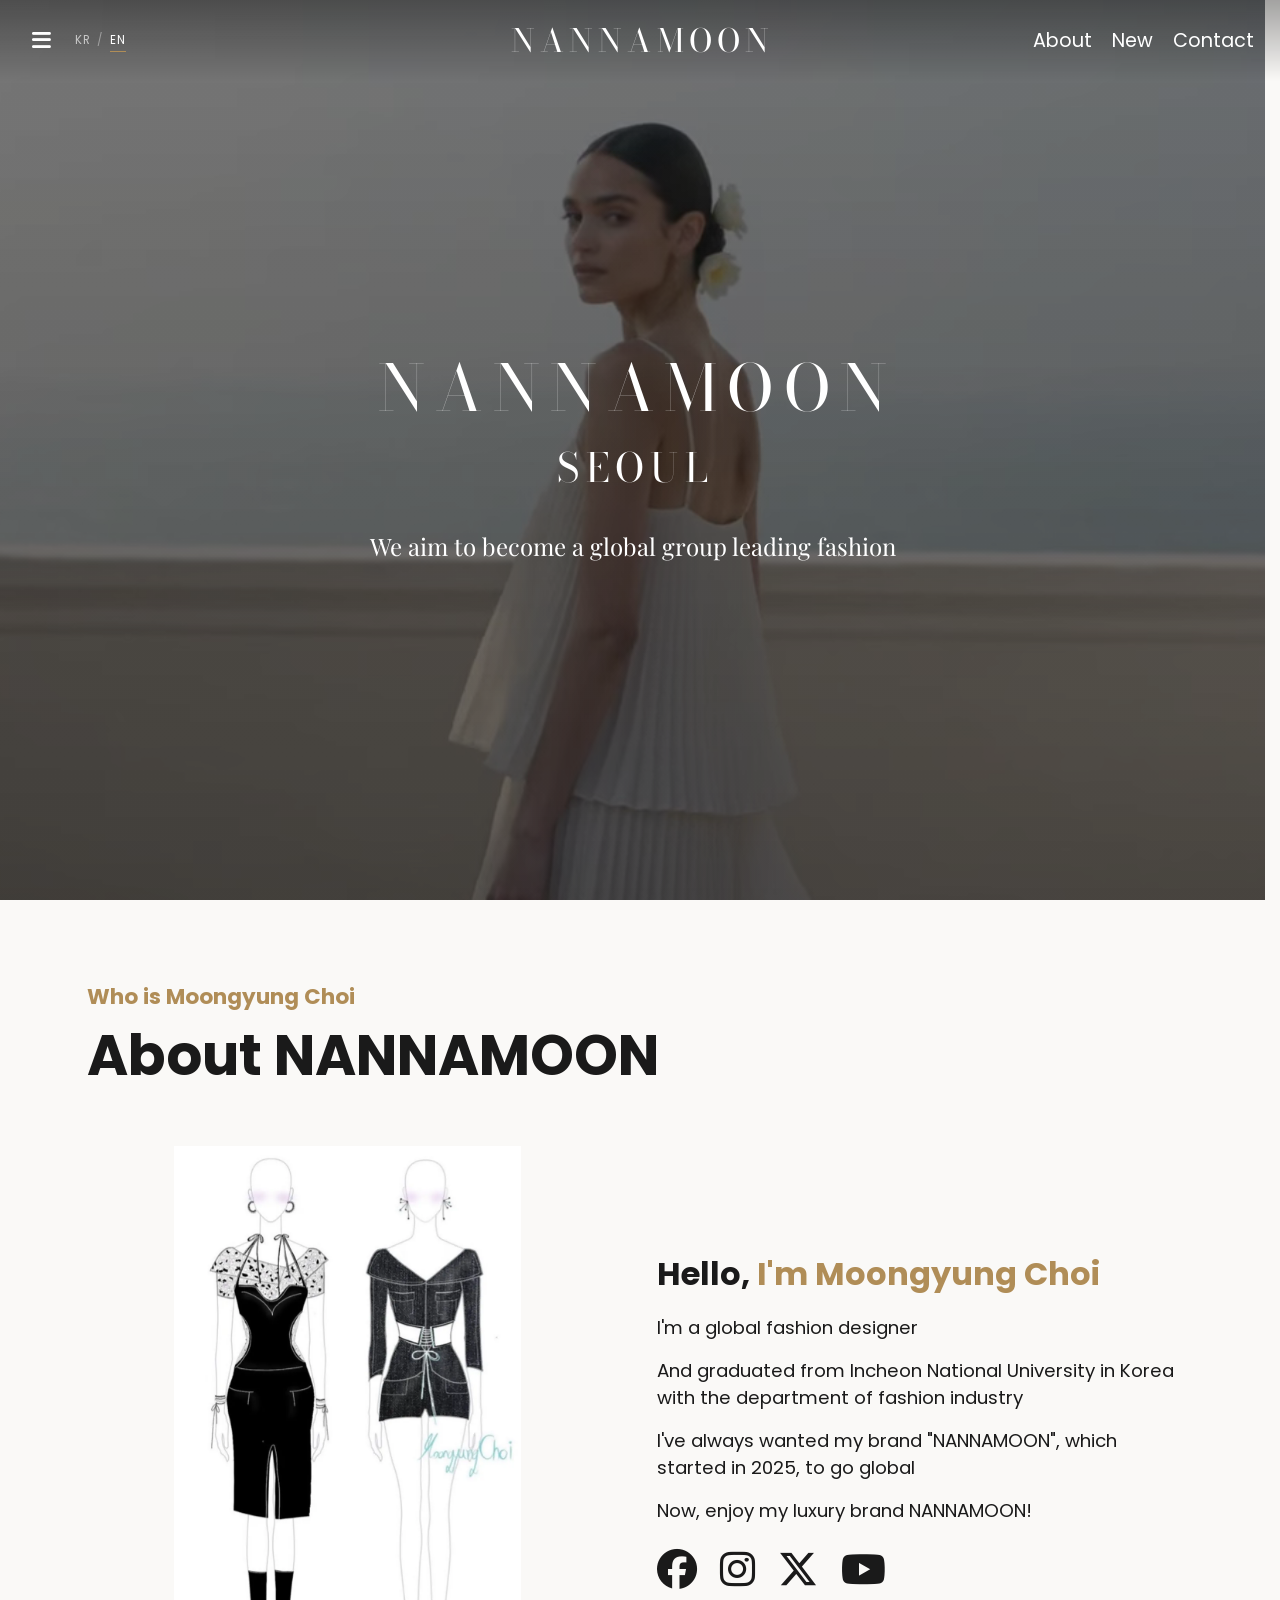
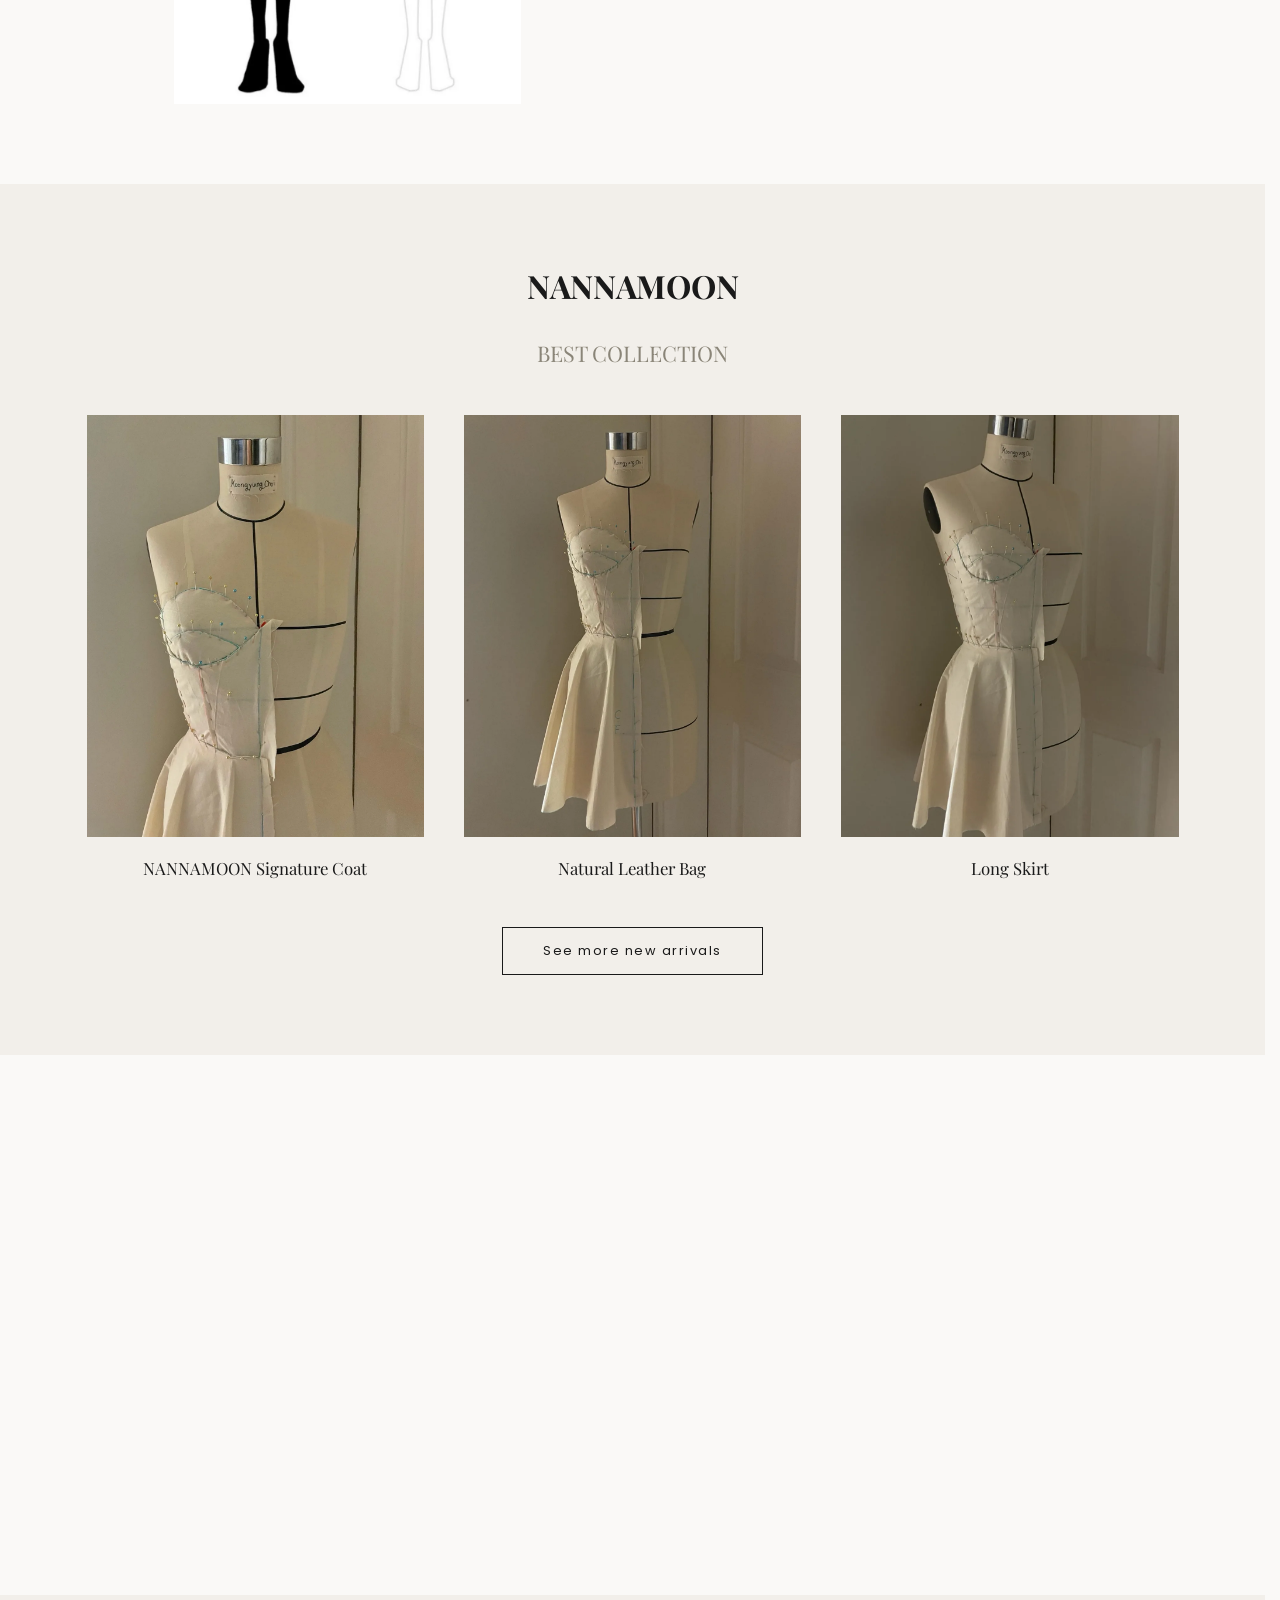
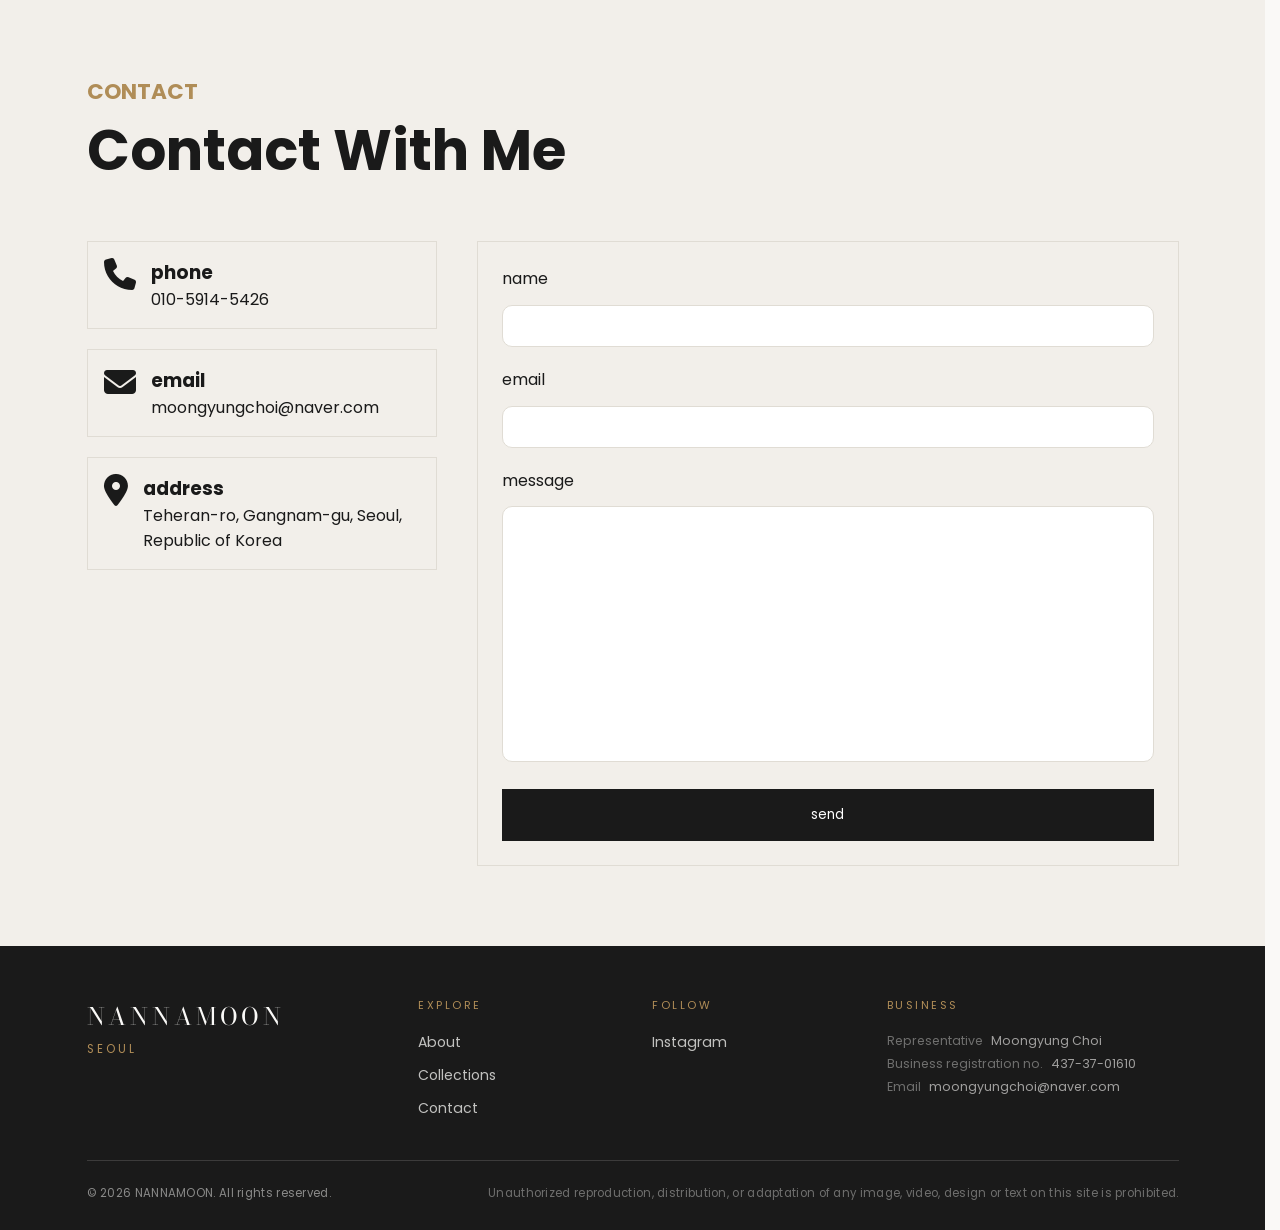
==== commit 58c19187: "feat : 공유 카드를 NANNAMOON / SEOUL로 교체 카톡·인스타 등에 링크를 보낼 때 아직 MOONGYUNG CHOI / PARIS가 떴습니다.  - images/og" ====
--- a/index.html
+++ b/index.html
@@ -21,7 +21,7 @@
     <meta property="og:title" content="NANNAMOON — Seoul">
     <meta property="og:description" content="A luxury fashion brand founded in 2025 by designer Moongyung Choi.">
     <meta property="og:url" content="https://gilyoung7.github.io/moongyungChoi-web/">
-    <meta property="og:image" content="https://gilyoung7.github.io/moongyungChoi-web/images/og-image.jpg">
+    <meta property="og:image" content="https://gilyoung7.github.io/moongyungChoi-web/images/og-nannamoon.jpg">
     <meta property="og:image:width" content="1200">
     <meta property="og:image:height" content="630">
     <meta name="twitter:card" content="summary_large_image">
--- a/style.css
+++ b/style.css
@@ -1,4 +1,7 @@
-@import url('https://fonts.googleapis.com/css2?family=Playfair+Display:ital,wght@0,400..900;1,400..900&family=Poppins:wght@400;700&family=Varela&display=swap');
+/* Bodoni Moda는 브랜드 워드마크(NANNAMOON)에만 씁니다.
+   로고와 같은 디도네 계열이라 획 대비가 크고 헤어라인이 얇습니다.
+   본문과 제목은 계속 Playfair Display를 쓰므로 400 하나만 받아옵니다. */
+@import url('https://fonts.googleapis.com/css2?family=Playfair+Display:ital,wght@0,400..900;1,400..900&family=Bodoni+Moda:wght@400&family=Poppins:wght@400;700&family=Varela&display=swap');
 :root{
     --color-bg: #faf9f7;      /* 오프화이트 배경 */
     --color-bg-alt: #f2efea;  /* 섹션 교차 배경 */
@@ -1195,3 +1198,35 @@
     }
 }
 
+
+/* ===== 브랜드 워드마크 ===== */
+/* 로고(NANNAMOON / SEOUL)의 인상을 따라 가는 획에 자간을 넓게 벌린다.
+   본문 제목은 계속 Playfair Display를 쓰고, 여기 적힌 곳만 서체가 다르다.
+
+   이 규칙은 파일 맨 아래에 둬야 한다. 위쪽의 header h1 / .hero h2 /
+   .drawer-brand / .footer-wordmark 선언과 선택자 우선순위가 같아서,
+   먼저 오면 그쪽에 덮인다. */
+header h1 button,
+header h1 a,
+.hero h2,
+.hero h3,
+.drawer-brand,
+.footer-wordmark{
+    font-family: "Bodoni Moda", serif;
+    font-weight: 400;
+    letter-spacing: 0.16em;
+}
+/* 자간은 마지막 글자 뒤에도 붙어 상자가 그만큼 넓어진다.
+   가운데 정렬된 워드마크는 그 빈칸 때문에 왼쪽으로 치우쳐 보이므로,
+   앞에도 같은 여백을 줘 좌우를 맞춘다. */
+header h1 button,
+header h1 a,
+.hero h2,
+.hero h3{
+    text-indent: 0.16em;
+}
+/* 로고와 같이 도시명은 대문자로. 자간을 벌린 상태에서 소문자를 쓰면
+   글자가 흩어져 보인다. (HTML에는 Seoul로 적어 두고 표시만 바꾼다) */
+.hero h3{
+    text-transform: uppercase;
+}
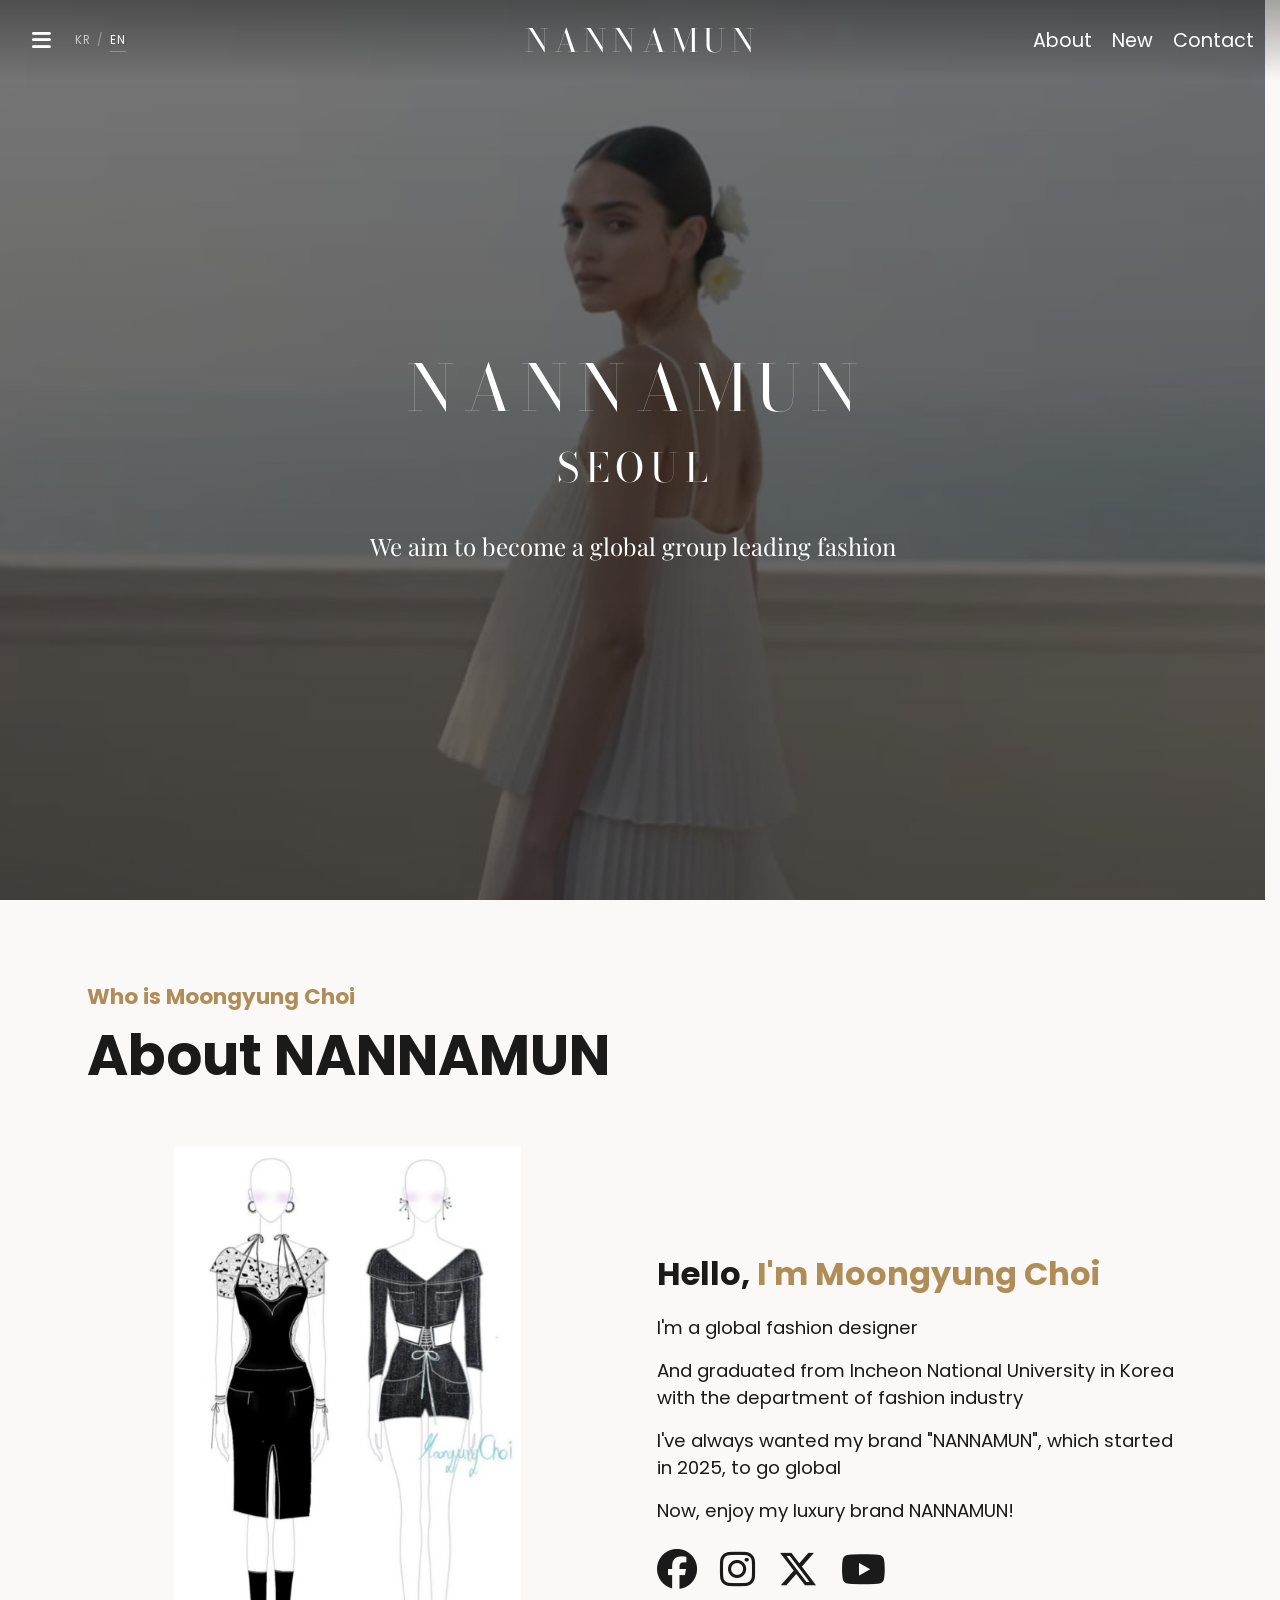
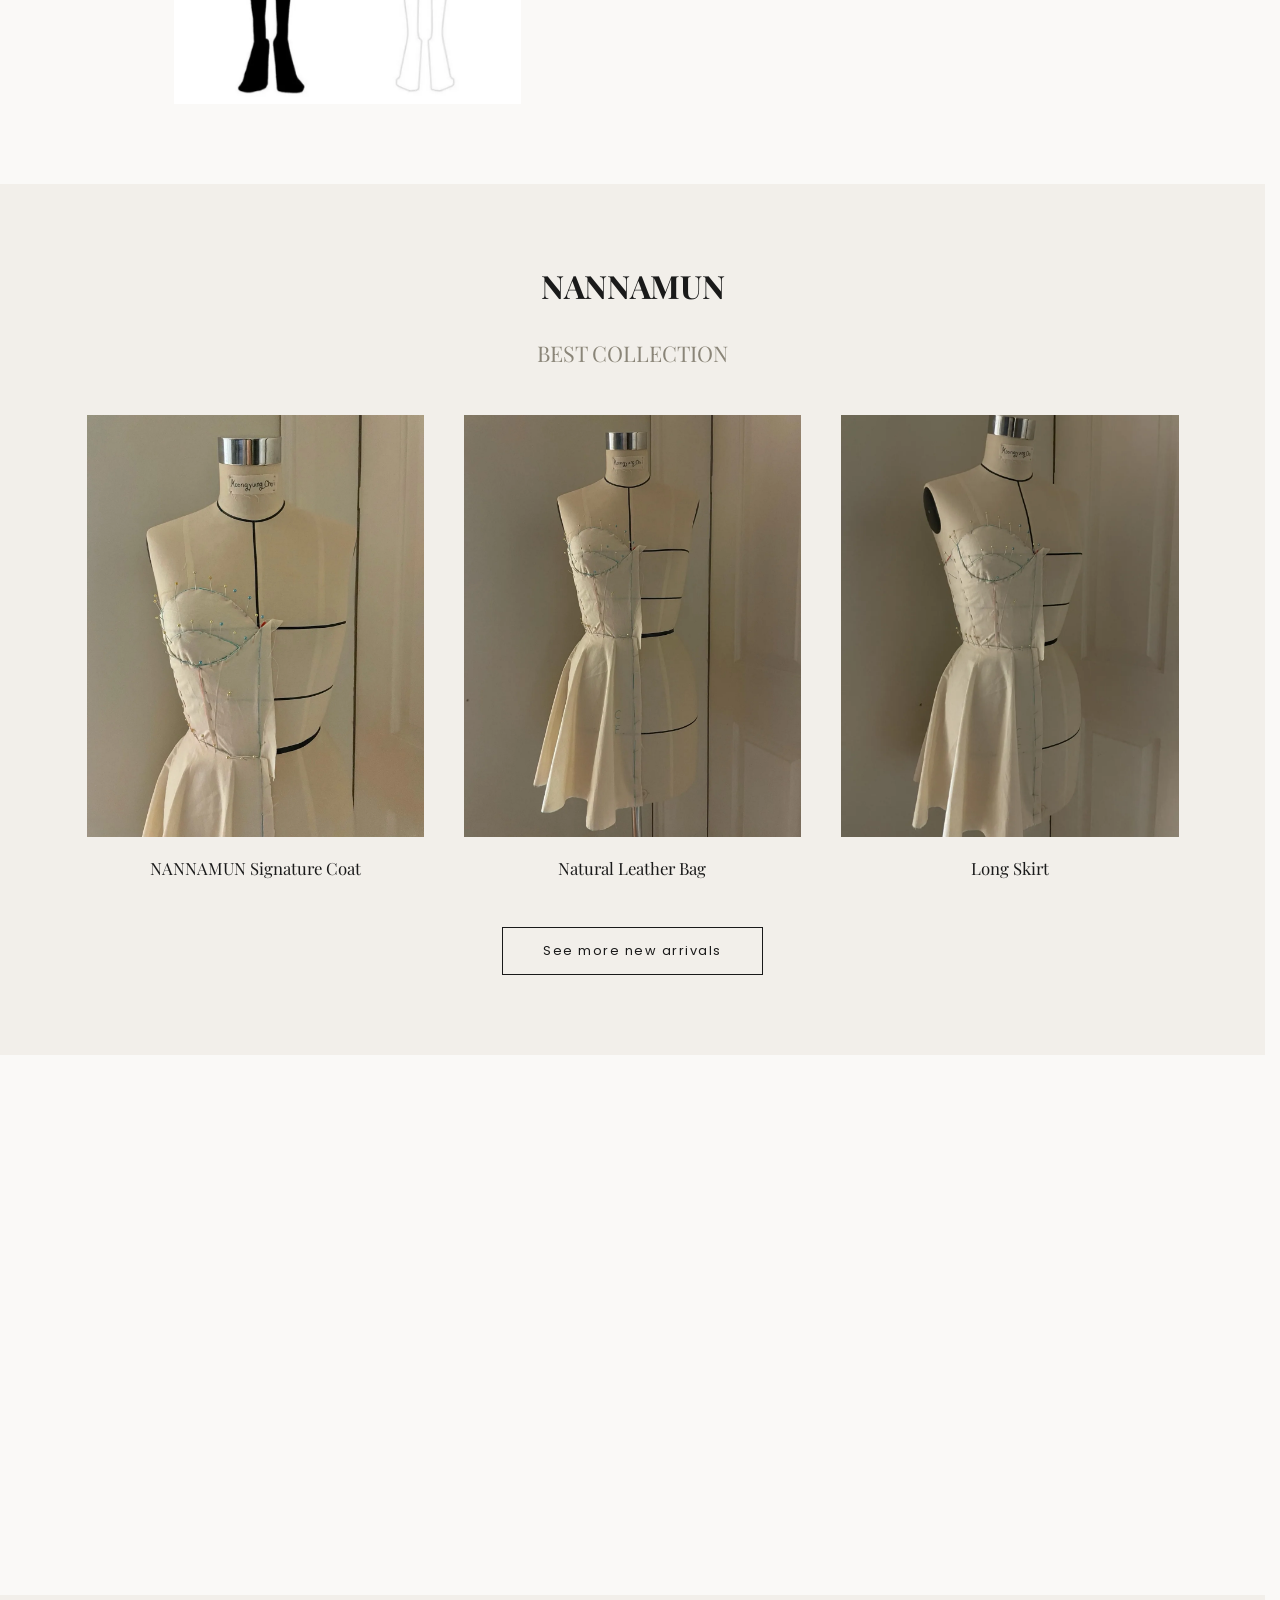
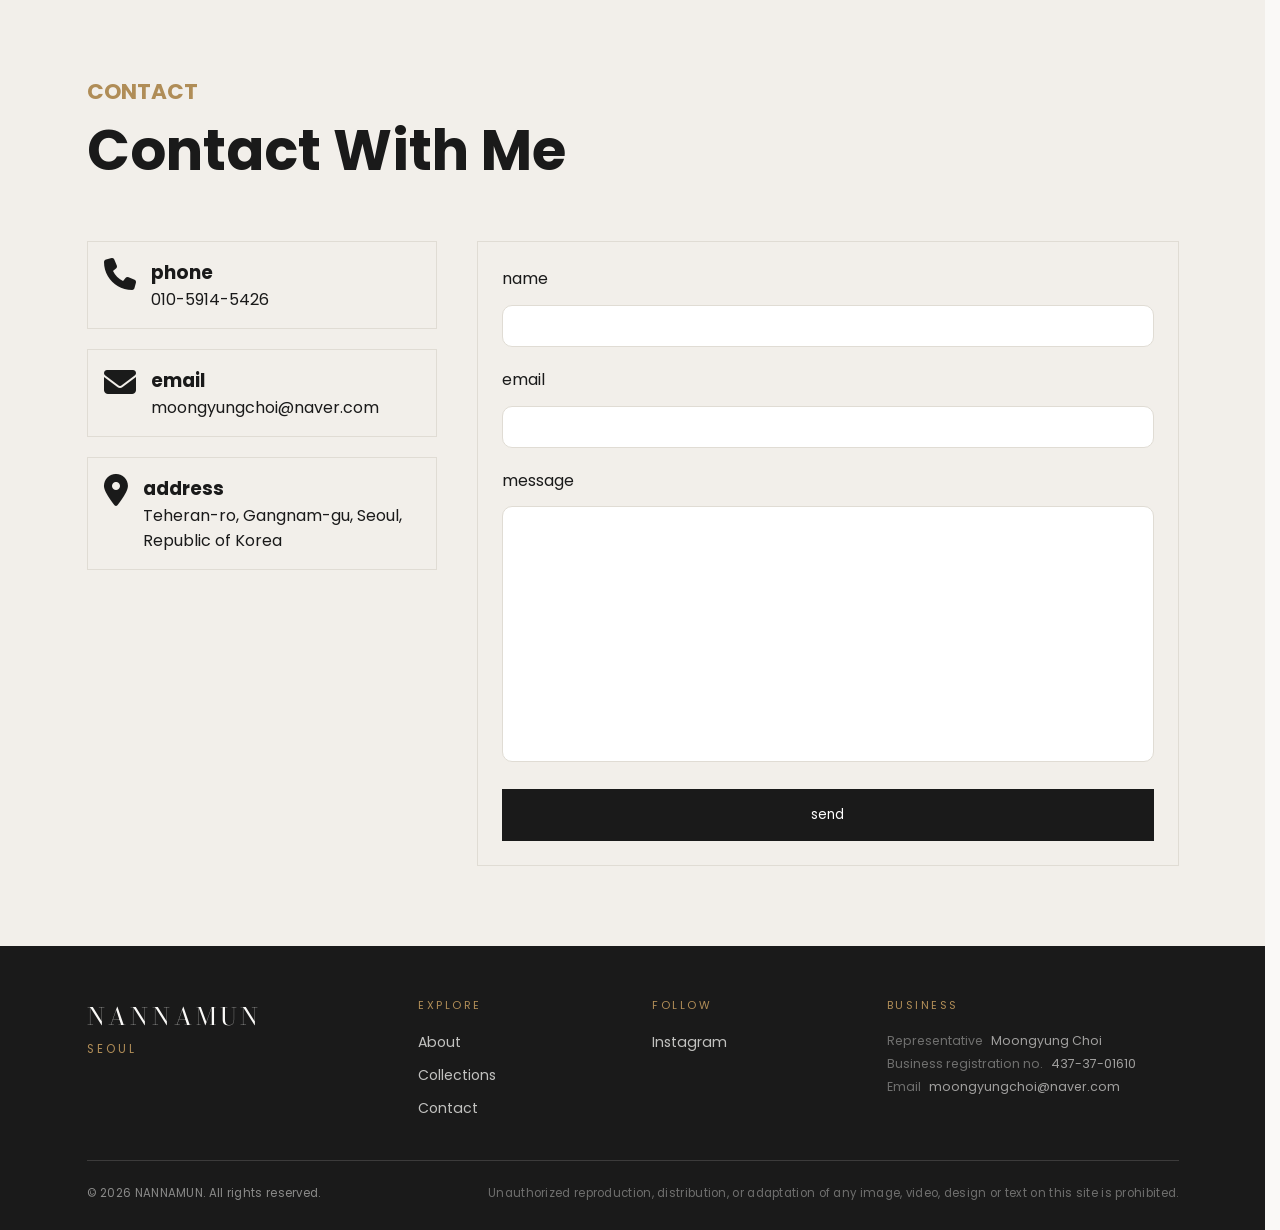
==== commit 6a552284: "fix : 브랜드명 철자를 NANNAMUN으로 정정 NANNAMOON으로 되어 있던 52곳을 모두 고쳤습니다.  - 세 페이지의 워드마크·제목·OG 태그·소개 문구·상품명·저작권 " ====
--- a/index.html
+++ b/index.html
@@ -3,9 +3,9 @@
 <head>
     <meta charset="UTF-8">
     <meta name="viewport" content="width=device-width, initial-scale=1.0">
-    <title data-i18n="meta.title.index">NANNAMOON — Seoul</title>
+    <title data-i18n="meta.title.index">NANNAMUN — Seoul</title>
     <meta name="description" data-i18n-content="meta.desc.index"
-          content="A luxury fashion brand founded in 2025 by designer Moongyung Choi. Discover the NANNAMOON collection.">
+          content="A luxury fashion brand founded in 2025 by designer Moongyung Choi. Discover the NANNAMUN collection.">
     <link rel="canonical" href="https://gilyoung7.github.io/moongyungChoi-web/">
     <meta name="theme-color" content="#1a1a1a">
 
@@ -17,11 +17,11 @@
     <!--카톡·인스타·슬랙 등에 링크를 보낼 때 뜨는 미리보기 카드.
         og:image는 반드시 전체 주소여야 합니다.-->
     <meta property="og:type" content="website">
-    <meta property="og:site_name" content="NANNAMOON">
-    <meta property="og:title" content="NANNAMOON — Seoul">
+    <meta property="og:site_name" content="NANNAMUN">
+    <meta property="og:title" content="NANNAMUN — Seoul">
     <meta property="og:description" content="A luxury fashion brand founded in 2025 by designer Moongyung Choi.">
     <meta property="og:url" content="https://gilyoung7.github.io/moongyungChoi-web/">
-    <meta property="og:image" content="https://gilyoung7.github.io/moongyungChoi-web/images/og-nannamoon.jpg">
+    <meta property="og:image" content="https://gilyoung7.github.io/moongyungChoi-web/images/og-nannamun.jpg">
     <meta property="og:image:width" content="1200">
     <meta property="og:image:height" content="630">
     <meta name="twitter:card" content="summary_large_image">
@@ -49,7 +49,7 @@
                 </div>
             </div>
             <h1>
-                <button data-animation-scroll="true" data-target="#main" aria-label="Back to top" data-i18n-aria-label="aria.top">NANNAMOON</button>
+                <button data-animation-scroll="true" data-target="#main" aria-label="Back to top" data-i18n-aria-label="aria.top">NANNAMUN</button>
             </h1>
             <nav>
                 <ul>
@@ -65,7 +65,7 @@
     <aside class="drawer" id="drawer" aria-label="Full menu" data-i18n-aria-label="aria.drawer" inert>
         <div class="drawer-inner">
             <div class="drawer-top">
-                <p class="drawer-brand">NANNAMOON</p>
+                <p class="drawer-brand">NANNAMUN</p>
                 <button class="drawer-close" type="button" aria-label="Close menu" data-i18n-aria-label="aria.menuClose">
                     <i class="fa-solid fa-xmark"></i>
                 </button>
@@ -213,7 +213,7 @@
             <source src="videos/main.mp4" type="video/mp4">
         </video>
         <div class="container">
-            <h2>NANNAMOON</h2>
+            <h2>NANNAMUN</h2>
             <h3>Seoul</h3>
             <!--이 문구는 브랜드 슬로건이라 한국어로 볼 때도 영어 그대로 둡니다.
                 (그래서 data-i18n을 달지 않습니다)-->
@@ -225,7 +225,7 @@
         <div class="container">
             <div class="title">
                 <h4 data-i18n="about.eyebrow">Who is Moongyung Choi</h4>
-                <h2 data-i18n="about.title">About NANNAMOON</h2>
+                <h2 data-i18n="about.title">About NANNAMUN</h2>
             </div>
             <div class="about-self">
                 <div class="left">
@@ -239,8 +239,8 @@
                     <h3><span data-i18n="about.greeting">Hello,</span> <span class="accent" data-i18n="about.name">I'm Moongyung Choi</span></h3>
                     <p data-i18n="about.p1">I'm a global fashion designer</p>
                     <p data-i18n="about.p2">And graduated from Incheon National University in Korea with the department of fashion industry</p>
-                    <p data-i18n="about.p3">I've always wanted my brand "NANNAMOON", which started in 2025, to go global</p>
-                    <p data-i18n="about.p4">Now, enjoy my luxury brand NANNAMOON!</p>
+                    <p data-i18n="about.p3">I've always wanted my brand "NANNAMUN", which started in 2025, to go global</p>
+                    <p data-i18n="about.p4">Now, enjoy my luxury brand NANNAMUN!</p>
                     <div class="social">
                         <a href="">
                             <i class="fa-brands fa-facebook"></i>
@@ -263,16 +263,16 @@
     <section id="new">
         <div class="container">
             <div class="title">
-                <h4>NANNAMOON</h4>
+                <h4>NANNAMUN</h4>
                 <h3 data-i18n="new.title">BEST COLLECTION</h3>
             </div>
             <div class="newproduct">
                 <div class="left">
                     <picture>
                         <source srcset="images/new1.webp" type="image/webp">
-                        <img src="images/new1.JPG" alt="NANNAMOON Signature Coat" data-i18n-alt="new.item1" loading="lazy" width="1152" height="1440">
+                        <img src="images/new1.JPG" alt="NANNAMUN Signature Coat" data-i18n-alt="new.item1" loading="lazy" width="1152" height="1440">
                     </picture>
-                    <p data-i18n="new.item1">NANNAMOON Signature Coat</p>
+                    <p data-i18n="new.item1">NANNAMUN Signature Coat</p>
                 </div>
                 <div class="center">
                     <picture>
@@ -361,7 +361,7 @@
         <div class="container">
             <div class="footer-main">
                 <div class="footer-brand">
-                    <p class="footer-wordmark">NANNAMOON</p>
+                    <p class="footer-wordmark">NANNAMUN</p>
                     <p class="footer-place">Seoul</p>
                 </div>
                 <nav class="footer-col">
@@ -395,7 +395,7 @@
             </div>
 
             <div class="footer-bottom">
-                <p class="footer-copy">&copy; 2026 NANNAMOON. All rights reserved.</p>
+                <p class="footer-copy">&copy; 2026 NANNAMUN. All rights reserved.</p>
                 <p class="footer-notice" data-i18n="footer.notice">
                     Unauthorized reproduction, distribution, or adaptation of any image, video, design or text on this site is prohibited.
                 </p>
--- a/style.css
+++ b/style.css
@@ -1,4 +1,4 @@
-/* Bodoni Moda는 브랜드 워드마크(NANNAMOON)에만 씁니다.
+/* Bodoni Moda는 브랜드 워드마크(NANNAMUN)에만 씁니다.
    로고와 같은 디도네 계열이라 획 대비가 크고 헤어라인이 얇습니다.
    본문과 제목은 계속 Playfair Display를 쓰므로 400 하나만 받아옵니다. */
 @import url('https://fonts.googleapis.com/css2?family=Playfair+Display:ital,wght@0,400..900;1,400..900&family=Bodoni+Moda:wght@400&family=Poppins:wght@400;700&family=Varela&display=swap');
@@ -1200,7 +1200,7 @@
 
 
 /* ===== 브랜드 워드마크 ===== */
-/* 로고(NANNAMOON / SEOUL)의 인상을 따라 가는 획에 자간을 넓게 벌린다.
+/* 로고(NANNAMUN / SEOUL)의 인상을 따라 가는 획에 자간을 넓게 벌린다.
    본문 제목은 계속 Playfair Display를 쓰고, 여기 적힌 곳만 서체가 다르다.
 
    이 규칙은 파일 맨 아래에 둬야 한다. 위쪽의 header h1 / .hero h2 /
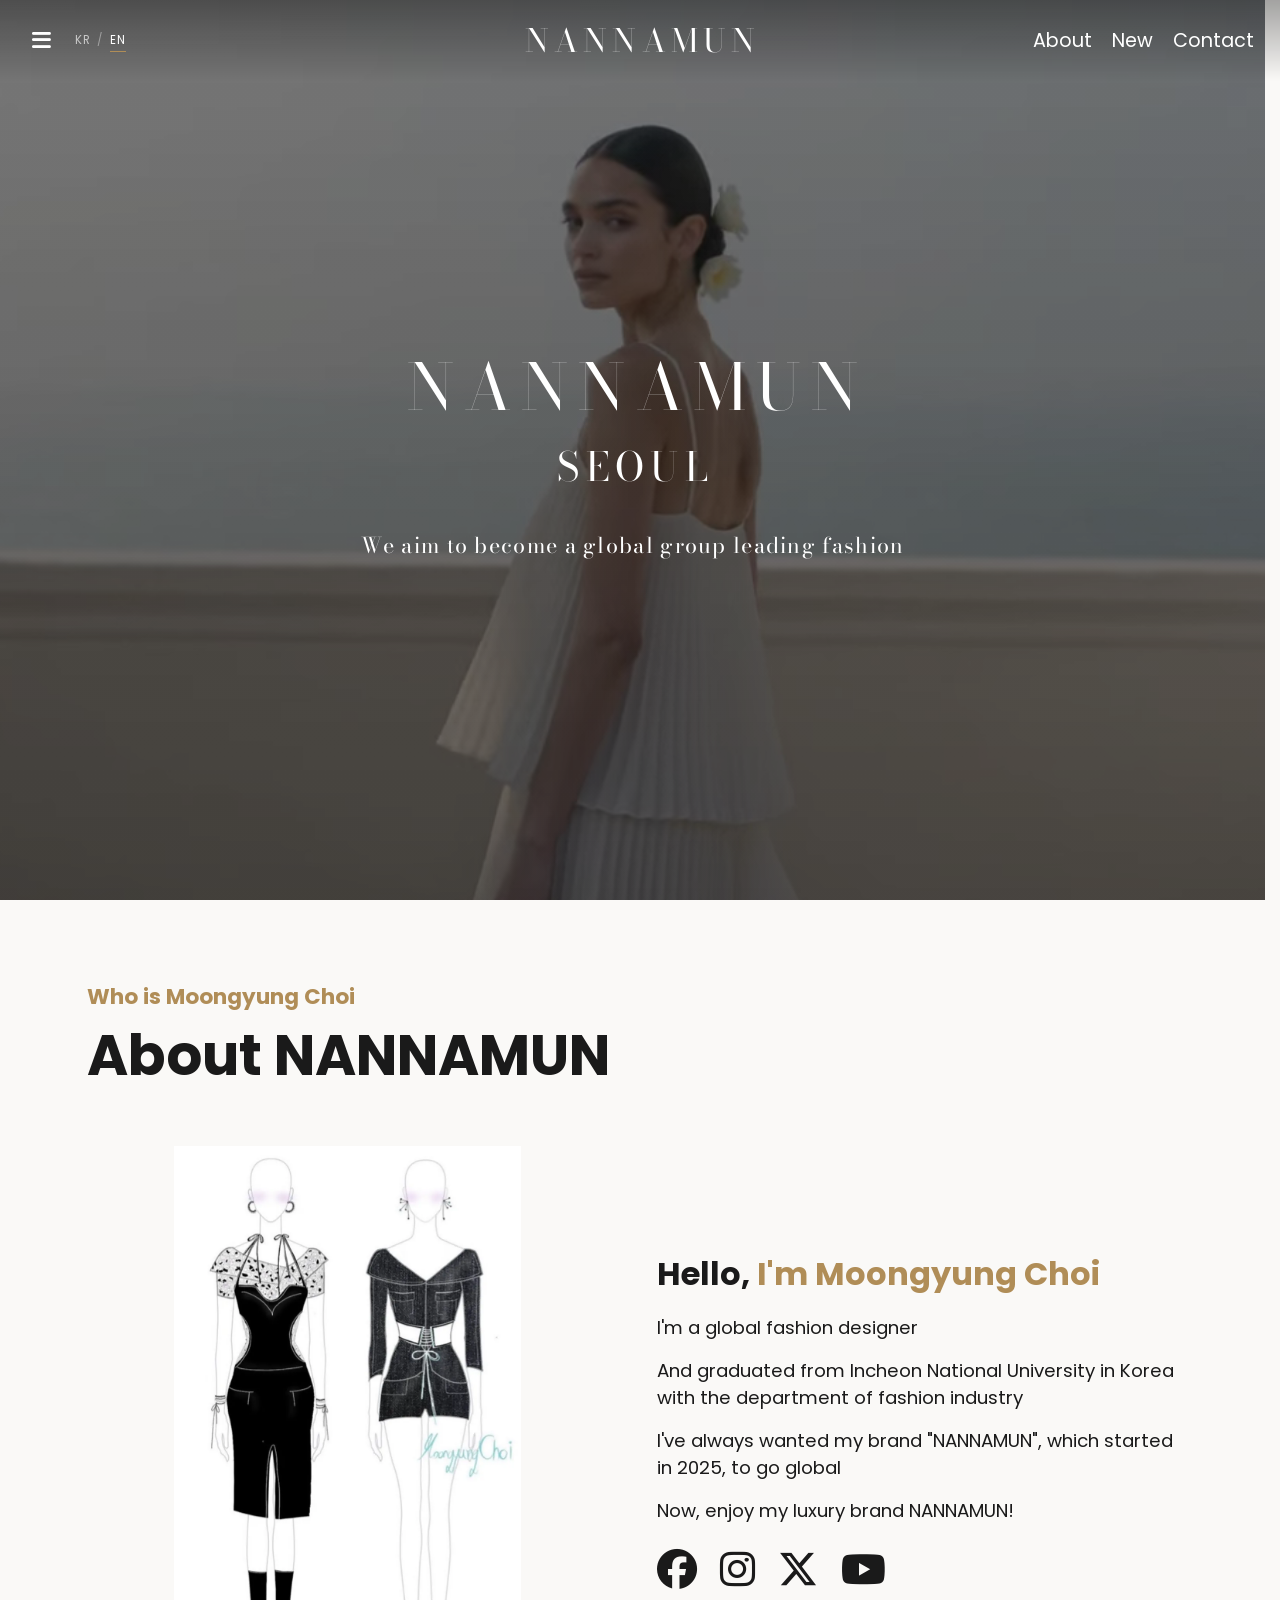
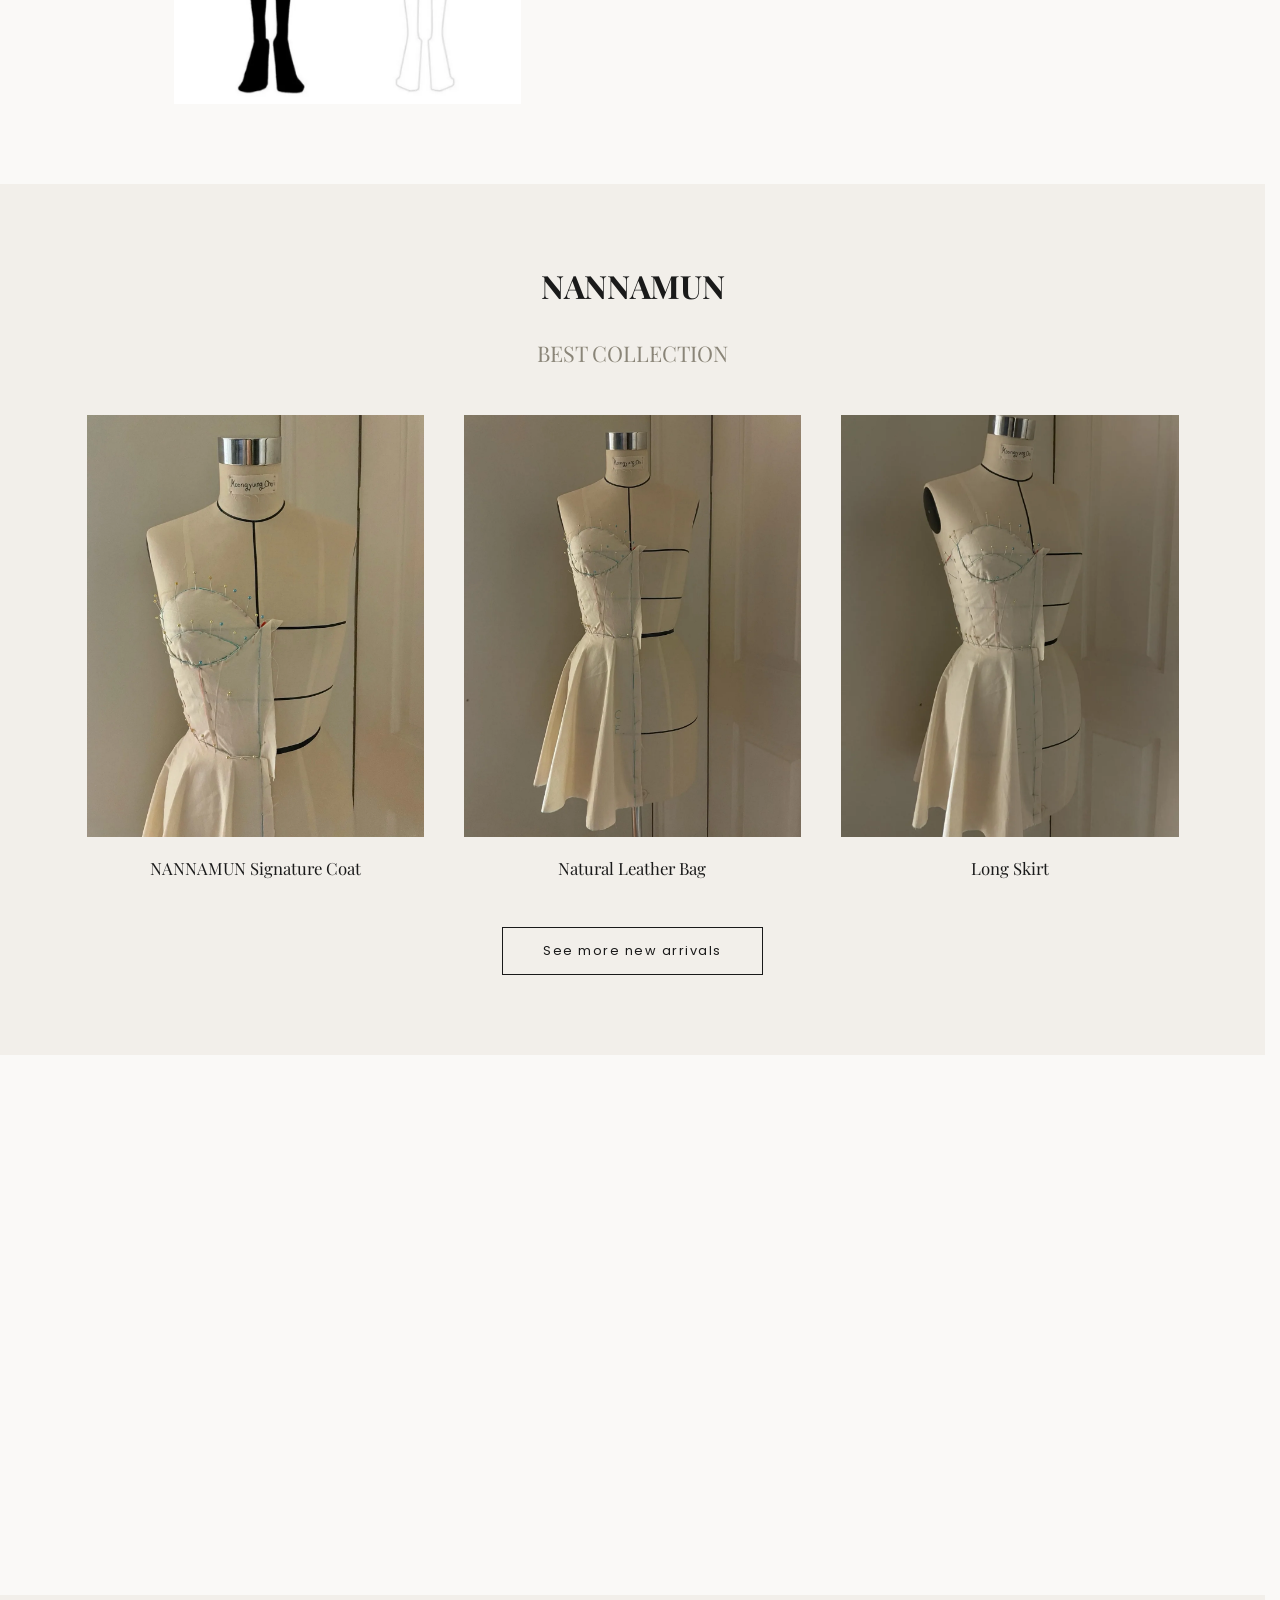
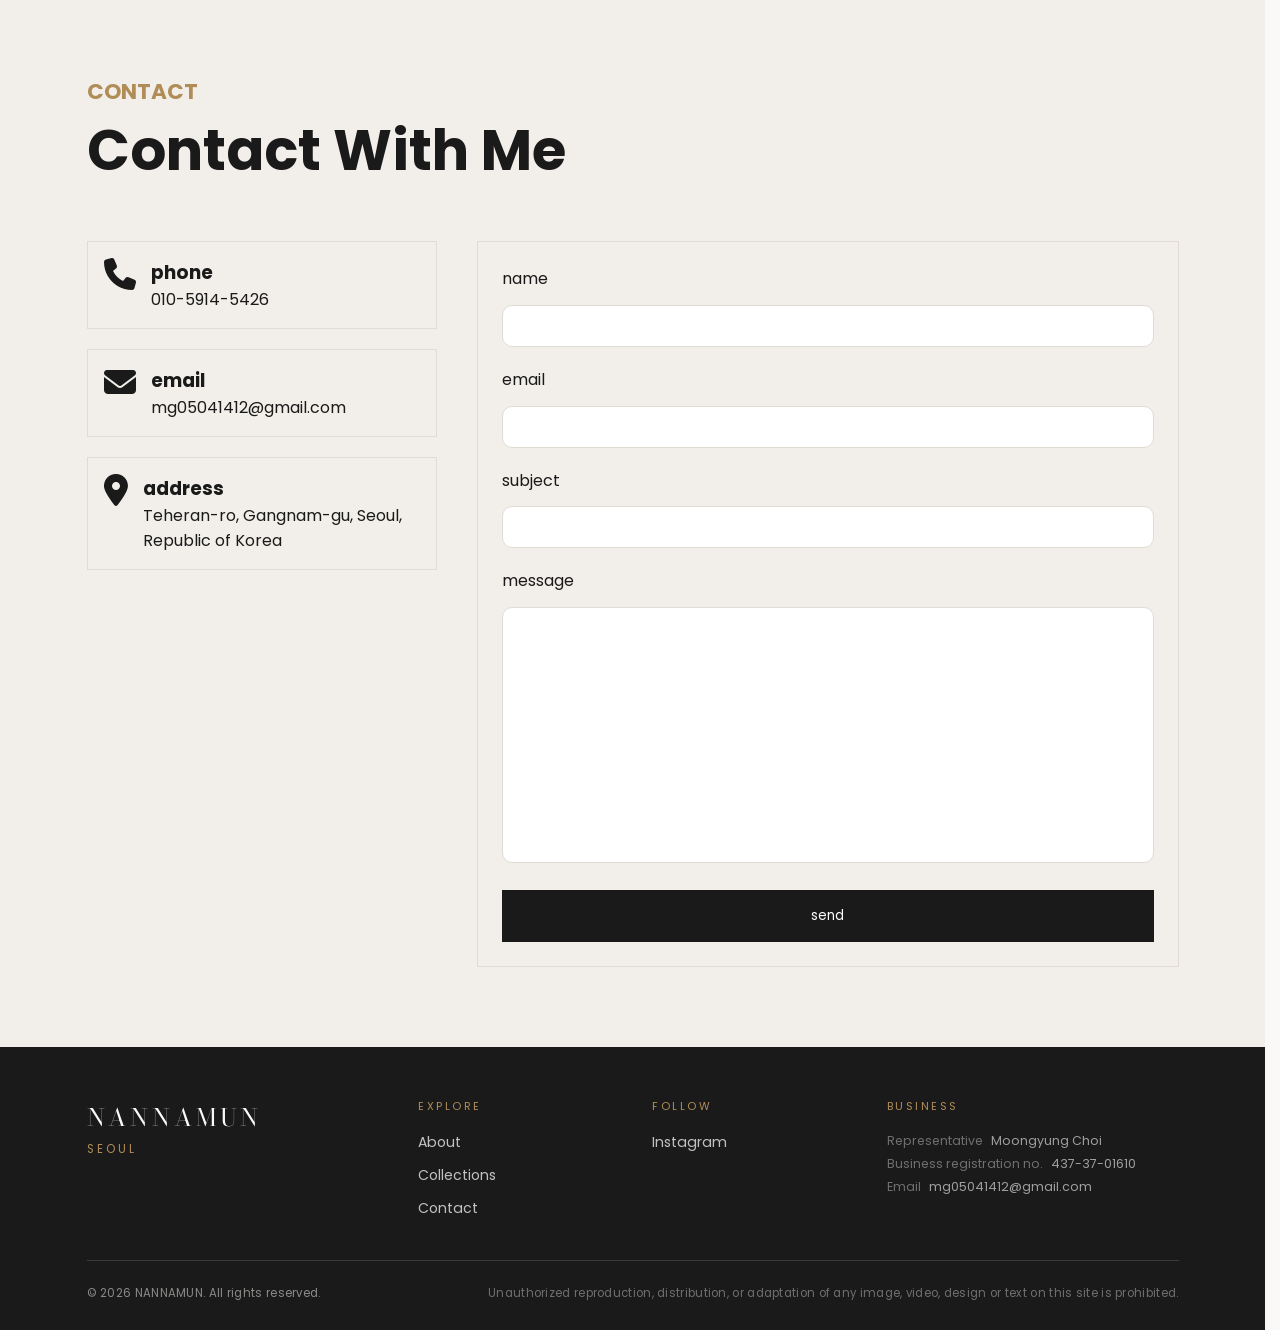
==== commit 41bde3ec: "feat : 문의 폼 실제 전송 연결 (Web3Forms) send를 눌러도 아무 데도 가지 않던 폼을 실제로 동작하게 만들었습니다.  - contact.js 추가: fetch로 " ====
--- a/index.html
+++ b/index.html
@@ -199,7 +199,7 @@
                     <a href="" aria-label="X"><i class="fa-brands fa-x-twitter"></i></a>
                     <a href="" aria-label="YouTube"><i class="fa-brands fa-youtube"></i></a>
                 </div>
-                <p class="drawer-contact">moongyungchoi@naver.com</p>
+                <p class="drawer-contact">mg05041412@gmail.com</p>
             </div>
         </div>
     </aside>
@@ -320,7 +320,7 @@
                         </div>
                         <div class="info-text">
                             <h3 data-i18n="contact.email">email</h3>
-                            <p><a href="mailto:moongyungchoi@naver.com">moongyungchoi@naver.com</a></p>
+                            <p><a href="mailto:mg05041412@gmail.com">mg05041412@gmail.com</a></p>
                         </div>
                     </div>
                     <div class="card">
@@ -334,10 +334,21 @@
                     </div>
                 </div>
                 <div class="right">
-                    <!--아직 받는 곳이 없어 전송해도 메일이 오지 않습니다.
-                        Formspree(formspree.io) 같은 무료 서비스에 가입한 뒤
-                        action="https://formspree.io/f/받은주소" method="post" 로 바꾸면 동작합니다.-->
-                    <form action="" method="post">
+                    <!--Web3Forms(web3forms.com)로 보냅니다.
+
+                        받는 주소는 아래 access_key에 묶여 있습니다. 여기 적혀 있지 않으니,
+                        받을 메일 주소를 바꾸려면 web3forms.com에서 새 키를 받아
+                        이 값만 교체하세요.
+
+                        이 키는 화면에 드러나도 되는 값입니다. 전송 전용이라
+                        남이 가져가도 메일함을 볼 수는 없습니다.
+
+                        메일 제목은 "NANNAMUN 문의 — (방문자가 적은 제목)" 형태로 갑니다.
+                        앞의 고정 문구는 contact.js에서 바꿉니다.-->
+                    <form action="https://api.web3forms.com/submit" method="post" id="contact-form">
+                        <input type="hidden" name="access_key" value="05ec2dec-032e-486a-9e2d-4435065adf70">
+                        <input type="hidden" name="from_name" value="NANNAMUN">
+
                         <div class="form-group">
                             <label for="name" data-i18n="form.name">name</label>
                             <input type="text" id="name" name="name" autocomplete="name" required>
@@ -346,11 +357,25 @@
                             <label for="email" data-i18n="form.email">email</label>
                             <input type="email" id="email" name="email" autocomplete="email" required>
                         </div>
+                        <!--여기 적은 글이 메일 제목이 됩니다.
+                            앞에 "NANNAMUN 문의 —"는 contact.js가 붙입니다.-->
+                        <div class="form-group">
+                            <label for="subject" data-i18n="form.subject">subject</label>
+                            <input type="text" id="subject" name="subject" maxlength="60" required>
+                        </div>
                         <div class="form-group">
                             <label for="msg" data-i18n="form.message">message</label>
                             <textarea id="msg" name="message" required></textarea>
                         </div>
+
+                        <!--사람 눈에는 보이지 않는 칸입니다. 스팸봇은 폼의 모든 칸을 채우기
+                            때문에, 여기가 채워져 있으면 사람이 아니라고 판단해 걸러냅니다.-->
+                        <input type="checkbox" name="botcheck" class="form-botcheck" tabindex="-1" autocomplete="off">
+
                         <button type="submit" data-i18n="form.send">send</button>
+                        <!--전송 결과를 이 자리에 보여줍니다. role/aria-live는 화면 낭독기가
+                            글자가 바뀐 것을 읽어주도록 하는 표시입니다.-->
+                        <p class="form-status" id="form-status" role="status" aria-live="polite" hidden></p>
                     </form>
                 </div>
             </div>
@@ -382,7 +407,7 @@
                     <h3 data-i18n="footer.business">Business</h3>
                     <p><span data-i18n="footer.ceo">Representative</span> <span data-i18n="footer.ceoName">Moongyung Choi</span></p>
                     <p><span data-i18n="footer.bizNo">Business registration no.</span> <span>437-37-01610</span></p>
-                    <p><span data-i18n="footer.email">Email</span> <span>moongyungchoi@naver.com</span></p>
+                    <p><span data-i18n="footer.email">Email</span> <span>mg05041412@gmail.com</span></p>
                     <!--판매를 시작하면 아래 항목도 채워 넣으세요.
                         통신판매업 신고번호는 관할 구청에 신고하면 발급됩니다.
 
@@ -418,5 +443,6 @@
     <script src="menu.js"></script>
     <script src="scroll.js"></script>
     <script src="reveal.js"></script>
+    <script src="contact.js"></script>
 </body>
 </html>
--- a/style.css
+++ b/style.css
@@ -250,9 +250,13 @@
     letter-spacing: 3px;
     margin-bottom: 2rem;
 }
+/* 슬로건도 워드마크와 같은 서체를 쓴다.
+   비슷하지만 다른 세리프 두 개가 한 화면에 겹치면 의도가 아니라 어긋남으로 읽힌다.
+   다만 자간은 워드마크(0.16em)보다 훨씬 좁게 줘야 문장으로 읽힌다. */
 .hero p{
-    font-family: "Playfair Display", serif;
-    font-size: 1.5rem;
+    font-family: "Bodoni Moda", serif;
+    font-size: 1.35rem;
+    letter-spacing: 0.06em;
 }
 /* about */
 section{
@@ -1230,3 +1234,28 @@
 .hero h3{
     text-transform: uppercase;
 }
+
+/* ===== 문의 폼 전송 결과 ===== */
+/* 스팸봇을 걸러내는 숨김 칸. 사람에게는 보이지 않아야 한다. */
+.form-botcheck{
+    display: none;
+}
+section .contact-me .right .form-status{
+    margin-top: 1rem;
+    font-size: 0.9rem;
+    line-height: 1.6;
+}
+section .contact-me .right .form-status.is-success{
+    color: var(--color-accent);
+}
+section .contact-me .right .form-status.is-error{
+    color: #a8443f;
+}
+/* 보내는 중에는 버튼을 눌러도 반응하지 않는다는 것을 눈으로도 알린다 */
+section .contact-me .right button:disabled{
+    opacity: 0.55;
+    cursor: default;
+}
+section .contact-me .right button:disabled:hover{
+    background-color: var(--color-text);
+}
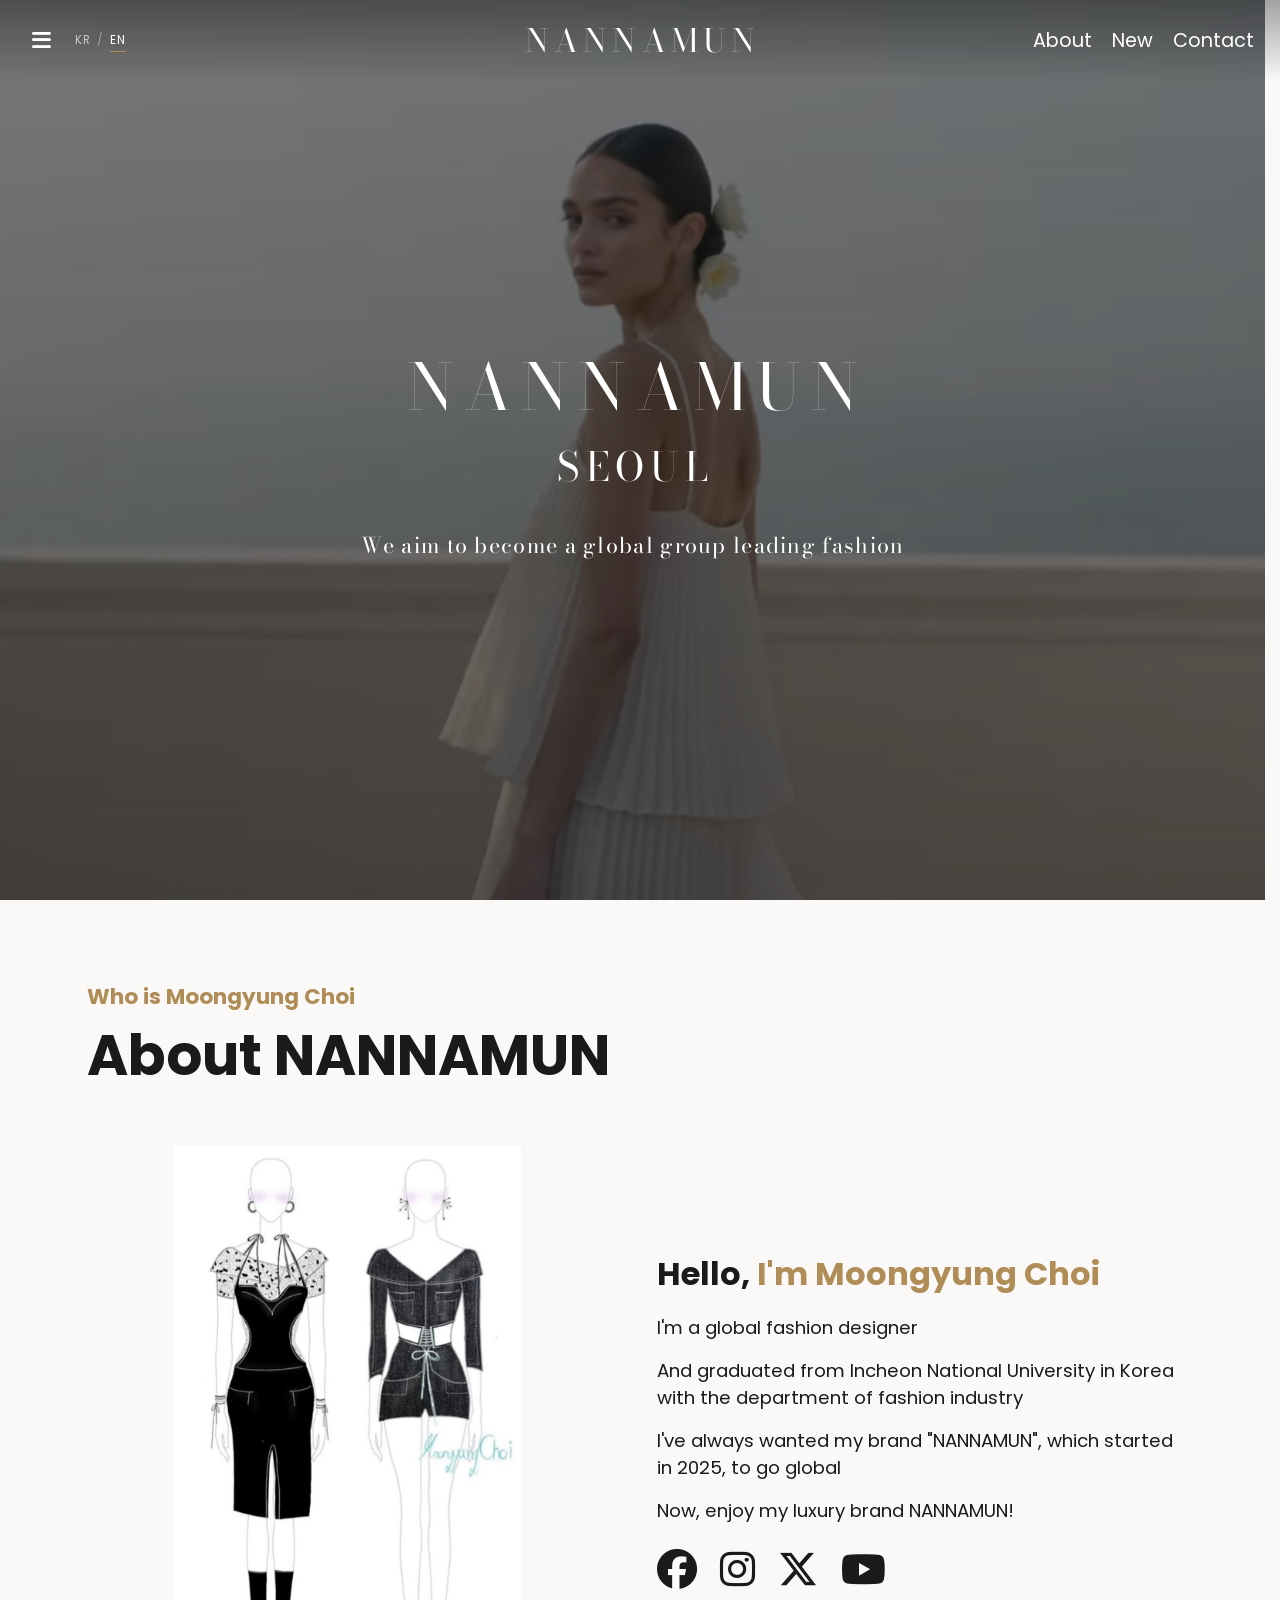
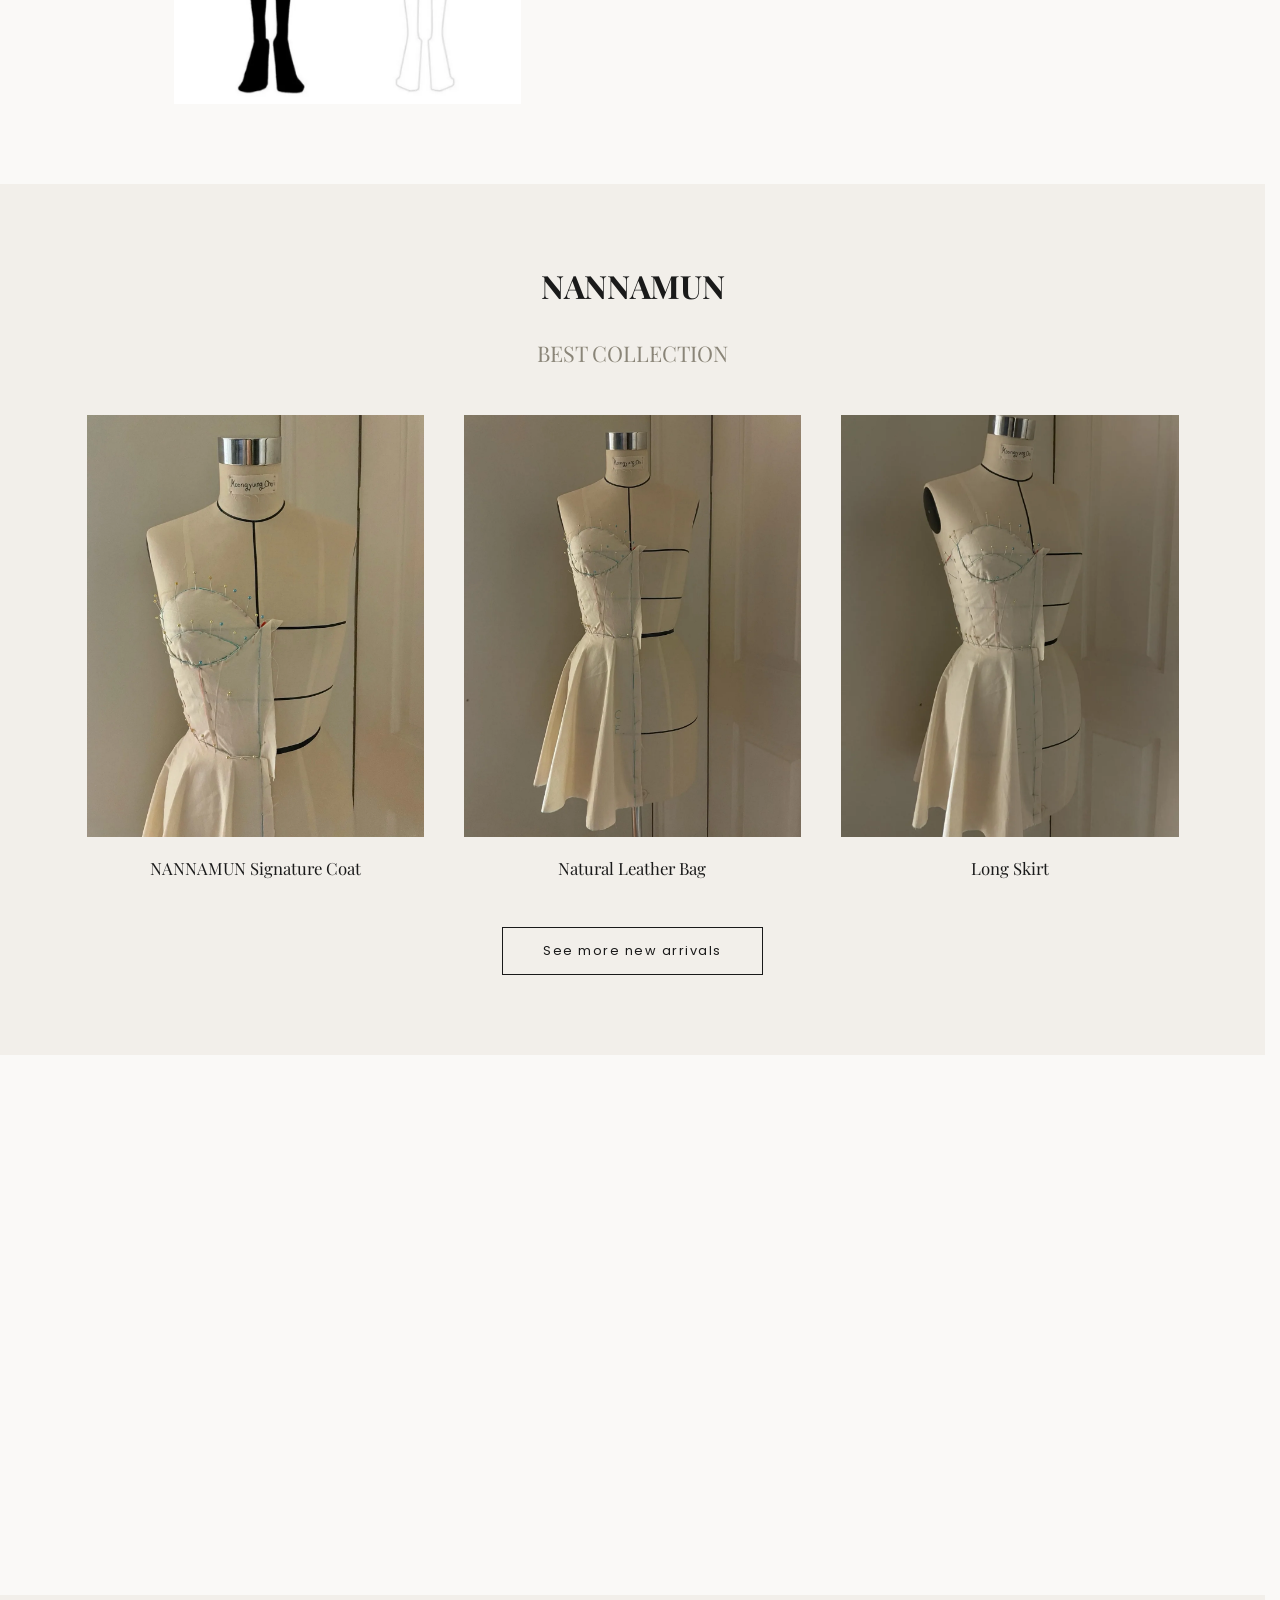
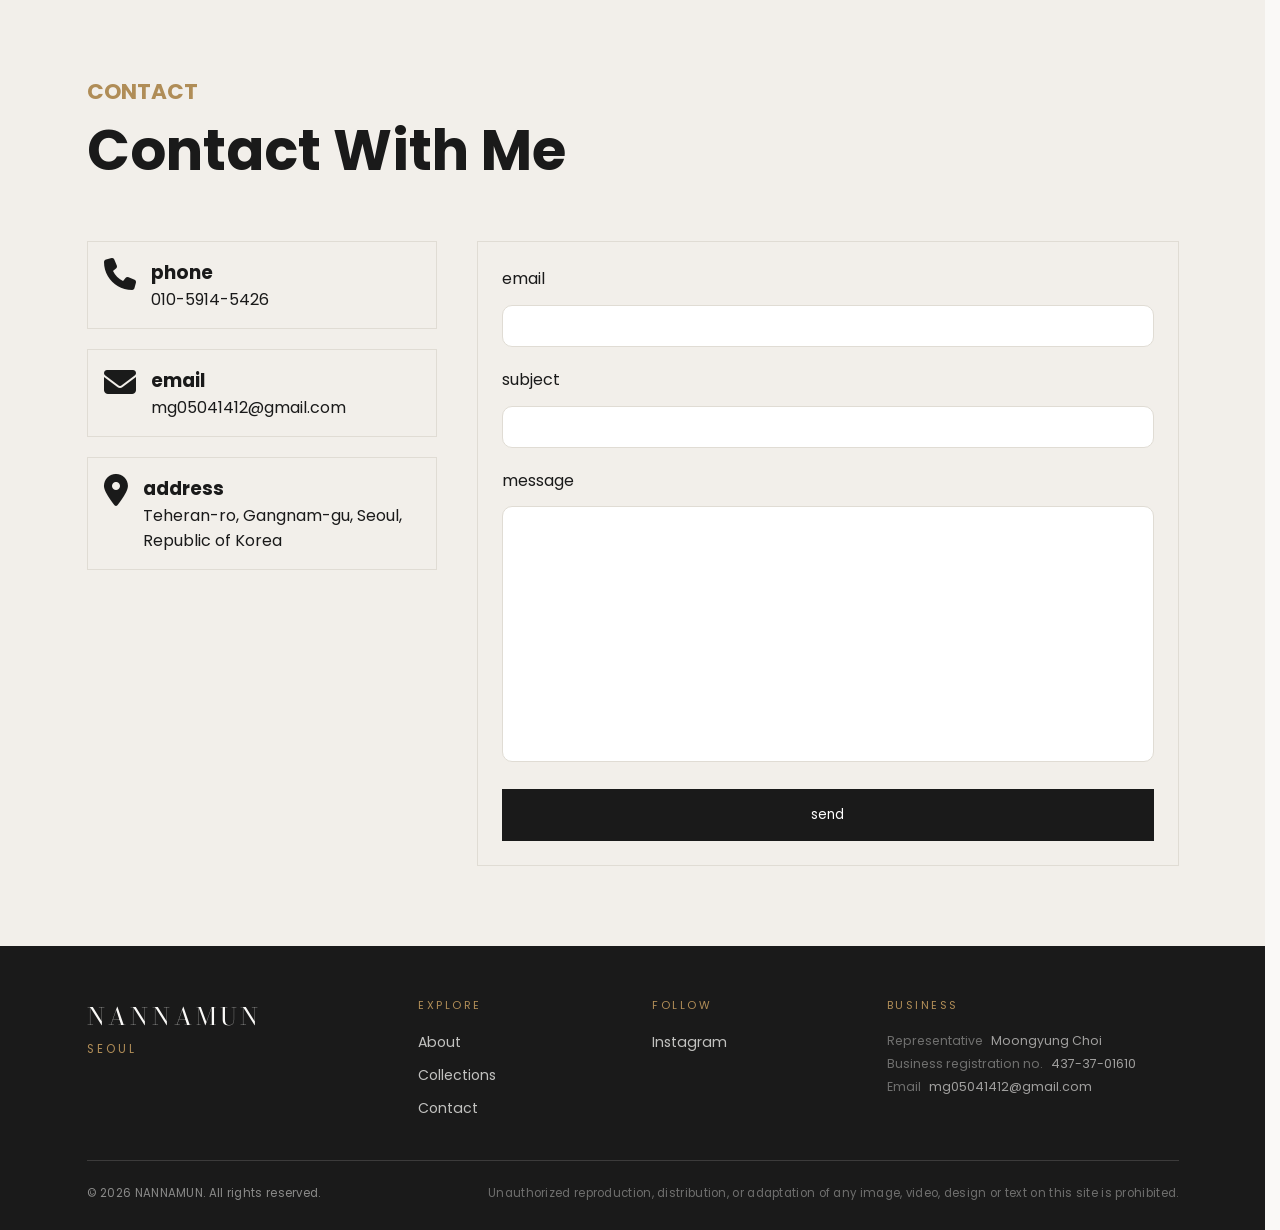
==== commit 54d4956c: "fix : 문의 폼에서 이름 칸 제거, textarea 여백 보정 - 이름 칸 제거. 답장에는 이메일만 있으면 되고, 모으는 개인정보는 적을수록   좋습니다. 폼은 이메일 / 제목" ====
--- a/index.html
+++ b/index.html
@@ -349,10 +349,8 @@
                         <input type="hidden" name="access_key" value="05ec2dec-032e-486a-9e2d-4435065adf70">
                         <input type="hidden" name="from_name" value="NANNAMUN">
 
-                        <div class="form-group">
-                            <label for="name" data-i18n="form.name">name</label>
-                            <input type="text" id="name" name="name" autocomplete="name" required>
-                        </div>
+                        <!--이름은 받지 않습니다. 답장에는 이메일만 있으면 되고,
+                            모으는 개인정보는 적을수록 좋습니다.-->
                         <div class="form-group">
                             <label for="email" data-i18n="form.email">email</label>
                             <input type="email" id="email" name="email" autocomplete="email" required>
--- a/style.css
+++ b/style.css
@@ -462,6 +462,8 @@
     /* px 고정이면 모바일에서 과하게 길었다.
        rem이라 좁은 화면에서 글자 크기와 함께 줄어든다. */
     height: 16rem;
+    /* input과 같은 여백. 없으면 글자가 테두리에 붙는다. */
+    padding: 0.625rem;
     outline: none;
     resize: none;
     border: 1px solid var(--color-line);
